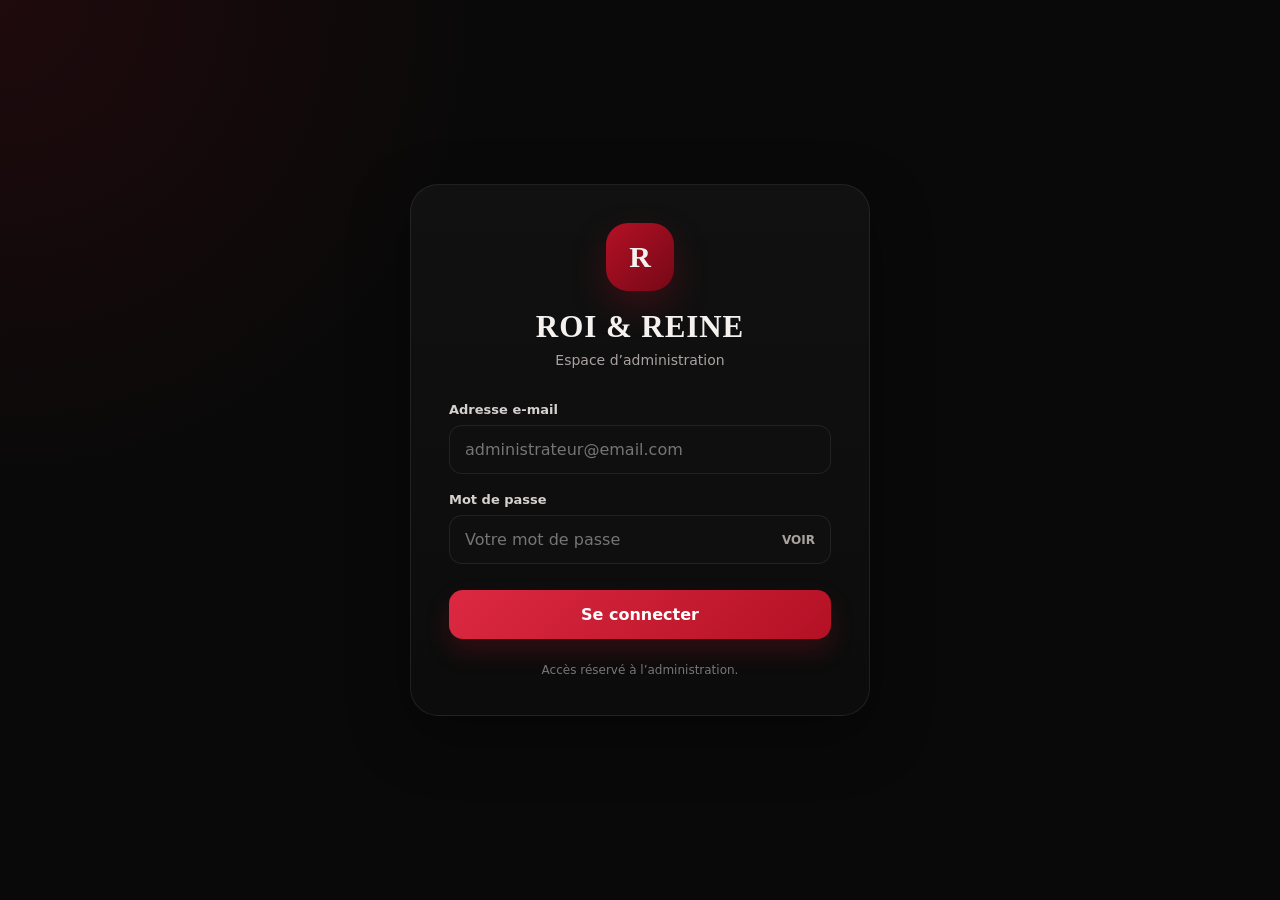
==== admin.html @ 2b7f434d "Mise a jour commande livraison ROI Reine" ====
<!DOCTYPE html>
<html lang="fr">
<head>
    <meta charset="UTF-8">

    <meta
        name="viewport"
        content="width=device-width, initial-scale=1.0"
    >

    <meta
        name="robots"
        content="noindex, nofollow"
    >

    <title>Administration — ROI & REINE</title>

    <style>
        :root {
            --bg: #090909;
            --bg-soft: #111111;
            --panel: #151515;
            --panel-2: #1b1b1b;

            --red: #b41125;
            --red-light: #dc2941;
            --red-dark: #750816;

            --white: #ffffff;
            --text: #f5f1ef;
            --muted: #a9a2a0;
            --border: rgba(255, 255, 255, 0.08);

            --success: #27ae60;
            --warning: #e0a32d;
            --danger: #d44040;
            --info: #4587d9;

            --shadow:
                0 20px 60px rgba(0, 0, 0, 0.35);

            --radius: 20px;
        }

        * {
            box-sizing: border-box;
            margin: 0;
            padding: 0;
        }

        html {
            scroll-behavior: smooth;
        }

        body {
            min-height: 100vh;

            background:
                radial-gradient(
                    circle at top left,
                    rgba(180, 17, 37, 0.13),
                    transparent 32%
                ),
                var(--bg);

            color: var(--text);

            font-family:
                Inter,
                system-ui,
                -apple-system,
                BlinkMacSystemFont,
                "Segoe UI",
                sans-serif;
        }

        button,
        input,
        select,
        textarea {
            font: inherit;
        }

        button {
            cursor: pointer;
        }

        button:disabled {
            opacity: 0.5;
            cursor: not-allowed;
        }

        a {
            color: inherit;
            text-decoration: none;
        }

        .hidden {
            display: none !important;
        }

        /* =========================================================
           LOGIN
        ========================================================= */

        .login-screen {
            min-height: 100vh;

            display: grid;
            place-items: center;

            padding: 30px 20px;
        }

        .login-card {
            width: 100%;
            max-width: 460px;

            background:
                linear-gradient(
                    180deg,
                    rgba(255,255,255,0.035),
                    rgba(255,255,255,0.015)
                );

            border: 1px solid var(--border);

            border-radius: 28px;

            padding: 38px;

            box-shadow: var(--shadow);
        }

        .login-brand {
            text-align: center;

            margin-bottom: 34px;
        }

        .login-brand-mark {
            width: 68px;
            height: 68px;

            display: grid;
            place-items: center;

            margin: 0 auto 18px;

            background:
                linear-gradient(
                    135deg,
                    var(--red),
                    var(--red-dark)
                );

            border-radius: 22px;

            font-family: Georgia, serif;
            font-size: 30px;
            font-weight: 700;

            box-shadow:
                0 14px 35px rgba(180, 17, 37, 0.25);
        }

        .login-brand h1 {
            font-family: Georgia, serif;
            font-size: 31px;
            letter-spacing: 0.03em;

            margin-bottom: 7px;
        }

        .login-brand p {
            color: var(--muted);
            font-size: 14px;
        }

        .field {
            margin-bottom: 18px;
        }

        .field label {
            display: block;

            margin-bottom: 8px;

            color: #d6d1cf;

            font-size: 13px;
            font-weight: 600;
        }

        .field input,
        .field select,
        .field textarea {
            width: 100%;

            border: 1px solid var(--border);

            background: #0f0f0f;

            color: var(--white);

            border-radius: 13px;

            outline: none;

            padding: 14px 15px;

            transition:
                border-color 0.2s ease,
                box-shadow 0.2s ease;
        }

        .field input:focus,
        .field select:focus,
        .field textarea:focus {
            border-color:
                rgba(220, 41, 65, 0.75);

            box-shadow:
                0 0 0 4px
                rgba(180, 17, 37, 0.10);
        }

        .password-wrap {
            position: relative;
        }

        .password-wrap input {
            padding-right: 72px;
        }

        .password-toggle {
            position: absolute;
            right: 9px;
            top: 50%;

            transform: translateY(-50%);

            border: 0;
            background: transparent;

            color: var(--muted);

            padding: 7px;

            font-size: 12px;
            font-weight: 700;
        }

        .login-button {
            width: 100%;

            border: 0;

            background:
                linear-gradient(
                    135deg,
                    var(--red-light),
                    var(--red)
                );

            color: var(--white);

            padding: 15px 18px;

            border-radius: 14px;

            font-weight: 800;

            margin-top: 8px;

            box-shadow:
                0 12px 25px
                rgba(180, 17, 37, 0.22);

            transition:
                transform 0.2s ease,
                opacity 0.2s ease;
        }

        .login-button:hover {
            transform: translateY(-1px);
        }

        .login-error {
            display: none;

            margin-top: 17px;

            background:
                rgba(212, 64, 64, 0.10);

            border:
                1px solid
                rgba(212, 64, 64, 0.30);

            color: #ff9696;

            padding: 12px 14px;

            border-radius: 12px;

            font-size: 13px;
            line-height: 1.5;
        }

        .login-footer {
            margin-top: 24px;

            text-align: center;

            color: #777;

            font-size: 12px;
        }

        /* =========================================================
           ADMIN STRUCTURE
        ========================================================= */

        .admin-shell {
            min-height: 100vh;

            display: grid;

            grid-template-columns:
                250px minmax(0, 1fr);
        }

        .sidebar {
            position: sticky;
            top: 0;

            height: 100vh;

            background:
                rgba(14, 14, 14, 0.96);

            border-right:
                1px solid var(--border);

            padding: 27px 18px;

            display: flex;
            flex-direction: column;

            z-index: 30;
        }

        .sidebar-brand {
            display: flex;
            align-items: center;
            gap: 12px;

            padding: 0 8px 27px;

            border-bottom:
                1px solid var(--border);
        }

        .sidebar-logo {
            width: 43px;
            height: 43px;

            flex: 0 0 auto;

            display: grid;
            place-items: center;

            border-radius: 13px;

            background:
                linear-gradient(
                    135deg,
                    var(--red-light),
                    var(--red-dark)
                );

            font-family: Georgia, serif;
            font-weight: 800;
        }

        .sidebar-brand strong {
            display: block;

            font-family: Georgia, serif;
            font-size: 18px;
        }

        .sidebar-brand small {
            display: block;

            color: var(--muted);

            font-size: 11px;

            margin-top: 3px;
        }

        .nav {
            display: grid;
            gap: 8px;

            margin-top: 26px;
        }

        .nav-button {
            width: 100%;

            border: 0;

            background: transparent;

            color: #aaa;

            padding: 13px 14px;

            border-radius: 13px;

            text-align: left;

            display: flex;
            align-items: center;
            gap: 11px;

            font-weight: 650;

            transition:
                background 0.2s ease,
                color 0.2s ease;
        }

        .nav-button:hover {
            background:
                rgba(255,255,255,0.04);

            color: var(--white);
        }

        .nav-button.active {
            background:
                rgba(180, 17, 37, 0.14);

            color: #ff7081;
        }

        .nav-icon {
            width: 24px;
            text-align: center;
            font-size: 17px;
        }

        .sidebar-bottom {
            margin-top: auto;

            padding-top: 20px;

            border-top:
                1px solid var(--border);
        }

        .admin-user {
            padding: 9px;

            margin-bottom: 13px;
        }

        .admin-user strong {
            display: block;

            font-size: 13px;

            margin-bottom: 4px;

            white-space: nowrap;
            overflow: hidden;
            text-overflow: ellipsis;
        }

        .admin-user span {
            display: block;

            color: var(--muted);

            font-size: 11px;

            white-space: nowrap;
            overflow: hidden;
            text-overflow: ellipsis;
        }

        .logout-button {
            width: 100%;

            background: transparent;

            border:
                1px solid var(--border);

            color: #ddd;

            border-radius: 12px;

            padding: 11px 13px;

            font-weight: 650;
        }

        .logout-button:hover {
            border-color:
                rgba(220, 41, 65, 0.45);

            color: #ff7b8a;
        }

        /* =========================================================
           MAIN
        ========================================================= */

        .main {
            min-width: 0;
        }

        .topbar {
            min-height: 78px;

            position: sticky;
            top: 0;

            z-index: 20;

            display: flex;
            align-items: center;
            justify-content: space-between;
            gap: 20px;

            padding: 15px 30px;

            background:
                rgba(9, 9, 9, 0.88);

            backdrop-filter:
                blur(18px);

            border-bottom:
                1px solid var(--border);
        }

        .topbar-left {
            display: flex;
            align-items: center;
            gap: 12px;
        }

        .mobile-menu-button {
            display: none;

            width: 42px;
            height: 42px;

            place-items: center;

            border-radius: 11px;

            border:
                1px solid var(--border);

            background: #141414;

            color: white;

            font-size: 20px;
        }

        .page-title h2 {
            font-size: 19px;

            margin-bottom: 3px;
        }

        .page-title p {
            color: var(--muted);

            font-size: 12px;
        }

        .refresh-button {
            border:
                1px solid var(--border);

            background: #151515;

            color: #e7e7e7;

            border-radius: 12px;

            padding: 10px 14px;

            font-weight: 700;
        }

        .refresh-button:hover {
            border-color:
                rgba(255,255,255,0.17);
        }

        .content {
            padding: 30px;

            max-width: 1600px;

            margin: 0 auto;
        }

        .section-view {
            display: none;
        }

        .section-view.active {
            display: block;
        }

        /* =========================================================
           DASHBOARD
        ========================================================= */

        .welcome {
            margin-bottom: 27px;
        }

        .welcome p {
            color: var(--muted);

            margin-top: 7px;

            font-size: 14px;
        }

        .welcome h1 {
            font-family: Georgia, serif;
            font-size: clamp(27px, 4vw, 39px);
        }

        .stat-grid {
            display: grid;

            grid-template-columns:
                repeat(4, minmax(0, 1fr));

            gap: 16px;

            margin-bottom: 28px;
        }

        .stat-card {
            min-width: 0;

            background:
                linear-gradient(
                    180deg,
                    rgba(255,255,255,0.027),
                    rgba(255,255,255,0.012)
                );

            border:
                1px solid var(--border);

            border-radius: var(--radius);

            padding: 21px;

            position: relative;

            overflow: hidden;
        }

        .stat-card::after {
            content: "";

            position: absolute;
            width: 110px;
            height: 110px;

            right: -48px;
            top: -55px;

            border-radius: 50%;

            background:
                rgba(180, 17, 37, 0.08);
        }

        .stat-label {
            color: var(--muted);

            font-size: 12px;

            margin-bottom: 12px;
        }

        .stat-value {
            font-size: 29px;
            font-weight: 800;

            line-height: 1;
        }

        .stat-sub {
            margin-top: 10px;

            color: #777;

            font-size: 11px;
        }

        .status-grid {
            display: grid;

            grid-template-columns:
                repeat(6, minmax(0, 1fr));

            gap: 12px;

            margin-bottom: 28px;
        }

        .status-card {
            background: var(--panel);

            border:
                1px solid var(--border);

            border-radius: 16px;

            padding: 16px;
        }

        .status-card span {
            display: block;

            color: var(--muted);

            font-size: 11px;

            margin-bottom: 8px;
        }

        .status-card strong {
            font-size: 21px;
        }

        /* =========================================================
           PANELS
        ========================================================= */

        .panel {
            background:
                linear-gradient(
                    180deg,
                    rgba(255,255,255,0.025),
                    rgba(255,255,255,0.01)
                );

            border:
                1px solid var(--border);

            border-radius: var(--radius);

            overflow: hidden;

            margin-bottom: 24px;
        }

        .panel-header {
            min-height: 67px;

            padding: 18px 20px;

            display: flex;
            align-items: center;
            justify-content: space-between;
            gap: 16px;

            border-bottom:
                1px solid var(--border);
        }

        .panel-header h3 {
            font-size: 15px;
        }

        .panel-header p {
            color: var(--muted);

            font-size: 11px;

            margin-top: 4px;
        }

        /* =========================================================
           FILTERS
        ========================================================= */

        .filters {
            display: grid;

            grid-template-columns:
                minmax(220px, 2fr)
                minmax(150px, 1fr)
                minmax(150px, 1fr)
                auto;

            gap: 12px;

            padding: 18px 20px;

            border-bottom:
                1px solid var(--border);
        }

        .filter-control {
            min-width: 0;
        }

        .filter-control input,
        .filter-control select {
            width: 100%;
            height: 42px;

            border:
                1px solid var(--border);

            background: #101010;

            color: white;

            border-radius: 11px;

            padding: 0 12px;

            outline: none;
        }

        .filter-button {
            border: 0;

            background:
                linear-gradient(
                    135deg,
                    var(--red-light),
                    var(--red)
                );

            color: white;

            border-radius: 11px;

            padding: 0 17px;

            height: 42px;

            font-weight: 800;
        }

        /* =========================================================
           TABLE
        ========================================================= */

        .table-wrap {
            width: 100%;
            overflow-x: auto;
        }

        table {
            width: 100%;

            border-collapse: collapse;

            min-width: 940px;
        }

        th,
        td {
            text-align: left;

            padding: 15px 17px;

            border-bottom:
                1px solid var(--border);

            font-size: 12px;
        }

        th {
            color: #777;

            font-size: 10px;

            text-transform: uppercase;
            letter-spacing: 0.07em;

            font-weight: 800;

            background:
                rgba(255,255,255,0.012);
        }

        tbody tr {
            transition:
                background 0.16s ease;
        }

        tbody tr:hover {
            background:
                rgba(255,255,255,0.025);
        }

        .customer-name {
            font-weight: 750;
        }

        .customer-phone {
            color: var(--muted);

            font-size: 11px;

            margin-top: 4px;
        }

        .reference {
            font-family:
                Consolas,
                monospace;

            font-size: 11px;

            color: #c7c7c7;
        }

        .amount {
            font-weight: 800;
        }

        .badge {
            display: inline-flex;
            align-items: center;

            min-height: 25px;

            padding: 4px 9px;

            border-radius: 999px;

            font-size: 10px;
            font-weight: 800;

            white-space: nowrap;
        }

        .badge-pending {
            color: #e6b253;

            background:
                rgba(224, 163, 45, 0.12);

            border:
                1px solid
                rgba(224, 163, 45, 0.18);
        }

        .badge-confirmed {
            color: #65a8ff;

            background:
                rgba(69, 135, 217, 0.12);

            border:
                1px solid
                rgba(69, 135, 217, 0.18);
        }

        .badge-preparing {
            color: #c68cff;

            background:
                rgba(156, 87, 220, 0.12);

            border:
                1px solid
                rgba(156, 87, 220, 0.18);
        }

        .badge-delivery {
            color: #59cbd1;

            background:
                rgba(62, 177, 183, 0.12);

            border:
                1px solid
                rgba(62, 177, 183, 0.18);
        }

        .badge-delivered,
        .badge-paid {
            color: #5ddb8d;

            background:
                rgba(39, 174, 96, 0.12);

            border:
                1px solid
                rgba(39, 174, 96, 0.18);
        }

        .badge-cancelled,
        .badge-failed {
            color: #ff7777;

            background:
                rgba(212, 64, 64, 0.12);

            border:
                1px solid
                rgba(212, 64, 64, 0.18);
        }

        .table-action {
            border:
                1px solid var(--border);

            background: #151515;

            color: white;

            border-radius: 9px;

            padding: 7px 10px;

            font-size: 11px;
            font-weight: 750;
        }

        .table-action:hover {
            border-color:
                rgba(220, 41, 65, 0.45);

            color: #ff8794;
        }

        .empty-state {
            padding: 46px 20px;

            text-align: center;

            color: var(--muted);
        }

        .loading {
            padding: 40px;

            text-align: center;

            color: var(--muted);
        }

        /* =========================================================
           PAGINATION
        ========================================================= */

        .pagination {
            padding: 16px 20px;

            display: flex;
            align-items: center;
            justify-content: space-between;
            gap: 14px;
        }

        .pagination-info {
            color: var(--muted);
            font-size: 11px;
        }

        .pagination-buttons {
            display: flex;
            gap: 8px;
        }

        .pagination-buttons button {
            border:
                1px solid var(--border);

            background: #111;

            color: white;

            border-radius: 9px;

            padding: 8px 11px;

            font-size: 11px;
        }

        /* =========================================================
           MODAL COMMANDE
        ========================================================= */

        .modal-overlay {
            position: fixed;
            inset: 0;

            z-index: 100;

            background:
                rgba(0, 0, 0, 0.78);

            backdrop-filter:
                blur(8px);

            display: none;

            align-items: center;
            justify-content: center;

            padding: 20px;
        }

        .modal-overlay.open {
            display: flex;
        }

        .order-modal {
            width: 100%;
            max-width: 940px;

            max-height: 92vh;

            overflow-y: auto;

            background: #101010;

            border:
                1px solid var(--border);

            border-radius: 24px;

            box-shadow: var(--shadow);
        }

        .modal-head {
            position: sticky;
            top: 0;

            z-index: 3;

            min-height: 75px;

            display: flex;
            align-items: center;
            justify-content: space-between;
            gap: 15px;

            padding: 18px 22px;

            background:
                rgba(16, 16, 16, 0.96);

            backdrop-filter:
                blur(14px);

            border-bottom:
                1px solid var(--border);
        }

        .modal-head h3 {
            font-family: Georgia, serif;

            font-size: 20px;
        }

        .modal-reference {
            color: var(--muted);

            font-family:
                Consolas,
                monospace;

            font-size: 11px;

            margin-top: 4px;
        }

        .close-modal {
            width: 39px;
            height: 39px;

            flex: 0 0 auto;

            display: grid;
            place-items: center;

            border-radius: 11px;

            border:
                1px solid var(--border);

            background: #171717;

            color: white;

            font-size: 18px;
        }

        .modal-body {
            padding: 22px;
        }

        .detail-grid {
            display: grid;

            grid-template-columns:
                repeat(2, minmax(0, 1fr));

            gap: 17px;
        }

        .detail-card {
            background: #151515;

            border:
                1px solid var(--border);

            border-radius: 17px;

            padding: 18px;
        }

        .detail-card.full {
            grid-column: 1 / -1;
        }

        .detail-card h4 {
            margin-bottom: 15px;

            color: #f1eeee;

            font-size: 13px;
        }

        .detail-list {
            display: grid;
            gap: 11px;
        }

        .detail-row {
            display: grid;

            grid-template-columns:
                130px minmax(0, 1fr);

            gap: 13px;

            font-size: 12px;
            line-height: 1.5;
        }

        .detail-label {
            color: #777;
        }

        .detail-value {
            color: #ddd;

            overflow-wrap: anywhere;
        }

        .modal-actions-grid {
            display: grid;

            grid-template-columns:
                repeat(2, minmax(0, 1fr));

            gap: 15px;

            margin-top: 20px;
        }

        .action-card {
            background: #151515;

            border:
                1px solid var(--border);

            border-radius: 17px;

            padding: 18px;
        }

        .action-card h4 {
            font-size: 13px;

            margin-bottom: 13px;
        }

        .action-line {
            display: flex;
            gap: 10px;
        }

        .action-line select {
            min-width: 0;
            flex: 1;

            height: 43px;

            border:
                1px solid var(--border);

            background: #0d0d0d;

            color: white;

            border-radius: 11px;

            padding: 0 11px;
        }

        .save-status {
            border: 0;

            border-radius: 11px;

            background:
                linear-gradient(
                    135deg,
                    var(--red-light),
                    var(--red)
                );

            color: white;

            font-weight: 800;

            padding: 0 15px;
        }

        .client-actions {
            display: flex;
            flex-wrap: wrap;
            gap: 10px;

            margin-top: 20px;
        }

        .whatsapp-button,
        .call-button {
            min-height: 43px;

            display: inline-flex;
            align-items: center;
            justify-content: center;

            border-radius: 12px;

            padding: 0 16px;

            font-size: 12px;
            font-weight: 800;
        }

        .whatsapp-button {
            background: #1d9e56;

            color: white;
        }

        .call-button {
            background: #1b1b1b;

            border:
                1px solid var(--border);

            color: white;
        }

        /* =========================================================
           NOTIFICATION
        ========================================================= */

        .toast {
            position: fixed;

            right: 22px;
            bottom: 22px;

            z-index: 999;

            width:
                min(360px, calc(100vw - 44px));

            background: #171717;

            border:
                1px solid var(--border);

            border-radius: 14px;

            padding: 14px 16px;

            box-shadow: var(--shadow);

            transform:
                translateY(30px);

            opacity: 0;

            pointer-events: none;

            transition:
                opacity 0.25s ease,
                transform 0.25s ease;
        }

        .toast.show {
            transform:
                translateY(0);

            opacity: 1;
        }

        .toast.success {
            border-color:
                rgba(39, 174, 96, 0.35);
        }

        .toast.error {
            border-color:
                rgba(212, 64, 64, 0.40);
        }

        .toast strong {
            display: block;

            margin-bottom: 4px;

            font-size: 13px;
        }

        .toast span {
            color: var(--muted);

            font-size: 12px;
        }

        /* =========================================================
           SIDEBAR MOBILE OVERLAY
        ========================================================= */

        .sidebar-overlay {
            display: none;
        }

        /* =========================================================
           RESPONSIVE
        ========================================================= */

        @media (max-width: 1200px) {
            .stat-grid {
                grid-template-columns:
                    repeat(2, minmax(0, 1fr));
            }

            .status-grid {
                grid-template-columns:
                    repeat(3, minmax(0, 1fr));
            }
        }

        @media (max-width: 900px) {
            .admin-shell {
                display: block;
            }

            .sidebar {
                position: fixed;

                left: 0;
                top: 0;

                width: 250px;

                transform:
                    translateX(-105%);

                transition:
                    transform 0.25s ease;

                box-shadow:
                    20px 0 50px
                    rgba(0,0,0,0.45);
            }

            .sidebar.mobile-open {
                transform:
                    translateX(0);
            }

            .sidebar-overlay {
                position: fixed;
                inset: 0;

                z-index: 25;

                background:
                    rgba(0,0,0,0.65);
            }

            .sidebar-overlay.open {
                display: block;
            }

            .mobile-menu-button {
                display: grid;
            }

            .filters {
                grid-template-columns:
                    repeat(2, minmax(0, 1fr));
            }
        }

        @media (max-width: 680px) {
            .topbar {
                padding:
                    12px 15px;
            }

            .content {
                padding:
                    22px 14px;
            }

            .page-title p {
                display: none;
            }

            .refresh-button {
                padding:
                    9px 11px;

                font-size: 11px;
            }

            .stat-grid {
                grid-template-columns:
                    repeat(2, minmax(0, 1fr));

                gap: 10px;
            }

            .stat-card {
                padding: 16px;
            }

            .stat-value {
                font-size: 24px;
            }

            .status-grid {
                grid-template-columns:
                    repeat(2, minmax(0, 1fr));

                gap: 10px;
            }

            .filters {
                grid-template-columns:
                    1fr;
            }

            .filter-button {
                width: 100%;
            }

            .detail-grid,
            .modal-actions-grid {
                grid-template-columns:
                    1fr;
            }

            .detail-card.full {
                grid-column: auto;
            }

            .detail-row {
                grid-template-columns:
                    1fr;

                gap: 4px;
            }

            .order-modal {
                max-height: 95vh;

                border-radius: 18px;
            }

            .modal-body {
                padding: 15px;
            }

            .login-card {
                padding: 29px 22px;
            }
        }

        @media (max-width: 430px) {
            .stat-grid {
                grid-template-columns:
                    1fr 1fr;
            }

            .status-grid {
                grid-template-columns:
                    1fr 1fr;
            }

            .action-line {
                flex-direction: column;
            }

            .save-status {
                min-height: 42px;
            }
        }
    </style>
</head>

<body>

    <!-- =========================================================
         CONNEXION
    ========================================================== -->

    <section
        id="loginScreen"
        class="login-screen"
    >
        <div class="login-card">

            <div class="login-brand">

                <div class="login-brand-mark">
                    R
                </div>

                <h1>
                    ROI & REINE
                </h1>

                <p>
                    Espace d’administration
                </p>

            </div>

            <form id="loginForm">

                <div class="field">

                    <label for="loginEmail">
                        Adresse e-mail
                    </label>

                    <input
                        id="loginEmail"
                        type="email"
                        autocomplete="username"
                        required
                        placeholder="administrateur@email.com"
                    >

                </div>

                <div class="field">

                    <label for="loginPassword">
                        Mot de passe
                    </label>

                    <div class="password-wrap">

                        <input
                            id="loginPassword"
                            type="password"
                            autocomplete="current-password"
                            required
                            placeholder="Votre mot de passe"
                        >

                        <button
                            type="button"
                            id="passwordToggle"
                            class="password-toggle"
                        >
                            VOIR
                        </button>

                    </div>

                </div>

                <button
                    id="loginButton"
                    class="login-button"
                    type="submit"
                >
                    Se connecter
                </button>

                <div
                    id="loginError"
                    class="login-error"
                ></div>

            </form>

            <div class="login-footer">
                Accès réservé à l’administration.
            </div>

        </div>
    </section>

    <!-- =========================================================
         ADMINISTRATION
    ========================================================== -->

    <div
        id="adminApp"
        class="admin-shell hidden"
    >

        <div
            id="sidebarOverlay"
            class="sidebar-overlay"
        ></div>

        <aside
            id="sidebar"
            class="sidebar"
        >

            <div class="sidebar-brand">

                <div class="sidebar-logo">
                    R
                </div>

                <div>
                    <strong>
                        ROI & REINE
                    </strong>

                    <small>
                        Administration
                    </small>
                </div>

            </div>

            <nav class="nav">

                <button
                    class="nav-button active"
                    data-view="dashboard"
                >
                    <span class="nav-icon">⌂</span>

                    Tableau de bord
                </button>

                <button
                    class="nav-button"
                    data-view="orders"
                >
                    <span class="nav-icon">▤</span>

                    Commandes
                </button>

            </nav>

            <div class="sidebar-bottom">

                <div class="admin-user">

                    <strong id="adminName">
                        Administrateur
                    </strong>

                    <span id="adminEmail">
                        —
                    </span>

                </div>

                <button
                    id="logoutButton"
                    class="logout-button"
                >
                    Se déconnecter
                </button>

            </div>

        </aside>

        <main class="main">

            <header class="topbar">

                <div class="topbar-left">

                    <button
                        id="mobileMenuButton"
                        class="mobile-menu-button"
                        type="button"
                    >
                        ☰
                    </button>

                    <div class="page-title">

                        <h2 id="currentPageTitle">
                            Tableau de bord
                        </h2>

                        <p id="currentPageSubtitle">
                            Suivi général de ROI & REINE
                        </p>

                    </div>

                </div>

                <button
                    id="refreshButton"
                    class="refresh-button"
                    type="button"
                >
                    Actualiser
                </button>

            </header>

            <div class="content">

                <!-- =================================================
                     DASHBOARD
                ================================================== -->

                <section
                    id="dashboardView"
                    class="section-view active"
                >

                    <div class="welcome">

                        <h1>
                            Activité ROI & REINE
                        </h1>

                        <p>
                            Commandes et suivi de livraison.
                        </p>

                    </div>

                    <div class="stat-grid">

                        <div class="stat-card">

                            <div class="stat-label">
                                Total commandes
                            </div>

                            <div
                                id="statTotalOrders"
                                class="stat-value"
                            >
                                —
                            </div>

                            <div class="stat-sub">
                                Toutes périodes
                            </div>

                        </div>

                        <div class="stat-card">

                            <div class="stat-label">
                                Commandes aujourd'hui
                            </div>

                            <div
                                id="statTodayOrders"
                                class="stat-value"
                            >
                                —
                            </div>

                            <div class="stat-sub">
                                Journée en cours
                            </div>

                        </div>

                        <div class="stat-card">

                            <div class="stat-label">
                                Jeux commandés
                            </div>

                            <div
                                id="statProducts"
                                class="stat-value"
                            >
                                —
                            </div>

                            <div class="stat-sub">
                                Quantité totale
                            </div>

                        </div>

                        <div class="stat-card">

                            <div class="stat-label">
                                Livrées
                            </div>

                            <div
                                id="statDelivered"
                                class="stat-value"
                            >
                                —
                            </div>

                            <div class="stat-sub">
                                Commandes terminées
                            </div>

                        </div>

                    </div>

                    <div class="status-grid">

                        <div class="status-card">
                            <span>
                                À confirmer
                            </span>

                            <strong id="statusPending">
                                —
                            </strong>
                        </div>

                        <div class="status-card">
                            <span>
                                Confirmées
                            </span>

                            <strong id="statusConfirmed">
                                —
                            </strong>
                        </div>

                        <div class="status-card">
                            <span>
                                Préparation
                            </span>

                            <strong id="statusPreparing">
                                —
                            </strong>
                        </div>

                        <div class="status-card">
                            <span>
                                En livraison
                            </span>

                            <strong id="statusDelivery">
                                —
                            </strong>
                        </div>

                        <div class="status-card">
                            <span>
                                Livrées
                            </span>

                            <strong id="statusDelivered">
                                —
                            </strong>
                        </div>

                        <div class="status-card">
                            <span>
                                Annulées
                            </span>

                            <strong id="statusCancelled">
                                —
                            </strong>
                        </div>

                    </div>

                    <div class="panel">

                        <div class="panel-header">

                            <div>
                                <h3>
                                    Commandes récentes
                                </h3>

                                <p>
                                    Les cinq dernières commandes enregistrées
                                </p>
                            </div>

                        </div>

                        <div
                            id="recentOrdersContainer"
                            class="table-wrap"
                        >

                            <div class="loading">
                                Chargement...
                            </div>

                        </div>

                    </div>

                </section>

                <!-- =================================================
                     COMMANDES
                ================================================== -->

                <section
                    id="ordersView"
                    class="section-view"
                >

                    <div class="panel">

                        <div class="panel-header">

                            <div>
                                <h3>
                                    Gestion des commandes
                                </h3>

                                <p>
                                    Rechercher, consulter et modifier les commandes
                                </p>
                            </div>

                        </div>

                        <div class="filters">

                            <div class="filter-control">

                                <input
                                    id="searchInput"
                                    type="search"
                                    placeholder="Nom, téléphone, référence..."
                                >

                            </div>

                            <div class="filter-control">

                                <select id="statusFilter">

                                    <option value="">
                                        Tous les statuts
                                    </option>

                                    <option value="pending_confirmation">
                                        À confirmer
                                    </option>

                                    <option value="confirmed">
                                        Confirmée
                                    </option>

                                    <option value="preparing">
                                        En préparation
                                    </option>

                                    <option value="out_for_delivery">
                                        En livraison
                                    </option>

                                    <option value="delivered">
                                        Livrée
                                    </option>

                                    <option value="cancelled">
                                        Annulée
                                    </option>

                                </select>

                            </div>

                            <div class="filter-control">

                                <select id="cityFilter">

                                    <option value="">
                                        Toutes les villes
                                    </option>

                                    <option value="Kinshasa">
                                        Kinshasa
                                    </option>

                                    <option value="Brazzaville">
                                        Brazzaville
                                    </option>

                                    <option value="Libreville">
                                        Libreville
                                    </option>

                                </select>

                            </div>

                            <button
                                id="filterButton"
                                class="filter-button"
                                type="button"
                            >
                                Rechercher
                            </button>

                        </div>

                        <div
                            id="ordersContainer"
                            class="table-wrap"
                        >

                            <div class="loading">
                                Chargement...
                            </div>

                        </div>

                        <div class="pagination">

                            <div
                                id="paginationInfo"
                                class="pagination-info"
                            >
                                —
                            </div>

                            <div class="pagination-buttons">

                                <button
                                    id="previousPage"
                                    type="button"
                                >
                                    Précédent
                                </button>

                                <button
                                    id="nextPage"
                                    type="button"
                                >
                                    Suivant
                                </button>

                            </div>

                        </div>

                    </div>

                </section>

            </div>

        </main>

    </div>

    <!-- =========================================================
         MODAL COMMANDE
    ========================================================== -->

    <div
        id="orderModalOverlay"
        class="modal-overlay"
    >

        <div class="order-modal">

            <div class="modal-head">

                <div>

                    <h3>
                        Détail de la commande
                    </h3>

                    <div
                        id="modalReference"
                        class="modal-reference"
                    >
                        —
                    </div>

                </div>

                <button
                    id="closeOrderModal"
                    class="close-modal"
                    type="button"
                >
                    ×
                </button>

            </div>

            <div
                id="orderModalBody"
                class="modal-body"
            >

                <div class="loading">
                    Chargement...
                </div>

            </div>

        </div>

    </div>

    <!-- =========================================================
         TOAST
    ========================================================== -->

    <div
        id="toast"
        class="toast"
    >
        <strong id="toastTitle">
            Information
        </strong>

        <span id="toastMessage">
            —
        </span>
    </div>

    <script>
        "use strict";

        // =========================================================
        // CONFIGURATION
        // =========================================================

        const API_BASE_URL =
            "https://api.ky5globaltrade.com";

        const LOGIN_URL =
            `${API_BASE_URL}/api/auth/login`;

        const ME_URL =
            `${API_BASE_URL}/api/auth/me`;

        const ADMIN_API =
            `${API_BASE_URL}/api/roi-reine/admin`;

        const TOKEN_KEY =
            "roi_reine_admin_token";


        // =========================================================
        // ETAT
        // =========================================================

        let currentAdmin = null;

        let currentOrderReference = null;

        let currentPage = 1;

        let totalPages = 0;

        const pageSize = 20;


        // =========================================================
        // ELEMENTS
        // =========================================================

        const loginScreen =
            document.getElementById(
                "loginScreen"
            );

        const adminApp =
            document.getElementById(
                "adminApp"
            );

        const loginForm =
            document.getElementById(
                "loginForm"
            );

        const loginEmail =
            document.getElementById(
                "loginEmail"
            );

        const loginPassword =
            document.getElementById(
                "loginPassword"
            );

        const loginButton =
            document.getElementById(
                "loginButton"
            );

        const loginError =
            document.getElementById(
                "loginError"
            );

        const passwordToggle =
            document.getElementById(
                "passwordToggle"
            );

        const logoutButton =
            document.getElementById(
                "logoutButton"
            );

        const refreshButton =
            document.getElementById(
                "refreshButton"
            );

        const sidebar =
            document.getElementById(
                "sidebar"
            );

        const sidebarOverlay =
            document.getElementById(
                "sidebarOverlay"
            );

        const mobileMenuButton =
            document.getElementById(
                "mobileMenuButton"
            );

        const dashboardView =
            document.getElementById(
                "dashboardView"
            );

        const ordersView =
            document.getElementById(
                "ordersView"
            );

        const pageTitle =
            document.getElementById(
                "currentPageTitle"
            );

        const pageSubtitle =
            document.getElementById(
                "currentPageSubtitle"
            );

        const orderModalOverlay =
            document.getElementById(
                "orderModalOverlay"
            );

        const orderModalBody =
            document.getElementById(
                "orderModalBody"
            );

        const modalReference =
            document.getElementById(
                "modalReference"
            );

        const closeOrderModal =
            document.getElementById(
                "closeOrderModal"
            );

        const searchInput =
            document.getElementById(
                "searchInput"
            );

        const statusFilter =
            document.getElementById(
                "statusFilter"
            );

        const cityFilter =
            document.getElementById(
                "cityFilter"
            );

        const filterButton =
            document.getElementById(
                "filterButton"
            );

        const previousPage =
            document.getElementById(
                "previousPage"
            );

        const nextPage =
            document.getElementById(
                "nextPage"
            );


        // =========================================================
        // TOKEN
        // =========================================================

        function getToken() {
            return sessionStorage.getItem(
                TOKEN_KEY
            );
        }


        function saveToken(token) {
            sessionStorage.setItem(
                TOKEN_KEY,
                token
            );
        }


        function clearToken() {
            sessionStorage.removeItem(
                TOKEN_KEY
            );
        }


        // =========================================================
        // API
        // =========================================================

        async function apiFetch(
            url,
            options = {}
        ) {
            const token =
                getToken();

            const headers = {
                "Content-Type":
                    "application/json",

                ...(options.headers || {})
            };

            if (token) {
                headers.Authorization =
                    `Bearer ${token}`;
            }

            const response =
                await fetch(
                    url,
                    {
                        ...options,
                        headers
                    }
                );

            if (
                response.status === 401 ||
                response.status === 403
            ) {
                clearToken();

                showLogin();

                throw new Error(
                    "Votre session a expiré ou vous n'avez pas l'autorisation nécessaire."
                );
            }

            let data = null;

            try {
                data =
                    await response.json();
            }
            catch {
                data = null;
            }

            if (!response.ok) {
                throw new Error(
                    data?.message ||
                    "Une erreur est survenue."
                );
            }

            return data;
        }


        // =========================================================
        // LOGIN
        // =========================================================

        loginForm.addEventListener(
            "submit",
            async event => {
                event.preventDefault();

                hideLoginError();

                const email =
                    loginEmail.value
                        .trim();

                const password =
                    loginPassword.value;

                if (!email || !password) {
                    showLoginError(
                        "Veuillez renseigner votre e-mail et votre mot de passe."
                    );

                    return;
                }

                loginButton.disabled =
                    true;

                loginButton.textContent =
                    "Connexion...";

                try {
                    const response =
                        await fetch(
                            LOGIN_URL,
                            {
                                method:
                                    "POST",

                                headers: {
                                    "Content-Type":
                                        "application/json"
                                },

                                body:
                                    JSON.stringify(
                                        {
                                            email,
                                            password
                                        }
                                    )
                            }
                        );

                    const data =
                        await response
                            .json()
                            .catch(
                                () => null
                            );

                    if (!response.ok) {
                        throw new Error(
                            data?.message ||
                            "Connexion impossible."
                        );
                    }

                    const token =
                        data?.token ??
                        data?.Token;

                    const user =
                        data?.user ??
                        data?.User;

                    if (!token) {
                        throw new Error(
                            "Jeton d'authentification absent."
                        );
                    }

                    if (
                        user &&
                        String(
                            user.role ??
                            user.Role
                        ).toLowerCase() !==
                        "admin"
                    ) {
                        throw new Error(
                            "Ce compte n'est pas autorisé à accéder à l'administration."
                        );
                    }

                    saveToken(
                        token
                    );

                    await initializeAdmin();
                }
                catch (error) {
                    clearToken();

                    showLoginError(
                        error.message
                    );
                }
                finally {
                    loginButton.disabled =
                        false;

                    loginButton.textContent =
                        "Se connecter";
                }
            }
        );


        // =========================================================
        // SESSION
        // =========================================================

        async function initializeAdmin() {
            try {
                const me =
                    await apiFetch(
                        ME_URL
                    );

                const role =
                    String(
                        me?.role ??
                        me?.Role ??
                        ""
                    ).toLowerCase();

                if (role !== "admin") {
                    clearToken();

                    showLogin();

                    showLoginError(
                        "Ce compte n'est pas un compte administrateur."
                    );

                    return;
                }

                currentAdmin =
                    me;

                document.getElementById(
                    "adminName"
                ).textContent =
                    me.fullName ??
                    me.FullName ??
                    "Administrateur";

                document.getElementById(
                    "adminEmail"
                ).textContent =
                    me.email ??
                    me.Email ??
                    "";

                showAdmin();

                await loadDashboard();
            }
            catch (error) {
                console.error(
                    error
                );
            }
        }


        function showLogin() {
            adminApp.classList.add(
                "hidden"
            );

            loginScreen.classList.remove(
                "hidden"
            );
        }


        function showAdmin() {
            loginScreen.classList.add(
                "hidden"
            );

            adminApp.classList.remove(
                "hidden"
            );
        }


        logoutButton.addEventListener(
            "click",
            () => {
                clearToken();

                currentAdmin = null;

                currentOrderReference =
                    null;

                showLogin();

                loginPassword.value =
                    "";

                showToast(
                    "Déconnexion",
                    "Vous avez été déconnecté.",
                    "success"
                );
            }
        );


        // =========================================================
        // PASSWORD
        // =========================================================

        passwordToggle.addEventListener(
            "click",
            () => {
                const isPassword =
                    loginPassword.type ===
                    "password";

                loginPassword.type =
                    isPassword
                        ? "text"
                        : "password";

                passwordToggle.textContent =
                    isPassword
                        ? "CACHER"
                        : "VOIR";
            }
        );


        // =========================================================
        // NAVIGATION
        // =========================================================

        document
            .querySelectorAll(
                ".nav-button"
            )
            .forEach(button => {
                button.addEventListener(
                    "click",
                    async () => {
                        const view =
                            button.dataset.view;

                        setActiveView(
                            view
                        );

                        closeSidebar();

                        if (
                            view ===
                            "dashboard"
                        ) {
                            await loadDashboard();
                        }

                        if (
                            view ===
                            "orders"
                        ) {
                            currentPage = 1;

                            await loadOrders();
                        }
                    }
                );
            });


        function setActiveView(view) {
            document
                .querySelectorAll(
                    ".nav-button"
                )
                .forEach(item => {
                    item.classList.toggle(
                        "active",
                        item.dataset.view ===
                        view
                    );
                });

            dashboardView.classList.toggle(
                "active",
                view === "dashboard"
            );

            ordersView.classList.toggle(
                "active",
                view === "orders"
            );

            if (view === "dashboard") {
                pageTitle.textContent =
                    "Tableau de bord";

                pageSubtitle.textContent =
                    "Suivi général de ROI & REINE";
            }
            else {
                pageTitle.textContent =
                    "Commandes";

                pageSubtitle.textContent =
                    "Gestion des clients et des livraisons";
            }
        }


        // =========================================================
        // MOBILE
        // =========================================================

        mobileMenuButton.addEventListener(
            "click",
            () => {
                sidebar.classList.add(
                    "mobile-open"
                );

                sidebarOverlay.classList.add(
                    "open"
                );
            }
        );


        sidebarOverlay.addEventListener(
            "click",
            closeSidebar
        );


        function closeSidebar() {
            sidebar.classList.remove(
                "mobile-open"
            );

            sidebarOverlay.classList.remove(
                "open"
            );
        }


        // =========================================================
        // DASHBOARD
        // =========================================================

        async function loadDashboard() {
            const recentContainer =
                document.getElementById(
                    "recentOrdersContainer"
                );

            recentContainer.innerHTML =
                `<div class="loading">Chargement...</div>`;

            try {
                const data =
                    await apiFetch(
                        `${ADMIN_API}/dashboard`
                    );

                const dashboard =
                    data.dashboard;

                const statuses =
                    dashboard.ordersByStatus;

                document.getElementById(
                    "statTotalOrders"
                ).textContent =
                    dashboard.totalOrders ?? 0;

                document.getElementById(
                    "statTodayOrders"
                ).textContent =
                    dashboard.todayOrders ?? 0;

                document.getElementById(
                    "statProducts"
                ).textContent =
                    dashboard.totalProductsOrdered
                    ?? 0;

                document.getElementById(
                    "statDelivered"
                ).textContent =
                    statuses?.delivered
                    ?? 0;

                document.getElementById(
                    "statusPending"
                ).textContent =
                    statuses
                        ?.pendingConfirmation
                    ?? 0;

                document.getElementById(
                    "statusConfirmed"
                ).textContent =
                    statuses?.confirmed
                    ?? 0;

                document.getElementById(
                    "statusPreparing"
                ).textContent =
                    statuses?.preparing
                    ?? 0;

                document.getElementById(
                    "statusDelivery"
                ).textContent =
                    statuses?.outForDelivery
                    ?? 0;

                document.getElementById(
                    "statusDelivered"
                ).textContent =
                    statuses?.delivered
                    ?? 0;

                document.getElementById(
                    "statusCancelled"
                ).textContent =
                    statuses?.cancelled
                    ?? 0;

                renderRecentOrders(
                    dashboard.recentOrders ||
                    []
                );
            }
            catch (error) {
                recentContainer.innerHTML =
                    `
                    <div class="empty-state">
                        ${escapeHtml(
                            error.message
                        )}
                    </div>
                    `;
            }
        }


        function renderRecentOrders(
            orders
        ) {
            const container =
                document.getElementById(
                    "recentOrdersContainer"
                );

            if (!orders.length) {
                container.innerHTML =
                    `
                    <div class="empty-state">
                        Aucune commande enregistrée.
                    </div>
                    `;

                return;
            }

            container.innerHTML =
                `
                <table>
                    <thead>
                        <tr>
                            <th>Client</th>
                            <th>Ville</th>
                            <th>Quantité</th>
                            <th>Montant</th>
                            <th>Statut</th>
                            <th>Date</th>
                            <th></th>
                        </tr>
                    </thead>

                    <tbody>
                        ${
                            orders
                                .map(
                                    order =>
                                        createOrderRow(
                                            order
                                        )
                                )
                                .join("")
                        }
                    </tbody>
                </table>
                `;

            bindOrderButtons(
                container
            );
        }


        // =========================================================
        // LISTE COMMANDES
        // =========================================================

        async function loadOrders() {
            const container =
                document.getElementById(
                    "ordersContainer"
                );

            container.innerHTML =
                `<div class="loading">Chargement...</div>`;

            const params =
                new URLSearchParams();

            params.set(
                "page",
                String(currentPage)
            );

            params.set(
                "pageSize",
                String(pageSize)
            );

            const search =
                searchInput.value.trim();

            const status =
                statusFilter.value;

            const city =
                cityFilter.value;

            if (search) {
                params.set(
                    "search",
                    search
                );
            }

            if (status) {
                params.set(
                    "status",
                    status
                );
            }

            if (city) {
                params.set(
                    "city",
                    city
                );
            }

            try {
                const data =
                    await apiFetch(
                        `${ADMIN_API}/orders?${params.toString()}`
                    );

                const pagination =
                    data.pagination;

                totalPages =
                    pagination?.totalPages
                    ?? 0;

                renderOrders(
                    data.orders ||
                    []
                );

                updatePagination(
                    pagination
                );
            }
            catch (error) {
                container.innerHTML =
                    `
                    <div class="empty-state">
                        ${escapeHtml(
                            error.message
                        )}
                    </div>
                    `;

                updatePagination(
                    null
                );
            }
        }


        function renderOrders(
            orders
        ) {
            const container =
                document.getElementById(
                    "ordersContainer"
                );

            if (!orders.length) {
                container.innerHTML =
                    `
                    <div class="empty-state">
                        Aucune commande trouvée.
                    </div>
                    `;

                return;
            }

            container.innerHTML =
                `
                <table>
                    <thead>
                        <tr>
                            <th>Référence</th>
                            <th>Client</th>
                            <th>Ville</th>
                            <th>Qté</th>
                            <th>Montant</th>
                            <th>Commande</th>
                            <th>Paiement</th>
                            <th>Date</th>
                            <th></th>
                        </tr>
                    </thead>

                    <tbody>
                        ${
                            orders
                                .map(
                                    order =>
                                        createOrderRow(
                                            order,
                                            true
                                        )
                                )
                                .join("")
                        }
                    </tbody>
                </table>
                `;

            bindOrderButtons(
                container
            );
        }


        function createOrderRow(
            order,
            showReference = false
        ) {
            const status =
                order.status ??
                "";

            const paymentStatus =
                order.paymentStatus ??
                "";

            const clientCell =
                `
                <div class="customer-name">
                    ${escapeHtml(
                        order.customerName ||
                        "—"
                    )}
                </div>

                <div class="customer-phone">
                    ${escapeHtml(
                        order.phone ||
                        ""
                    )}
                </div>
                `;

            const referenceCell =
                showReference
                    ?
                    `
                    <td>
                        <span class="reference">
                            ${escapeHtml(
                                order.reference
                            )}
                        </span>
                    </td>
                    `
                    :
                    "";

            return `
                <tr>

                    ${referenceCell}

                    <td>
                        ${clientCell}
                    </td>

                    <td>
                        ${escapeHtml(
                            order.city ||
                            "—"
                        )}
                    </td>

                    <td>
                        ${escapeHtml(
                            String(
                                order.quantity ??
                                0
                            )
                        )}
                    </td>

                    <td class="amount">
                        ${formatAmount(
                            order.totalAmount,
                            order.currency
                        )}
                    </td>

                    <td>
                        ${orderStatusBadge(
                            status
                        )}
                    </td>

                    ${
                        showReference
                            ?
                            `
                            <td>
                                ${paymentStatusBadge(
                                    paymentStatus
                                )}
                            </td>
                            `
                            :
                            ""
                    }

                    <td>
                        ${formatDate(
                            order.createdAt
                        )}
                    </td>

                    <td>
                        <button
                            type="button"
                            class="table-action order-open-button"
                            data-reference="${escapeAttribute(
                                order.reference
                            )}"
                        >
                            Voir
                        </button>
                    </td>

                </tr>
            `;
        }


        function bindOrderButtons(
            container
        ) {
            container
                .querySelectorAll(
                    ".order-open-button"
                )
                .forEach(button => {
                    button.addEventListener(
                        "click",
                        () => {
                            openOrder(
                                button.dataset
                                    .reference
                            );
                        }
                    );
                });
        }


        // =========================================================
        // FILTRES
        // =========================================================

        filterButton.addEventListener(
            "click",
            async () => {
                currentPage = 1;

                await loadOrders();
            }
        );


        searchInput.addEventListener(
            "keydown",
            async event => {
                if (
                    event.key ===
                    "Enter"
                ) {
                    currentPage = 1;

                    await loadOrders();
                }
            }
        );


        statusFilter.addEventListener(
            "change",
            async () => {
                currentPage = 1;

                await loadOrders();
            }
        );


        cityFilter.addEventListener(
            "change",
            async () => {
                currentPage = 1;

                await loadOrders();
            }
        );


        // =========================================================
        // PAGINATION
        // =========================================================

        function updatePagination(
            pagination
        ) {
            const info =
                document.getElementById(
                    "paginationInfo"
                );

            if (!pagination) {
                info.textContent =
                    "—";

                previousPage.disabled =
                    true;

                nextPage.disabled =
                    true;

                return;
            }

            info.textContent =
                `${pagination.total} commande(s) — page ${pagination.page} sur ${Math.max(
                    pagination.totalPages,
                    1
                )}`;

            previousPage.disabled =
                currentPage <= 1;

            nextPage.disabled =
                totalPages === 0 ||
                currentPage >=
                totalPages;
        }


        previousPage.addEventListener(
            "click",
            async () => {
                if (currentPage <= 1) {
                    return;
                }

                currentPage--;

                await loadOrders();
            }
        );


        nextPage.addEventListener(
            "click",
            async () => {
                if (
                    totalPages === 0 ||
                    currentPage >=
                    totalPages
                ) {
                    return;
                }

                currentPage++;

                await loadOrders();
            }
        );


        // =========================================================
        // DETAIL COMMANDE
        // =========================================================

        async function openOrder(
            reference
        ) {
            currentOrderReference =
                reference;

            modalReference.textContent =
                reference;

            orderModalBody.innerHTML =
                `
                <div class="loading">
                    Chargement...
                </div>
                `;

            orderModalOverlay.classList.add(
                "open"
            );

            document.body.style.overflow =
                "hidden";

            try {
                const data =
                    await apiFetch(
                        `${ADMIN_API}/orders/${encodeURIComponent(
                            reference
                        )}`
                    );

                renderOrderModal(
                    data.order
                );
            }
            catch (error) {
                orderModalBody.innerHTML =
                    `
                    <div class="empty-state">
                        ${escapeHtml(
                            error.message
                        )}
                    </div>
                    `;
            }
        }


        function renderOrderModal(
            order
        ) {
            if (!order) {
                orderModalBody.innerHTML =
                    `
                    <div class="empty-state">
                        Commande introuvable.
                    </div>
                    `;

                return;
            }

            const whatsappUrl =
                createWhatsAppUrl(
                    order.whatsAppPhone ||
                    order.phone,
                    order.city,
                    order.reference,
                    order.customerName
                );

            const phoneUrl =
                order.phone
                    ?
                    `tel:${encodeURIComponent(
                        order.phone
                    )}`
                    :
                    "#";

            orderModalBody.innerHTML =
                `
                <div class="detail-grid">

                    <div class="detail-card">

                        <h4>
                            Client
                        </h4>

                        <div class="detail-list">

                            ${detailRow(
                                "Nom",
                                order.customerName
                            )}

                            ${detailRow(
                                "Téléphone",
                                order.phone
                            )}

                            ${detailRow(
                                "WhatsApp",
                                order.whatsAppPhone
                            )}

                            ${detailRow(
                                "E-mail",
                                order.email
                            )}

                        </div>

                    </div>

                    <div class="detail-card">

                        <h4>
                            Commande
                        </h4>

                        <div class="detail-list">

                            ${detailRow(
                                "Produit",
                                order.productName
                            )}

                            ${detailRow(
                                "Quantité",
                                order.quantity
                            )}

                            ${detailRow(
                                "Prix unitaire",
                                formatAmount(
                                    order.unitPrice,
                                    order.currency
                                )
                            )}

                            ${detailRow(
                                "Total",
                                formatAmount(
                                    order.totalAmount,
                                    order.currency
                                )
                            )}

                            ${detailRowHtml(
                                "Statut",
                                orderStatusBadge(
                                    order.status
                                )
                            )}

                            ${detailRowHtml(
                                "Paiement",
                                paymentStatusBadge(
                                    order.paymentStatus
                                )
                            )}

                        </div>

                    </div>

                    <div class="detail-card full">

                        <h4>
                            Livraison
                        </h4>

                        <div class="detail-list">

                            ${detailRow(
                                "Ville",
                                order.city
                            )}

                            ${detailRow(
                                "Commune / zone",
                                order.locality
                            )}

                            ${detailRow(
                                "Quartier",
                                order.neighborhood
                            )}

                            ${detailRow(
                                "Avenue / rue",
                                order.street
                            )}

                            ${detailRow(
                                "Numéro",
                                order.houseNumber
                            )}

                            ${detailRow(
                                "Repère",
                                order.landmark
                            )}

                            ${detailRow(
                                "Adresse",
                                order.deliveryAddress
                            )}

                            ${detailRow(
                                "Date souhaitée",
                                formatSimpleDate(
                                    order.preferredDeliveryDate
                                )
                            )}

                            ${detailRow(
                                "Créneau",
                                deliverySlotLabel(
                                    order.deliveryTimeSlot
                                )
                            )}

                        </div>

                    </div>

                    ${
                        order.notes
                            ?
                            `
                            <div class="detail-card full">

                                <h4>
                                    Note du client
                                </h4>

                                <div class="detail-value">
                                    ${escapeHtml(
                                        order.notes
                                    )}
                                </div>

                            </div>
                            `
                            :
                            ""
                    }

                </div>

                <div class="client-actions">

                    ${
                        whatsappUrl
                            ?
                            `
                            <a
                                class="whatsapp-button"
                                href="${whatsappUrl}"
                                target="_blank"
                                rel="noopener noreferrer"
                            >
                                Contacter sur WhatsApp
                            </a>
                            `
                            :
                            ""
                    }

                    ${
                        order.phone
                            ?
                            `
                            <a
                                class="call-button"
                                href="${phoneUrl}"
                            >
                                Appeler le client
                            </a>
                            `
                            :
                            ""
                    }

                </div>

                <div class="modal-actions-grid">

                    <div class="action-card">

                        <h4>
                            Statut de la commande
                        </h4>

                        <div class="action-line">

                            <select id="orderStatusSelect">

                                ${statusOption(
                                    "pending_confirmation",
                                    "À confirmer",
                                    order.status
                                )}

                                ${statusOption(
                                    "confirmed",
                                    "Confirmée",
                                    order.status
                                )}

                                ${statusOption(
                                    "preparing",
                                    "En préparation",
                                    order.status
                                )}

                                ${statusOption(
                                    "out_for_delivery",
                                    "En livraison",
                                    order.status
                                )}

                                ${statusOption(
                                    "delivered",
                                    "Livrée",
                                    order.status
                                )}

                                ${statusOption(
                                    "cancelled",
                                    "Annulée",
                                    order.status
                                )}

                            </select>

                            <button
                                id="saveOrderStatus"
                                type="button"
                                class="save-status"
                            >
                                Enregistrer
                            </button>

                        </div>

                    </div>

                    <div class="action-card">

                        <h4>
                            Statut du paiement
                        </h4>

                        <div class="action-line">

                            <select id="paymentStatusSelect">

                                ${statusOption(
                                    "pending",
                                    "En attente",
                                    order.paymentStatus
                                )}

                                ${statusOption(
                                    "processing",
                                    "En traitement",
                                    order.paymentStatus
                                )}

                                ${statusOption(
                                    "paid",
                                    "Payé",
                                    order.paymentStatus
                                )}

                                ${statusOption(
                                    "failed",
                                    "Échec",
                                    order.paymentStatus
                                )}

                                ${statusOption(
                                    "cancelled",
                                    "Annulé",
                                    order.paymentStatus
                                )}

                            </select>

                            <button
                                id="savePaymentStatus"
                                type="button"
                                class="save-status"
                            >
                                Enregistrer
                            </button>

                        </div>

                    </div>

                </div>
                `;

            document
                .getElementById(
                    "saveOrderStatus"
                )
                .addEventListener(
                    "click",
                    saveOrderStatus
                );

            document
                .getElementById(
                    "savePaymentStatus"
                )
                .addEventListener(
                    "click",
                    savePaymentStatus
                );
        }


        // =========================================================
        // UPDATE STATUT COMMANDE
        // =========================================================

        async function saveOrderStatus() {
            if (!currentOrderReference) {
                return;
            }

            const select =
                document.getElementById(
                    "orderStatusSelect"
                );

            const button =
                document.getElementById(
                    "saveOrderStatus"
                );

            button.disabled =
                true;

            try {
                await apiFetch(
                    `${ADMIN_API}/orders/${encodeURIComponent(
                        currentOrderReference
                    )}/status`,
                    {
                        method:
                            "PATCH",

                        body:
                            JSON.stringify(
                                {
                                    status:
                                        select.value
                                }
                            )
                    }
                );

                showToast(
                    "Commande mise à jour",
                    "Le nouveau statut a été enregistré.",
                    "success"
                );

                await openOrder(
                    currentOrderReference
                );

                await refreshVisibleData();
            }
            catch (error) {
                showToast(
                    "Erreur",
                    error.message,
                    "error"
                );
            }
            finally {
                button.disabled =
                    false;
            }
        }


        // =========================================================
        // UPDATE STATUT PAIEMENT
        // =========================================================

        async function savePaymentStatus() {
            if (!currentOrderReference) {
                return;
            }

            const select =
                document.getElementById(
                    "paymentStatusSelect"
                );

            const button =
                document.getElementById(
                    "savePaymentStatus"
                );

            button.disabled =
                true;

            try {
                await apiFetch(
                    `${ADMIN_API}/orders/${encodeURIComponent(
                        currentOrderReference
                    )}/payment-status`,
                    {
                        method:
                            "PATCH",

                        body:
                            JSON.stringify(
                                {
                                    status:
                                        select.value
                                }
                            )
                    }
                );

                showToast(
                    "Paiement mis à jour",
                    "Le statut du paiement a été enregistré.",
                    "success"
                );

                await openOrder(
                    currentOrderReference
                );

                await refreshVisibleData();
            }
            catch (error) {
                showToast(
                    "Erreur",
                    error.message,
                    "error"
                );
            }
            finally {
                button.disabled =
                    false;
            }
        }


        // =========================================================
        // MODAL
        // =========================================================

        closeOrderModal.addEventListener(
            "click",
            closeModal
        );


        orderModalOverlay.addEventListener(
            "click",
            event => {
                if (
                    event.target ===
                    orderModalOverlay
                ) {
                    closeModal();
                }
            }
        );


        document.addEventListener(
            "keydown",
            event => {
                if (
                    event.key ===
                    "Escape"
                ) {
                    closeModal();
                }
            }
        );


        function closeModal() {
            orderModalOverlay.classList.remove(
                "open"
            );

            document.body.style.overflow =
                "";

            currentOrderReference =
                null;
        }


        // =========================================================
        // ACTUALISATION
        // =========================================================

        refreshButton.addEventListener(
            "click",
            refreshVisibleData
        );


        async function refreshVisibleData() {
            const dashboardActive =
                dashboardView.classList.contains(
                    "active"
                );

            if (dashboardActive) {
                await loadDashboard();
            }
            else {
                await loadOrders();
            }
        }


        // =========================================================
        // FORMAT STATUTS
        // =========================================================

        function orderStatusBadge(
            status
        ) {
            const map = {
                pending_confirmation: {
                    label:
                        "À confirmer",

                    className:
                        "badge-pending"
                },

                confirmed: {
                    label:
                        "Confirmée",

                    className:
                        "badge-confirmed"
                },

                preparing: {
                    label:
                        "Préparation",

                    className:
                        "badge-preparing"
                },

                out_for_delivery: {
                    label:
                        "En livraison",

                    className:
                        "badge-delivery"
                },

                delivered: {
                    label:
                        "Livrée",

                    className:
                        "badge-delivered"
                },

                cancelled: {
                    label:
                        "Annulée",

                    className:
                        "badge-cancelled"
                }
            };

            const item =
                map[status] || {
                    label:
                        status || "—",

                    className:
                        "badge-pending"
                };

            return `
                <span class="badge ${item.className}">
                    ${escapeHtml(
                        item.label
                    )}
                </span>
            `;
        }


        function paymentStatusBadge(
            status
        ) {
            const map = {
                pending: {
                    label:
                        "En attente",

                    className:
                        "badge-pending"
                },

                processing: {
                    label:
                        "Traitement",

                    className:
                        "badge-confirmed"
                },

                paid: {
                    label:
                        "Payé",

                    className:
                        "badge-paid"
                },

                failed: {
                    label:
                        "Échec",

                    className:
                        "badge-failed"
                },

                cancelled: {
                    label:
                        "Annulé",

                    className:
                        "badge-cancelled"
                }
            };

            const item =
                map[status] || {
                    label:
                        status || "—",

                    className:
                        "badge-pending"
                };

            return `
                <span class="badge ${item.className}">
                    ${escapeHtml(
                        item.label
                    )}
                </span>
            `;
        }


        // =========================================================
        // WHATSAPP
        // =========================================================

        function createWhatsAppUrl(
            rawPhone,
            city,
            reference,
            customerName
        ) {
            if (!rawPhone) {
                return null;
            }

            let phone =
                String(rawPhone)
                    .replace(/\D/g, "");

            if (!phone) {
                return null;
            }

            if (phone.startsWith("0")) {
                phone =
                    phone.substring(1);

                const normalizedCity =
                    String(
                        city || ""
                    ).toLowerCase();

                if (
                    normalizedCity ===
                    "kinshasa"
                ) {
                    phone =
                        `243${phone}`;
                }
                else if (
                    normalizedCity ===
                    "brazzaville"
                ) {
                    phone =
                        `242${phone}`;
                }
                else if (
                    normalizedCity ===
                    "libreville"
                ) {
                    phone =
                        `241${phone}`;
                }
            }

            const message =
                [
                    `Bonjour ${customerName || ""},`,
                    "",
                    "Nous vous contactons concernant votre commande ROI & REINE.",
                    `Référence : ${reference}.`
                ].join("\n");

            return (
                `https://wa.me/${phone}` +
                `?text=${encodeURIComponent(
                    message
                )}`
            );
        }


        // =========================================================
        // HELPERS UI
        // =========================================================

        function detailRow(
            label,
            value
        ) {
            const displayed =
                value === null ||
                value === undefined ||
                value === ""
                    ? "—"
                    : String(value);

            return `
                <div class="detail-row">

                    <div class="detail-label">
                        ${escapeHtml(
                            label
                        )}
                    </div>

                    <div class="detail-value">
                        ${escapeHtml(
                            displayed
                        )}
                    </div>

                </div>
            `;
        }


        function detailRowHtml(
            label,
            html
        ) {
            return `
                <div class="detail-row">

                    <div class="detail-label">
                        ${escapeHtml(
                            label
                        )}
                    </div>

                    <div class="detail-value">
                        ${html}
                    </div>

                </div>
            `;
        }


        function statusOption(
            value,
            label,
            current
        ) {
            const selected =
                value === current
                    ? "selected"
                    : "";

            return `
                <option
                    value="${escapeAttribute(
                        value
                    )}"
                    ${selected}
                >
                    ${escapeHtml(
                        label
                    )}
                </option>
            `;
        }


        function deliverySlotLabel(
            value
        ) {
            const map = {
                matin:
                    "Matin",

                apres_midi:
                    "Après-midi",

                soir:
                    "Soir",

                a_confirmer:
                    "À confirmer"
            };

            return (
                map[value] ||
                value ||
                "—"
            );
        }


        function formatAmount(
            value,
            currency
        ) {
            const amount =
                Number(value || 0);

            const code =
                currency || "";

            try {
                if (code === "XAF") {
                    return (
                        new Intl.NumberFormat(
                            "fr-FR",
                            {
                                maximumFractionDigits:
                                    0
                            }
                        ).format(amount)
                        +
                        " XAF"
                    );
                }

                if (code === "USD") {
                    return (
                        new Intl.NumberFormat(
                            "fr-FR",
                            {
                                minimumFractionDigits:
                                    2,

                                maximumFractionDigits:
                                    2
                            }
                        ).format(amount)
                        +
                        " $"
                    );
                }
            }
            catch {
                // fallback plus bas
            }

            return `${amount} ${code}`;
        }


        function formatDate(
            value
        ) {
            if (!value) {
                return "—";
            }

            const date =
                new Date(value);

            if (
                Number.isNaN(
                    date.getTime()
                )
            ) {
                return value;
            }

            return new Intl.DateTimeFormat(
                "fr-FR",
                {
                    day:
                        "2-digit",

                    month:
                        "2-digit",

                    year:
                        "numeric",

                    hour:
                        "2-digit",

                    minute:
                        "2-digit"
                }
            ).format(date);
        }


        function formatSimpleDate(
            value
        ) {
            if (!value) {
                return "À confirmer";
            }

            const date =
                new Date(
                    `${value}T12:00:00`
                );

            if (
                Number.isNaN(
                    date.getTime()
                )
            ) {
                return value;
            }

            return new Intl.DateTimeFormat(
                "fr-FR",
                {
                    day:
                        "2-digit",

                    month:
                        "long",

                    year:
                        "numeric"
                }
            ).format(date);
        }


        // =========================================================
        // LOGIN ERROR
        // =========================================================

        function showLoginError(
            message
        ) {
            loginError.textContent =
                message;

            loginError.style.display =
                "block";
        }


        function hideLoginError() {
            loginError.textContent =
                "";

            loginError.style.display =
                "none";
        }


        // =========================================================
        // TOAST
        // =========================================================

        let toastTimer = null;


        function showToast(
            title,
            message,
            type = "success"
        ) {
            const toast =
                document.getElementById(
                    "toast"
                );

            document.getElementById(
                "toastTitle"
            ).textContent =
                title;

            document.getElementById(
                "toastMessage"
            ).textContent =
                message;

            toast.className =
                `toast ${type}`;

            requestAnimationFrame(
                () => {
                    toast.classList.add(
                        "show"
                    );
                }
            );

            if (toastTimer) {
                clearTimeout(
                    toastTimer
                );
            }

            toastTimer =
                setTimeout(
                    () => {
                        toast.classList.remove(
                            "show"
                        );
                    },
                    3500
                );
        }


        // =========================================================
        // SECURITE AFFICHAGE
        // =========================================================

        function escapeHtml(
            value
        ) {
            return String(
                value ?? ""
            )
                .replaceAll(
                    "&",
                    "&amp;"
                )
                .replaceAll(
                    "<",
                    "&lt;"
                )
                .replaceAll(
                    ">",
                    "&gt;"
                )
                .replaceAll(
                    '"',
                    "&quot;"
                )
                .replaceAll(
                    "'",
                    "&#039;"
                );
        }


        function escapeAttribute(
            value
        ) {
            return escapeHtml(
                value
            );
        }


        // =========================================================
        // DEMARRAGE
        // =========================================================

        async function start() {
            const token =
                getToken();

            if (!token) {
                showLogin();

                return;
            }

            await initializeAdmin();
        }


        start();
    </script>

</body>
</html>
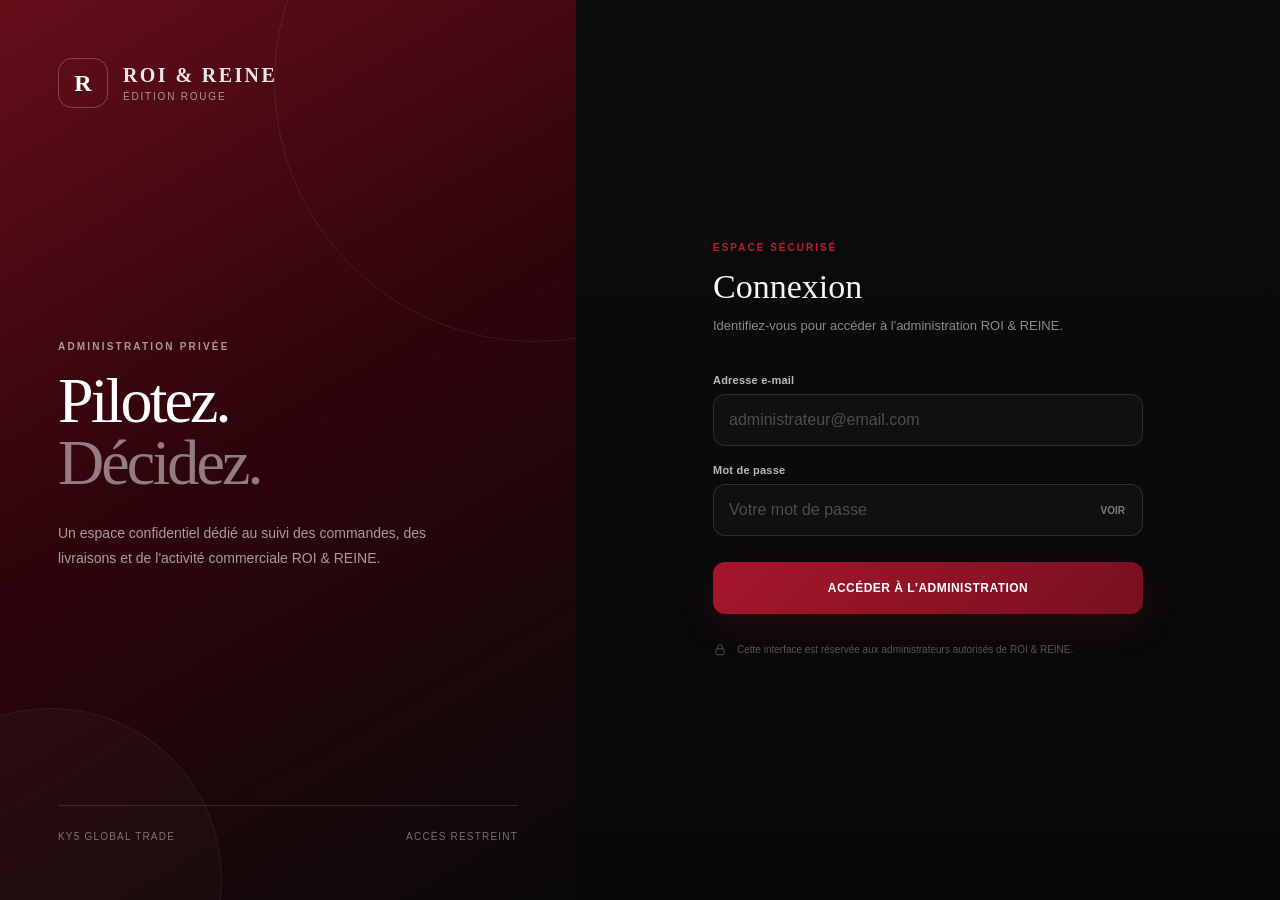
==== commit 9f3b9657: "e a jour commande livraison ROI Reine" ====
--- a/admin.html
+++ b/admin.html
@@ -13,33 +13,54 @@
         content="noindex, nofollow"
     >
 
-    <title>Administration — ROI & REINE</title>
+    <meta
+        name="theme-color"
+        content="#080808"
+    >
+
+    <title>Administration privée — ROI & REINE</title>
 
     <style>
+        /* =========================================================
+           ROI & REINE
+           ADMINISTRATION PRIVÉE
+           EXECUTIVE EDITION
+        ========================================================= */
+
         :root {
-            --bg: #090909;
-            --bg-soft: #111111;
-            --panel: #151515;
-            --panel-2: #1b1b1b;
-
-            --red: #b41125;
-            --red-light: #dc2941;
-            --red-dark: #750816;
-
-            --white: #ffffff;
-            --text: #f5f1ef;
-            --muted: #a9a2a0;
-            --border: rgba(255, 255, 255, 0.08);
-
-            --success: #27ae60;
-            --warning: #e0a32d;
-            --danger: #d44040;
-            --info: #4587d9;
+            --black: #070707;
+            --black-2: #0b0b0c;
+            --black-3: #101011;
+            --panel: #121213;
+            --panel-light: #171718;
+
+            --wine: #7d101f;
+            --wine-2: #9d1427;
+            --wine-3: #bc1d34;
+            --wine-soft: rgba(157, 20, 39, 0.12);
+
+            --white: #f7f4f2;
+            --text: #eae6e3;
+            --muted: #8f8987;
+            --muted-2: #666160;
+
+            --line: rgba(255, 255, 255, 0.07);
+            --line-strong: rgba(255, 255, 255, 0.12);
+
+            --success: #42b778;
+            --warning: #d5a64c;
+            --info: #6b9ed7;
+            --danger: #d4545f;
+            --purple: #a879c8;
+
+            --sidebar-width: 248px;
+
+            --radius-sm: 10px;
+            --radius: 16px;
+            --radius-lg: 24px;
 
             --shadow:
-                0 20px 60px rgba(0, 0, 0, 0.35);
-
-            --radius: 20px;
+                0 30px 90px rgba(0, 0, 0, 0.42);
         }
 
         * {
@@ -55,23 +76,24 @@
         body {
             min-height: 100vh;
 
+            font-family:
+                Inter,
+                "Segoe UI",
+                Roboto,
+                Arial,
+                sans-serif;
+
             background:
                 radial-gradient(
-                    circle at top left,
-                    rgba(180, 17, 37, 0.13),
-                    transparent 32%
+                    circle at 80% -10%,
+                    rgba(125, 16, 31, 0.15),
+                    transparent 28%
                 ),
-                var(--bg);
+                var(--black);
 
             color: var(--text);
 
-            font-family:
-                Inter,
-                system-ui,
-                -apple-system,
-                BlinkMacSystemFont,
-                "Segoe UI",
-                sans-serif;
+            -webkit-font-smoothing: antialiased;
         }
 
         button,
@@ -86,7 +108,7 @@
         }
 
         button:disabled {
-            opacity: 0.5;
+            opacity: 0.45;
             cursor: not-allowed;
         }
 
@@ -99,6 +121,10 @@
             display: none !important;
         }
 
+        svg {
+            display: block;
+        }
+
         /* =========================================================
            LOGIN
         ========================================================= */
@@ -107,248 +133,487 @@
             min-height: 100vh;
 
             display: grid;
+
+            grid-template-columns:
+                minmax(360px, 0.9fr)
+                minmax(500px, 1.1fr);
+
+            background: var(--black);
+        }
+
+        .login-visual {
+            position: relative;
+
+            min-height: 100vh;
+
+            padding: 58px;
+
+            display: flex;
+            flex-direction: column;
+            justify-content: space-between;
+
+            overflow: hidden;
+
+            background:
+                linear-gradient(
+                    150deg,
+                    rgba(125, 16, 31, 0.8),
+                    rgba(55, 4, 12, 0.85) 45%,
+                    #0a0909 100%
+                );
+        }
+
+        .login-visual::before {
+            content: "";
+
+            position: absolute;
+
+            width: 520px;
+            height: 520px;
+
+            border-radius: 50%;
+
+            top: -180px;
+            right: -220px;
+
+            border:
+                1px solid
+                rgba(255, 255, 255, 0.08);
+        }
+
+        .login-visual::after {
+            content: "";
+
+            position: absolute;
+
+            width: 340px;
+            height: 340px;
+
+            border-radius: 50%;
+
+            bottom: -150px;
+            left: -120px;
+
+            background:
+                rgba(255, 255, 255, 0.025);
+
+            border:
+                1px solid
+                rgba(255, 255, 255, 0.05);
+        }
+
+        .login-brand {
+            position: relative;
+            z-index: 2;
+
+            display: flex;
+            align-items: center;
+            gap: 15px;
+        }
+
+        .brand-monogram {
+            width: 50px;
+            height: 50px;
+
+            display: grid;
             place-items: center;
 
-            padding: 30px 20px;
-        }
-
-        .login-card {
-            width: 100%;
-            max-width: 460px;
+            border:
+                1px solid
+                rgba(255, 255, 255, 0.24);
+
+            border-radius: 14px;
+
+            font-family:
+                Georgia,
+                "Times New Roman",
+                serif;
+
+            font-size: 24px;
+            font-weight: 700;
+
+            color: white;
+        }
+
+        .login-brand-text strong {
+            display: block;
+
+            font-family:
+                Georgia,
+                "Times New Roman",
+                serif;
+
+            font-size: 20px;
+            letter-spacing: 0.12em;
+        }
+
+        .login-brand-text span {
+            display: block;
+
+            margin-top: 4px;
+
+            color:
+                rgba(255, 255, 255, 0.55);
+
+            font-size: 10px;
+
+            text-transform: uppercase;
+            letter-spacing: 0.18em;
+        }
+
+        .login-visual-copy {
+            position: relative;
+            z-index: 2;
+
+            max-width: 560px;
+        }
+
+        .eyebrow {
+            color:
+                rgba(255, 255, 255, 0.58);
+
+            font-size: 10px;
+            font-weight: 700;
+
+            text-transform: uppercase;
+            letter-spacing: 0.22em;
+
+            margin-bottom: 18px;
+        }
+
+        .login-visual-copy h1 {
+            font-family:
+                Georgia,
+                "Times New Roman",
+                serif;
+
+            font-size:
+                clamp(46px, 5vw, 76px);
+
+            font-weight: 400;
+
+            line-height: 0.96;
+
+            letter-spacing: -0.045em;
+
+            color: white;
+        }
+
+        .login-visual-copy h1 span {
+            display: block;
+
+            color:
+                rgba(255, 255, 255, 0.48);
+        }
+
+        .login-visual-copy p {
+            margin-top: 28px;
+
+            max-width: 430px;
+
+            color:
+                rgba(255, 255, 255, 0.6);
+
+            font-size: 14px;
+            line-height: 1.8;
+        }
+
+        .login-visual-footer {
+            position: relative;
+            z-index: 2;
+
+            display: flex;
+            justify-content: space-between;
+            gap: 20px;
+
+            padding-top: 25px;
+
+            border-top:
+                1px solid
+                rgba(255, 255, 255, 0.12);
+
+            color:
+                rgba(255, 255, 255, 0.42);
+
+            font-size: 10px;
+
+            text-transform: uppercase;
+            letter-spacing: 0.12em;
+        }
+
+        .login-form-zone {
+            min-height: 100vh;
+
+            display: grid;
+            place-items: center;
+
+            padding: 50px 28px;
 
             background:
                 linear-gradient(
                     180deg,
-                    rgba(255,255,255,0.035),
-                    rgba(255,255,255,0.015)
+                    #0c0c0d,
+                    #080808
                 );
-
-            border: 1px solid var(--border);
-
-            border-radius: 28px;
-
-            padding: 38px;
-
-            box-shadow: var(--shadow);
-        }
-
-        .login-brand {
-            text-align: center;
-
-            margin-bottom: 34px;
-        }
-
-        .login-brand-mark {
-            width: 68px;
-            height: 68px;
-
-            display: grid;
-            place-items: center;
-
-            margin: 0 auto 18px;
+        }
+
+        .login-form-card {
+            width: 100%;
+            max-width: 430px;
+        }
+
+        .login-form-card-header {
+            margin-bottom: 38px;
+        }
+
+        .login-form-card-header span {
+            display: block;
+
+            color: var(--wine-3);
+
+            font-size: 10px;
+            font-weight: 800;
+
+            text-transform: uppercase;
+            letter-spacing: 0.2em;
+
+            margin-bottom: 15px;
+        }
+
+        .login-form-card-header h2 {
+            font-family:
+                Georgia,
+                "Times New Roman",
+                serif;
+
+            font-size: 34px;
+            font-weight: 400;
+
+            color: var(--white);
+
+            margin-bottom: 10px;
+        }
+
+        .login-form-card-header p {
+            color: var(--muted);
+
+            font-size: 13px;
+            line-height: 1.6;
+        }
+
+        .form-field {
+            margin-bottom: 18px;
+        }
+
+        .form-field label {
+            display: block;
+
+            margin-bottom: 8px;
+
+            color: #bdb7b4;
+
+            font-size: 11px;
+            font-weight: 650;
+
+            letter-spacing: 0.02em;
+        }
+
+        .input-control {
+            position: relative;
+        }
+
+        .input-control input {
+            width: 100%;
+
+            height: 52px;
+
+            padding: 0 15px;
+
+            border:
+                1px solid var(--line-strong);
+
+            border-radius: 12px;
+
+            background: #101011;
+
+            color: var(--white);
+
+            outline: none;
+
+            transition:
+                border-color 0.2s ease,
+                box-shadow 0.2s ease,
+                background 0.2s ease;
+        }
+
+        .input-control input::placeholder {
+            color: #4f4b4a;
+        }
+
+        .input-control input:focus {
+            background: #121213;
+
+            border-color:
+                rgba(188, 29, 52, 0.62);
+
+            box-shadow:
+                0 0 0 4px
+                rgba(125, 16, 31, 0.1);
+        }
+
+        .input-control.password input {
+            padding-right: 80px;
+        }
+
+        .password-toggle {
+            position: absolute;
+
+            right: 10px;
+            top: 50%;
+
+            transform:
+                translateY(-50%);
+
+            border: 0;
+            background: transparent;
+
+            color: #817b79;
+
+            font-size: 10px;
+            font-weight: 800;
+
+            padding: 8px;
+        }
+
+        .login-submit {
+            width: 100%;
+
+            height: 52px;
+
+            border: 0;
+
+            border-radius: 12px;
+
+            margin-top: 8px;
 
             background:
                 linear-gradient(
                     135deg,
-                    var(--red),
-                    var(--red-dark)
+                    #a6162b,
+                    #77101f
                 );
 
-            border-radius: 22px;
-
-            font-family: Georgia, serif;
-            font-size: 30px;
-            font-weight: 700;
+            color: white;
+
+            font-size: 12px;
+            font-weight: 800;
+
+            letter-spacing: 0.04em;
 
             box-shadow:
-                0 14px 35px rgba(180, 17, 37, 0.25);
-        }
-
-        .login-brand h1 {
-            font-family: Georgia, serif;
-            font-size: 31px;
-            letter-spacing: 0.03em;
-
-            margin-bottom: 7px;
-        }
-
-        .login-brand p {
-            color: var(--muted);
-            font-size: 14px;
-        }
-
-        .field {
-            margin-bottom: 18px;
-        }
-
-        .field label {
-            display: block;
-
-            margin-bottom: 8px;
-
-            color: #d6d1cf;
-
-            font-size: 13px;
-            font-weight: 600;
-        }
-
-        .field input,
-        .field select,
-        .field textarea {
-            width: 100%;
-
-            border: 1px solid var(--border);
-
-            background: #0f0f0f;
-
-            color: var(--white);
-
-            border-radius: 13px;
-
-            outline: none;
-
-            padding: 14px 15px;
+                0 12px 35px
+                rgba(125, 16, 31, 0.22);
 
             transition:
-                border-color 0.2s ease,
-                box-shadow 0.2s ease;
-        }
-
-        .field input:focus,
-        .field select:focus,
-        .field textarea:focus {
-            border-color:
-                rgba(220, 41, 65, 0.75);
-
-            box-shadow:
-                0 0 0 4px
-                rgba(180, 17, 37, 0.10);
-        }
-
-        .password-wrap {
-            position: relative;
-        }
-
-        .password-wrap input {
-            padding-right: 72px;
-        }
-
-        .password-toggle {
-            position: absolute;
-            right: 9px;
-            top: 50%;
-
-            transform: translateY(-50%);
-
-            border: 0;
-            background: transparent;
-
-            color: var(--muted);
-
-            padding: 7px;
-
-            font-size: 12px;
-            font-weight: 700;
-        }
-
-        .login-button {
-            width: 100%;
-
-            border: 0;
+                transform 0.2s ease,
+                filter 0.2s ease;
+        }
+
+        .login-submit:hover {
+            transform:
+                translateY(-1px);
+
+            filter:
+                brightness(1.08);
+        }
+
+        .login-error {
+            display: none;
+
+            margin-top: 18px;
+
+            padding: 13px 14px;
+
+            border-radius: 10px;
+
+            border:
+                1px solid
+                rgba(212, 84, 95, 0.22);
+
+            background:
+                rgba(212, 84, 95, 0.07);
+
+            color: #df7f87;
+
+            font-size: 11px;
+            line-height: 1.6;
+        }
+
+        .login-security {
+            margin-top: 28px;
+
+            display: flex;
+            align-items: flex-start;
+            gap: 10px;
+
+            color: #595554;
+
+            font-size: 10px;
+            line-height: 1.6;
+        }
+
+        .login-security svg {
+            flex: 0 0 auto;
+
+            width: 14px;
+            height: 14px;
+
+            margin-top: 1px;
+        }
+
+        /* =========================================================
+           ADMIN SHELL
+        ========================================================= */
+
+        .admin-shell {
+            min-height: 100vh;
+
+            display: grid;
+
+            grid-template-columns:
+                var(--sidebar-width)
+                minmax(0, 1fr);
+        }
+
+        /* =========================================================
+           SIDEBAR
+        ========================================================= */
+
+        .sidebar {
+            position: fixed;
+
+            left: 0;
+            top: 0;
+            bottom: 0;
+
+            width: var(--sidebar-width);
+
+            z-index: 40;
+
+            display: flex;
+            flex-direction: column;
+
+            padding: 28px 18px 20px;
 
             background:
                 linear-gradient(
-                    135deg,
-                    var(--red-light),
-                    var(--red)
+                    180deg,
+                    #0e0e0f,
+                    #090909
                 );
 
-            color: var(--white);
-
-            padding: 15px 18px;
-
-            border-radius: 14px;
-
-            font-weight: 800;
-
-            margin-top: 8px;
-
-            box-shadow:
-                0 12px 25px
-                rgba(180, 17, 37, 0.22);
-
-            transition:
-                transform 0.2s ease,
-                opacity 0.2s ease;
-        }
-
-        .login-button:hover {
-            transform: translateY(-1px);
-        }
-
-        .login-error {
-            display: none;
-
-            margin-top: 17px;
-
-            background:
-                rgba(212, 64, 64, 0.10);
-
-            border:
-                1px solid
-                rgba(212, 64, 64, 0.30);
-
-            color: #ff9696;
-
-            padding: 12px 14px;
-
-            border-radius: 12px;
-
-            font-size: 13px;
-            line-height: 1.5;
-        }
-
-        .login-footer {
-            margin-top: 24px;
-
-            text-align: center;
-
-            color: #777;
-
-            font-size: 12px;
-        }
-
-        /* =========================================================
-           ADMIN STRUCTURE
-        ========================================================= */
-
-        .admin-shell {
-            min-height: 100vh;
-
-            display: grid;
-
-            grid-template-columns:
-                250px minmax(0, 1fr);
-        }
-
-        .sidebar {
-            position: sticky;
-            top: 0;
-
-            height: 100vh;
-
-            background:
-                rgba(14, 14, 14, 0.96);
-
             border-right:
-                1px solid var(--border);
-
-            padding: 27px 18px;
-
-            display: flex;
-            flex-direction: column;
-
-            z-index: 30;
+                1px solid var(--line);
         }
 
         .sidebar-brand {
@@ -356,77 +621,111 @@
             align-items: center;
             gap: 12px;
 
-            padding: 0 8px 27px;
+            padding: 0 8px 26px;
+
+            margin-bottom: 23px;
 
             border-bottom:
-                1px solid var(--border);
+                1px solid var(--line);
         }
 
         .sidebar-logo {
-            width: 43px;
-            height: 43px;
-
-            flex: 0 0 auto;
+            width: 40px;
+            height: 40px;
 
             display: grid;
             place-items: center;
 
-            border-radius: 13px;
+            flex: 0 0 auto;
+
+            border-radius: 11px;
 
             background:
                 linear-gradient(
-                    135deg,
-                    var(--red-light),
-                    var(--red-dark)
+                    145deg,
+                    #a4172c,
+                    #5f0a17
                 );
 
-            font-family: Georgia, serif;
+            box-shadow:
+                0 10px 25px
+                rgba(125, 16, 31, 0.18);
+
+            font-family:
+                Georgia,
+                serif;
+
+            font-size: 19px;
+            font-weight: 700;
+
+            color: white;
+        }
+
+        .sidebar-brand-copy strong {
+            display: block;
+
+            font-family:
+                Georgia,
+                serif;
+
+            font-size: 15px;
+
+            letter-spacing: 0.08em;
+        }
+
+        .sidebar-brand-copy small {
+            display: block;
+
+            margin-top: 4px;
+
+            color: #5e5958;
+
+            font-size: 8px;
+
+            text-transform: uppercase;
+            letter-spacing: 0.18em;
+        }
+
+        .sidebar-section-title {
+            padding: 0 12px;
+
+            margin: 0 0 9px;
+
+            color: #4f4b4a;
+
+            font-size: 8px;
             font-weight: 800;
-        }
-
-        .sidebar-brand strong {
-            display: block;
-
-            font-family: Georgia, serif;
-            font-size: 18px;
-        }
-
-        .sidebar-brand small {
-            display: block;
-
-            color: var(--muted);
-
-            font-size: 11px;
-
-            margin-top: 3px;
-        }
-
-        .nav {
+
+            text-transform: uppercase;
+            letter-spacing: 0.19em;
+        }
+
+        .sidebar-nav {
             display: grid;
-            gap: 8px;
-
-            margin-top: 26px;
+            gap: 5px;
         }
 
         .nav-button {
             width: 100%;
 
-            border: 0;
-
-            background: transparent;
-
-            color: #aaa;
-
-            padding: 13px 14px;
-
-            border-radius: 13px;
-
-            text-align: left;
+            height: 44px;
 
             display: flex;
             align-items: center;
-            gap: 11px;
-
+            gap: 12px;
+
+            padding: 0 12px;
+
+            border: 0;
+            border-radius: 10px;
+
+            background: transparent;
+
+            color: #777170;
+
+            text-align: left;
+
+            font-size: 11px;
             font-weight: 650;
 
             transition:
@@ -436,57 +735,115 @@
 
         .nav-button:hover {
             background:
-                rgba(255,255,255,0.04);
-
-            color: var(--white);
+                rgba(255,255,255,0.025);
+
+            color: #c7c1be;
         }
 
         .nav-button.active {
             background:
-                rgba(180, 17, 37, 0.14);
-
-            color: #ff7081;
+                linear-gradient(
+                    90deg,
+                    rgba(125, 16, 31, 0.19),
+                    rgba(125, 16, 31, 0.05)
+                );
+
+            color: #d66574;
+
+            box-shadow:
+                inset 2px 0 0
+                var(--wine-3);
         }
 
         .nav-icon {
-            width: 24px;
-            text-align: center;
-            font-size: 17px;
-        }
-
-        .sidebar-bottom {
-            margin-top: auto;
-
-            padding-top: 20px;
+            width: 18px;
+            height: 18px;
+
+            display: grid;
+            place-items: center;
+
+            flex: 0 0 auto;
+        }
+
+        .nav-icon svg {
+            width: 16px;
+            height: 16px;
+
+            stroke: currentColor;
+        }
+
+        .sidebar-spacer {
+            flex: 1;
+        }
+
+        .sidebar-profile {
+            padding-top: 18px;
 
             border-top:
-                1px solid var(--border);
-        }
-
-        .admin-user {
-            padding: 9px;
-
-            margin-bottom: 13px;
-        }
-
-        .admin-user strong {
+                1px solid var(--line);
+        }
+
+        .sidebar-profile-card {
+            display: flex;
+            align-items: center;
+            gap: 10px;
+
+            padding: 8px;
+        }
+
+        .admin-avatar {
+            width: 34px;
+            height: 34px;
+
+            display: grid;
+            place-items: center;
+
+            flex: 0 0 auto;
+
+            border-radius: 50%;
+
+            background:
+                #1b1b1c;
+
+            border:
+                1px solid var(--line-strong);
+
+            color: #c6c0bd;
+
+            font-family:
+                Georgia,
+                serif;
+
+            font-size: 12px;
+            font-weight: 700;
+        }
+
+        .sidebar-profile-info {
+            min-width: 0;
+            flex: 1;
+        }
+
+        .sidebar-profile-info strong {
             display: block;
 
-            font-size: 13px;
-
-            margin-bottom: 4px;
+            color: #c7c1bf;
+
+            font-size: 10px;
+            font-weight: 700;
 
             white-space: nowrap;
             overflow: hidden;
             text-overflow: ellipsis;
         }
 
-        .admin-user span {
+        .sidebar-profile-info span {
             display: block;
 
-            color: var(--muted);
-
-            font-size: 11px;
+            margin-top: 3px;
+
+            color: #575251;
+
+            font-size: 8px;
 
             white-space: nowrap;
             overflow: hidden;
@@ -496,25 +853,35 @@
         .logout-button {
             width: 100%;
 
+            height: 39px;
+
+            margin-top: 10px;
+
+            border:
+                1px solid var(--line);
+
+            border-radius: 9px;
+
             background: transparent;
 
-            border:
-                1px solid var(--border);
-
-            color: #ddd;
-
-            border-radius: 12px;
-
-            padding: 11px 13px;
-
-            font-weight: 650;
+            color: #6f6967;
+
+            font-size: 9px;
+            font-weight: 750;
+
+            text-transform: uppercase;
+            letter-spacing: 0.08em;
+
+            transition:
+                color 0.2s ease,
+                border-color 0.2s ease;
         }
 
         .logout-button:hover {
+            color: #bd6570;
+
             border-color:
-                rgba(220, 41, 65, 0.45);
-
-            color: #ff7b8a;
+                rgba(188, 29, 52, 0.28);
         }
 
         /* =========================================================
@@ -522,702 +889,1122 @@
         ========================================================= */
 
         .main {
+            grid-column: 2;
+
             min-width: 0;
         }
 
         .topbar {
-            min-height: 78px;
-
             position: sticky;
+
             top: 0;
 
-            z-index: 20;
+            z-index: 30;
+
+            height: 76px;
+
+            display: flex;
+            align-items: center;
+            justify-content: space-between;
+
+            padding: 0 34px;
+
+            background:
+                rgba(7, 7, 7, 0.88);
+
+            backdrop-filter:
+                blur(18px);
+
+            border-bottom:
+                1px solid var(--line);
+        }
+
+        .topbar-left {
+            display: flex;
+            align-items: center;
+            gap: 14px;
+
+            min-width: 0;
+        }
+
+        .mobile-menu-button {
+            display: none;
+
+            width: 38px;
+            height: 38px;
+
+            place-items: center;
+
+            border:
+                1px solid var(--line);
+
+            border-radius: 9px;
+
+            background: #101011;
+
+            color: #aaa4a2;
+        }
+
+        .mobile-menu-button svg {
+            width: 18px;
+            height: 18px;
+        }
+
+        .topbar-heading h2 {
+            font-size: 13px;
+            font-weight: 700;
+
+            color: #c7c1bf;
+
+            margin-bottom: 4px;
+        }
+
+        .topbar-heading p {
+            color: #555150;
+
+            font-size: 9px;
+        }
+
+        .topbar-actions {
+            display: flex;
+            align-items: center;
+            gap: 10px;
+        }
+
+        .system-status {
+            height: 34px;
+
+            display: flex;
+            align-items: center;
+            gap: 7px;
+
+            padding: 0 11px;
+
+            border:
+                1px solid var(--line);
+
+            border-radius: 9px;
+
+            color: #686260;
+
+            font-size: 9px;
+        }
+
+        .system-dot {
+            width: 6px;
+            height: 6px;
+
+            border-radius: 50%;
+
+            background: var(--success);
+
+            box-shadow:
+                0 0 0 4px
+                rgba(66, 183, 120, 0.08);
+        }
+
+        .refresh-button {
+            height: 34px;
+
+            display: flex;
+            align-items: center;
+            gap: 8px;
+
+            padding: 0 12px;
+
+            border:
+                1px solid var(--line);
+
+            border-radius: 9px;
+
+            background: #101011;
+
+            color: #8b8583;
+
+            font-size: 9px;
+            font-weight: 700;
+
+            transition:
+                color 0.2s ease,
+                border-color 0.2s ease;
+        }
+
+        .refresh-button:hover {
+            color: #c9c3c0;
+
+            border-color:
+                var(--line-strong);
+        }
+
+        .refresh-button svg {
+            width: 13px;
+            height: 13px;
+        }
+
+        .content {
+            max-width: 1580px;
+
+            margin: 0 auto;
+
+            padding: 34px;
+        }
+
+        .section-view {
+            display: none;
+        }
+
+        .section-view.active {
+            display: block;
+        }
+
+        /* =========================================================
+           PAGE INTRO
+        ========================================================= */
+
+        .page-intro {
+            display: flex;
+            align-items: flex-end;
+            justify-content: space-between;
+            gap: 30px;
+
+            margin-bottom: 30px;
+        }
+
+        .page-intro-copy {
+            max-width: 650px;
+        }
+
+        .page-kicker {
+            color: var(--wine-3);
+
+            font-size: 8px;
+            font-weight: 800;
+
+            text-transform: uppercase;
+            letter-spacing: 0.2em;
+
+            margin-bottom: 11px;
+        }
+
+        .page-intro h1 {
+            font-family:
+                Georgia,
+                "Times New Roman",
+                serif;
+
+            font-size:
+                clamp(30px, 4vw, 44px);
+
+            font-weight: 400;
+
+            letter-spacing: -0.035em;
+
+            color: #ece8e5;
+        }
+
+        .page-intro p {
+            margin-top: 10px;
+
+            color: #676260;
+
+            font-size: 11px;
+            line-height: 1.7;
+        }
+
+        .page-date {
+            text-align: right;
+
+            color: #4e4a49;
+
+            font-size: 9px;
+
+            line-height: 1.7;
+
+            text-transform: uppercase;
+            letter-spacing: 0.08em;
+        }
+
+        .page-date strong {
+            display: block;
+
+            color: #918b89;
+
+            font-family:
+                Georgia,
+                serif;
+
+            font-size: 14px;
+            font-weight: 400;
+
+            text-transform: none;
+            letter-spacing: 0;
+
+            margin-bottom: 2px;
+        }
+
+        /* =========================================================
+           KPI
+        ========================================================= */
+
+        .kpi-grid {
+            display: grid;
+
+            grid-template-columns:
+                repeat(4, minmax(0, 1fr));
+
+            gap: 13px;
+
+            margin-bottom: 24px;
+        }
+
+        .kpi-card {
+            position: relative;
+
+            min-height: 142px;
+
+            padding: 19px;
+
+            overflow: hidden;
+
+            border:
+                1px solid var(--line);
+
+            border-radius: var(--radius);
+
+            background:
+                linear-gradient(
+                    145deg,
+                    rgba(255,255,255,0.022),
+                    rgba(255,255,255,0.006)
+                );
+        }
+
+        .kpi-card::after {
+            content: "";
+
+            position: absolute;
+
+            width: 90px;
+            height: 90px;
+
+            border-radius: 50%;
+
+            right: -42px;
+            top: -42px;
+
+            background:
+                rgba(125, 16, 31, 0.07);
+        }
+
+        .kpi-head {
+            display: flex;
+            align-items: center;
+            justify-content: space-between;
+            gap: 15px;
+        }
+
+        .kpi-label {
+            color: #6f6967;
+
+            font-size: 9px;
+            font-weight: 650;
+
+            text-transform: uppercase;
+            letter-spacing: 0.07em;
+        }
+
+        .kpi-symbol {
+            width: 30px;
+            height: 30px;
+
+            display: grid;
+            place-items: center;
+
+            border-radius: 8px;
+
+            border:
+                1px solid var(--line);
+
+            color: #777170;
+        }
+
+        .kpi-symbol svg {
+            width: 14px;
+            height: 14px;
+        }
+
+        .kpi-value {
+            margin-top: 24px;
+
+            font-family:
+                Georgia,
+                "Times New Roman",
+                serif;
+
+            font-size: 31px;
+            font-weight: 400;
+
+            color: #e9e5e2;
+
+            letter-spacing: -0.03em;
+        }
+
+        .kpi-foot {
+            margin-top: 6px;
+
+            color: #4c4847;
+
+            font-size: 9px;
+        }
+
+        /* =========================================================
+           DASHBOARD GRID
+        ========================================================= */
+
+        .dashboard-grid {
+            display: grid;
+
+            grid-template-columns:
+                minmax(0, 1.45fr)
+                minmax(320px, 0.55fr);
+
+            gap: 15px;
+
+            margin-bottom: 15px;
+        }
+
+        .panel {
+            border:
+                1px solid var(--line);
+
+            border-radius: var(--radius);
+
+            background:
+                linear-gradient(
+                    150deg,
+                    rgba(255,255,255,0.018),
+                    rgba(255,255,255,0.006)
+                );
+
+            overflow: hidden;
+        }
+
+        .panel-header {
+            min-height: 62px;
 
             display: flex;
             align-items: center;
             justify-content: space-between;
             gap: 20px;
 
-            padding: 15px 30px;
-
-            background:
-                rgba(9, 9, 9, 0.88);
-
-            backdrop-filter:
-                blur(18px);
+            padding: 15px 18px;
 
             border-bottom:
-                1px solid var(--border);
-        }
-
-        .topbar-left {
-            display: flex;
+                1px solid var(--line);
+        }
+
+        .panel-title h3 {
+            color: #c9c3c0;
+
+            font-size: 11px;
+            font-weight: 700;
+
+            margin-bottom: 4px;
+        }
+
+        .panel-title p {
+            color: #4e4a49;
+
+            font-size: 8px;
+        }
+
+        .panel-link {
+            border: 0;
+            background: transparent;
+
+            color: #7d7775;
+
+            font-size: 9px;
+            font-weight: 700;
+        }
+
+        .panel-link:hover {
+            color: #c25b6a;
+        }
+
+        /* =========================================================
+           FLOW
+        ========================================================= */
+
+        .flow-list {
+            padding: 18px;
+        }
+
+        .flow-row {
+            display: grid;
+
+            grid-template-columns:
+                112px
+                minmax(0, 1fr)
+                38px;
+
+            gap: 13px;
+
             align-items: center;
-            gap: 12px;
-        }
-
-        .mobile-menu-button {
-            display: none;
-
-            width: 42px;
-            height: 42px;
-
-            place-items: center;
-
-            border-radius: 11px;
-
-            border:
-                1px solid var(--border);
-
-            background: #141414;
-
-            color: white;
-
-            font-size: 20px;
-        }
-
-        .page-title h2 {
-            font-size: 19px;
-
-            margin-bottom: 3px;
-        }
-
-        .page-title p {
-            color: var(--muted);
-
-            font-size: 12px;
-        }
-
-        .refresh-button {
-            border:
-                1px solid var(--border);
-
-            background: #151515;
-
-            color: #e7e7e7;
-
-            border-radius: 12px;
-
-            padding: 10px 14px;
-
-            font-weight: 700;
-        }
-
-        .refresh-button:hover {
-            border-color:
-                rgba(255,255,255,0.17);
-        }
-
-        .content {
-            padding: 30px;
-
-            max-width: 1600px;
-
-            margin: 0 auto;
-        }
-
-        .section-view {
-            display: none;
-        }
-
-        .section-view.active {
-            display: block;
-        }
-
-        /* =========================================================
-           DASHBOARD
-        ========================================================= */
-
-        .welcome {
-            margin-bottom: 27px;
-        }
-
-        .welcome p {
-            color: var(--muted);
-
-            margin-top: 7px;
-
-            font-size: 14px;
-        }
-
-        .welcome h1 {
-            font-family: Georgia, serif;
-            font-size: clamp(27px, 4vw, 39px);
-        }
-
-        .stat-grid {
-            display: grid;
-
-            grid-template-columns:
-                repeat(4, minmax(0, 1fr));
-
-            gap: 16px;
-
-            margin-bottom: 28px;
-        }
-
-        .stat-card {
-            min-width: 0;
+
+            min-height: 41px;
+        }
+
+        .flow-name {
+            color: #746e6c;
+
+            font-size: 9px;
+        }
+
+        .flow-track {
+            height: 5px;
+
+            background: #1a1a1b;
+
+            border-radius: 999px;
+
+            overflow: hidden;
+        }
+
+        .flow-bar {
+            height: 100%;
+
+            width: 0;
+
+            border-radius: inherit;
 
             background:
                 linear-gradient(
-                    180deg,
-                    rgba(255,255,255,0.027),
-                    rgba(255,255,255,0.012)
+                    90deg,
+                    #74101d,
+                    #bd263d
                 );
 
+            transition:
+                width 0.5s ease;
+        }
+
+        .flow-value {
+            text-align: right;
+
+            color: #a6a09e;
+
+            font-size: 10px;
+            font-weight: 700;
+        }
+
+        /* =========================================================
+           FINANCE
+        ========================================================= */
+
+        .finance-box {
+            padding: 20px;
+        }
+
+        .finance-item {
+            padding-bottom: 18px;
+
+            margin-bottom: 18px;
+
+            border-bottom:
+                1px solid var(--line);
+        }
+
+        .finance-item:last-child {
+            padding-bottom: 0;
+            margin-bottom: 0;
+
+            border-bottom: 0;
+        }
+
+        .finance-label {
+            color: #5f5a59;
+
+            font-size: 8px;
+            font-weight: 700;
+
+            text-transform: uppercase;
+            letter-spacing: 0.1em;
+        }
+
+        .finance-value {
+            margin-top: 8px;
+
+            color: #ded9d6;
+
+            font-family:
+                Georgia,
+                serif;
+
+            font-size: 24px;
+        }
+
+        .finance-value small {
+            color: #625d5b;
+
+            font-size: 10px;
+
+            margin-left: 4px;
+        }
+
+        .finance-note {
+            margin-top: 5px;
+
+            color: #494544;
+
+            font-size: 8px;
+        }
+
+        /* =========================================================
+           TABLE
+        ========================================================= */
+
+        .table-wrap {
+            width: 100%;
+            overflow-x: auto;
+        }
+
+        .orders-table {
+            width: 100%;
+
+            min-width: 850px;
+
+            border-collapse: collapse;
+        }
+
+        .orders-table th {
+            height: 43px;
+
+            padding: 0 15px;
+
+            text-align: left;
+
+            color: #4c4847;
+
+            background:
+                rgba(255,255,255,0.006);
+
+            border-bottom:
+                1px solid var(--line);
+
+            font-size: 8px;
+            font-weight: 800;
+
+            text-transform: uppercase;
+            letter-spacing: 0.09em;
+        }
+
+        .orders-table td {
+            height: 59px;
+
+            padding: 10px 15px;
+
+            border-bottom:
+                1px solid var(--line);
+
+            color: #8f8987;
+
+            font-size: 9px;
+
+            vertical-align: middle;
+        }
+
+        .orders-table tbody tr {
+            transition:
+                background 0.18s ease;
+        }
+
+        .orders-table tbody tr:hover {
+            background:
+                rgba(255,255,255,0.012);
+        }
+
+        .orders-table tbody tr:last-child td {
+            border-bottom: 0;
+        }
+
+        .reference {
+            color: #85807d;
+
+            font-family:
+                Consolas,
+                "Courier New",
+                monospace;
+
+            font-size: 8px;
+        }
+
+        .customer-name {
+            color: #bdb7b4;
+
+            font-size: 10px;
+            font-weight: 700;
+
+            margin-bottom: 3px;
+        }
+
+        .customer-phone {
+            color: #514d4b;
+
+            font-size: 8px;
+        }
+
+        .amount {
+            color: #c6c0bd;
+
+            font-size: 10px;
+            font-weight: 700;
+        }
+
+        .badge {
+            display: inline-flex;
+            align-items: center;
+
+            min-height: 23px;
+
+            padding: 0 8px;
+
+            border-radius: 999px;
+
+            font-size: 7px;
+            font-weight: 800;
+
+            white-space: nowrap;
+
             border:
-                1px solid var(--border);
-
-            border-radius: var(--radius);
-
-            padding: 21px;
-
+                1px solid transparent;
+        }
+
+        .badge-pending {
+            color: #caa35a;
+
+            background:
+                rgba(213, 166, 76, 0.07);
+
+            border-color:
+                rgba(213, 166, 76, 0.13);
+        }
+
+        .badge-confirmed {
+            color: #78a8dc;
+
+            background:
+                rgba(107, 158, 215, 0.07);
+
+            border-color:
+                rgba(107, 158, 215, 0.14);
+        }
+
+        .badge-preparing {
+            color: #b88ad3;
+
+            background:
+                rgba(168, 121, 200, 0.07);
+
+            border-color:
+                rgba(168, 121, 200, 0.14);
+        }
+
+        .badge-delivery {
+            color: #6aadb0;
+
+            background:
+                rgba(96, 166, 170, 0.07);
+
+            border-color:
+                rgba(96, 166, 170, 0.14);
+        }
+
+        .badge-delivered,
+        .badge-paid {
+            color: #68bc8b;
+
+            background:
+                rgba(66, 183, 120, 0.07);
+
+            border-color:
+                rgba(66, 183, 120, 0.14);
+        }
+
+        .badge-cancelled,
+        .badge-failed {
+            color: #ce727a;
+
+            background:
+                rgba(212, 84, 95, 0.07);
+
+            border-color:
+                rgba(212, 84, 95, 0.14);
+        }
+
+        .table-action {
+            min-width: 63px;
+
+            height: 29px;
+
+            border:
+                1px solid var(--line);
+
+            border-radius: 8px;
+
+            background: #111112;
+
+            color: #696361;
+
+            font-size: 8px;
+            font-weight: 700;
+
+            transition:
+                color 0.2s ease,
+                border-color 0.2s ease;
+        }
+
+        .table-action:hover {
+            color: #bd6570;
+
+            border-color:
+                rgba(188, 29, 52, 0.25);
+        }
+
+        /* =========================================================
+           ORDERS PAGE
+        ========================================================= */
+
+        .orders-toolbar {
+            display: grid;
+
+            grid-template-columns:
+                minmax(240px, 1.8fr)
+                minmax(150px, 0.8fr)
+                minmax(150px, 0.8fr)
+                auto;
+
+            gap: 9px;
+
+            padding: 15px;
+
+            border-bottom:
+                1px solid var(--line);
+        }
+
+        .search-control {
             position: relative;
-
-            overflow: hidden;
-        }
-
-        .stat-card::after {
-            content: "";
-
+        }
+
+        .search-control svg {
             position: absolute;
-            width: 110px;
-            height: 110px;
-
-            right: -48px;
-            top: -55px;
-
-            border-radius: 50%;
-
-            background:
-                rgba(180, 17, 37, 0.08);
-        }
-
-        .stat-label {
-            color: var(--muted);
-
-            font-size: 12px;
-
-            margin-bottom: 12px;
-        }
-
-        .stat-value {
-            font-size: 29px;
-            font-weight: 800;
-
-            line-height: 1;
-        }
-
-        .stat-sub {
-            margin-top: 10px;
-
-            color: #777;
-
-            font-size: 11px;
-        }
-
-        .status-grid {
-            display: grid;
-
-            grid-template-columns:
-                repeat(6, minmax(0, 1fr));
-
-            gap: 12px;
-
-            margin-bottom: 28px;
-        }
-
-        .status-card {
-            background: var(--panel);
+
+            left: 12px;
+            top: 50%;
+
+            transform:
+                translateY(-50%);
+
+            width: 13px;
+            height: 13px;
+
+            stroke: #4f4a49;
+
+            pointer-events: none;
+        }
+
+        .search-control input,
+        .toolbar-select {
+            width: 100%;
+            height: 39px;
 
             border:
-                1px solid var(--border);
-
-            border-radius: 16px;
-
-            padding: 16px;
-        }
-
-        .status-card span {
-            display: block;
-
-            color: var(--muted);
-
-            font-size: 11px;
-
-            margin-bottom: 8px;
-        }
-
-        .status-card strong {
-            font-size: 21px;
-        }
-
-        /* =========================================================
-           PANELS
-        ========================================================= */
-
-        .panel {
-            background:
-                linear-gradient(
-                    180deg,
-                    rgba(255,255,255,0.025),
-                    rgba(255,255,255,0.01)
-                );
-
-            border:
-                1px solid var(--border);
-
-            border-radius: var(--radius);
-
-            overflow: hidden;
-
-            margin-bottom: 24px;
-        }
-
-        .panel-header {
-            min-height: 67px;
-
-            padding: 18px 20px;
-
-            display: flex;
-            align-items: center;
-            justify-content: space-between;
-            gap: 16px;
-
-            border-bottom:
-                1px solid var(--border);
-        }
-
-        .panel-header h3 {
-            font-size: 15px;
-        }
-
-        .panel-header p {
-            color: var(--muted);
-
-            font-size: 11px;
-
-            margin-top: 4px;
-        }
-
-        /* =========================================================
-           FILTERS
-        ========================================================= */
-
-        .filters {
-            display: grid;
-
-            grid-template-columns:
-                minmax(220px, 2fr)
-                minmax(150px, 1fr)
-                minmax(150px, 1fr)
-                auto;
-
-            gap: 12px;
-
-            padding: 18px 20px;
-
-            border-bottom:
-                1px solid var(--border);
-        }
-
-        .filter-control {
-            min-width: 0;
-        }
-
-        .filter-control input,
-        .filter-control select {
-            width: 100%;
-            height: 42px;
-
-            border:
-                1px solid var(--border);
-
-            background: #101010;
-
-            color: white;
-
-            border-radius: 11px;
-
-            padding: 0 12px;
+                1px solid var(--line);
+
+            border-radius: 9px;
+
+            background: #0e0e0f;
+
+            color: #9f9997;
 
             outline: none;
+
+            font-size: 9px;
+        }
+
+        .search-control input {
+            padding:
+                0 12px 0 35px;
+        }
+
+        .toolbar-select {
+            padding: 0 10px;
+        }
+
+        .search-control input:focus,
+        .toolbar-select:focus {
+            border-color:
+                rgba(188, 29, 52, 0.32);
         }
 
         .filter-button {
+            height: 39px;
+
+            padding: 0 15px;
+
             border: 0;
+
+            border-radius: 9px;
 
             background:
                 linear-gradient(
                     135deg,
-                    var(--red-light),
-                    var(--red)
+                    #9b1426,
+                    #6e0d1a
                 );
 
-            color: white;
-
-            border-radius: 11px;
-
-            padding: 0 17px;
-
-            height: 42px;
-
+            color: #fff;
+
+            font-size: 8px;
             font-weight: 800;
-        }
-
-        /* =========================================================
-           TABLE
-        ========================================================= */
-
-        .table-wrap {
-            width: 100%;
-            overflow-x: auto;
-        }
-
-        table {
-            width: 100%;
-
-            border-collapse: collapse;
-
-            min-width: 940px;
-        }
-
-        th,
-        td {
-            text-align: left;
-
-            padding: 15px 17px;
-
-            border-bottom:
-                1px solid var(--border);
-
-            font-size: 12px;
-        }
-
-        th {
-            color: #777;
-
-            font-size: 10px;
 
             text-transform: uppercase;
-            letter-spacing: 0.07em;
-
-            font-weight: 800;
-
-            background:
-                rgba(255,255,255,0.012);
-        }
-
-        tbody tr {
-            transition:
-                background 0.16s ease;
-        }
-
-        tbody tr:hover {
-            background:
-                rgba(255,255,255,0.025);
-        }
-
-        .customer-name {
-            font-weight: 750;
-        }
-
-        .customer-phone {
-            color: var(--muted);
-
-            font-size: 11px;
-
-            margin-top: 4px;
-        }
-
-        .reference {
-            font-family:
-                Consolas,
-                monospace;
-
-            font-size: 11px;
-
-            color: #c7c7c7;
-        }
-
-        .amount {
-            font-weight: 800;
-        }
-
-        .badge {
-            display: inline-flex;
-            align-items: center;
-
-            min-height: 25px;
-
-            padding: 4px 9px;
-
-            border-radius: 999px;
-
-            font-size: 10px;
-            font-weight: 800;
-
-            white-space: nowrap;
-        }
-
-        .badge-pending {
-            color: #e6b253;
-
-            background:
-                rgba(224, 163, 45, 0.12);
-
-            border:
-                1px solid
-                rgba(224, 163, 45, 0.18);
-        }
-
-        .badge-confirmed {
-            color: #65a8ff;
-
-            background:
-                rgba(69, 135, 217, 0.12);
-
-            border:
-                1px solid
-                rgba(69, 135, 217, 0.18);
-        }
-
-        .badge-preparing {
-            color: #c68cff;
-
-            background:
-                rgba(156, 87, 220, 0.12);
-
-            border:
-                1px solid
-                rgba(156, 87, 220, 0.18);
-        }
-
-        .badge-delivery {
-            color: #59cbd1;
-
-            background:
-                rgba(62, 177, 183, 0.12);
-
-            border:
-                1px solid
-                rgba(62, 177, 183, 0.18);
-        }
-
-        .badge-delivered,
-        .badge-paid {
-            color: #5ddb8d;
-
-            background:
-                rgba(39, 174, 96, 0.12);
-
-            border:
-                1px solid
-                rgba(39, 174, 96, 0.18);
-        }
-
-        .badge-cancelled,
-        .badge-failed {
-            color: #ff7777;
-
-            background:
-                rgba(212, 64, 64, 0.12);
-
-            border:
-                1px solid
-                rgba(212, 64, 64, 0.18);
-        }
-
-        .table-action {
-            border:
-                1px solid var(--border);
-
-            background: #151515;
-
-            color: white;
-
-            border-radius: 9px;
-
-            padding: 7px 10px;
-
-            font-size: 11px;
-            font-weight: 750;
-        }
-
-        .table-action:hover {
-            border-color:
-                rgba(220, 41, 65, 0.45);
-
-            color: #ff8794;
-        }
-
-        .empty-state {
-            padding: 46px 20px;
-
-            text-align: center;
-
-            color: var(--muted);
-        }
-
-        .loading {
-            padding: 40px;
-
-            text-align: center;
-
-            color: var(--muted);
-        }
-
-        /* =========================================================
-           PAGINATION
-        ========================================================= */
+            letter-spacing: 0.05em;
+        }
 
         .pagination {
-            padding: 16px 20px;
-
-            display: flex;
-            align-items: center;
-            justify-content: space-between;
-            gap: 14px;
-        }
-
-        .pagination-info {
-            color: var(--muted);
-            font-size: 11px;
-        }
-
-        .pagination-buttons {
-            display: flex;
-            gap: 8px;
-        }
-
-        .pagination-buttons button {
-            border:
-                1px solid var(--border);
-
-            background: #111;
-
-            color: white;
-
-            border-radius: 9px;
-
-            padding: 8px 11px;
-
-            font-size: 11px;
-        }
-
-        /* =========================================================
-           MODAL COMMANDE
-        ========================================================= */
-
-        .modal-overlay {
-            position: fixed;
-            inset: 0;
-
-            z-index: 100;
-
-            background:
-                rgba(0, 0, 0, 0.78);
-
-            backdrop-filter:
-                blur(8px);
-
-            display: none;
-
-            align-items: center;
-            justify-content: center;
-
-            padding: 20px;
-        }
-
-        .modal-overlay.open {
-            display: flex;
-        }
-
-        .order-modal {
-            width: 100%;
-            max-width: 940px;
-
-            max-height: 92vh;
-
-            overflow-y: auto;
-
-            background: #101010;
-
-            border:
-                1px solid var(--border);
-
-            border-radius: 24px;
-
-            box-shadow: var(--shadow);
-        }
-
-        .modal-head {
-            position: sticky;
-            top: 0;
-
-            z-index: 3;
-
-            min-height: 75px;
+            min-height: 56px;
 
             display: flex;
             align-items: center;
             justify-content: space-between;
             gap: 15px;
 
+            padding: 10px 15px;
+
+            border-top:
+                1px solid var(--line);
+        }
+
+        .pagination-info {
+            color: #4c4847;
+
+            font-size: 8px;
+        }
+
+        .pagination-actions {
+            display: flex;
+            gap: 7px;
+        }
+
+        .pagination-actions button {
+            height: 30px;
+
+            padding: 0 10px;
+
+            border:
+                1px solid var(--line);
+
+            border-radius: 8px;
+
+            background: #101011;
+
+            color: #706a68;
+
+            font-size: 8px;
+        }
+
+        /* =========================================================
+           EMPTY / LOADING
+        ========================================================= */
+
+        .loading-state,
+        .empty-state {
+            min-height: 160px;
+
+            display: grid;
+            place-items: center;
+
+            padding: 30px;
+
+            color: #4e4a49;
+
+            text-align: center;
+
+            font-size: 9px;
+            line-height: 1.7;
+        }
+
+        /* =========================================================
+           MODAL / DRAWER
+        ========================================================= */
+
+        .drawer-overlay {
+            position: fixed;
+
+            inset: 0;
+
+            z-index: 100;
+
+            background:
+                rgba(0, 0, 0, 0.74);
+
+            backdrop-filter:
+                blur(7px);
+
+            opacity: 0;
+            visibility: hidden;
+
+            transition:
+                opacity 0.25s ease,
+                visibility 0.25s ease;
+        }
+
+        .drawer-overlay.open {
+            opacity: 1;
+            visibility: visible;
+        }
+
+        .order-drawer {
+            position: absolute;
+
+            top: 0;
+            right: 0;
+
+            width:
+                min(620px, 100%);
+
+            height: 100%;
+
+            display: flex;
+            flex-direction: column;
+
+            background: #0d0d0e;
+
+            border-left:
+                1px solid var(--line);
+
+            transform:
+                translateX(100%);
+
+            transition:
+                transform 0.3s ease;
+        }
+
+        .drawer-overlay.open
+        .order-drawer {
+            transform:
+                translateX(0);
+        }
+
+        .drawer-head {
+            min-height: 80px;
+
+            display: flex;
+            align-items: center;
+            justify-content: space-between;
+            gap: 20px;
+
             padding: 18px 22px;
 
-            background:
-                rgba(16, 16, 16, 0.96);
-
-            backdrop-filter:
-                blur(14px);
-
             border-bottom:
-                1px solid var(--border);
-        }
-
-        .modal-head h3 {
-            font-family: Georgia, serif;
+                1px solid var(--line);
+        }
+
+        .drawer-head-copy span {
+            display: block;
+
+            margin-bottom: 5px;
+
+            color: var(--wine-3);
+
+            font-size: 7px;
+            font-weight: 800;
+
+            text-transform: uppercase;
+            letter-spacing: 0.15em;
+        }
+
+        .drawer-head-copy h3 {
+            font-family:
+                Georgia,
+                serif;
 
             font-size: 20px;
-        }
-
-        .modal-reference {
-            color: var(--muted);
+            font-weight: 400;
+
+            color: #dcd7d4;
+        }
+
+        .drawer-reference {
+            margin-top: 5px;
+
+            color: #4b4746;
 
             font-family:
                 Consolas,
                 monospace;
 
-            font-size: 11px;
-
-            margin-top: 4px;
-        }
-
-        .close-modal {
-            width: 39px;
-            height: 39px;
-
-            flex: 0 0 auto;
+            font-size: 8px;
+        }
+
+        .drawer-close {
+            width: 36px;
+            height: 36px;
 
             display: grid;
             place-items: center;
 
-            border-radius: 11px;
-
             border:
-                1px solid var(--border);
-
-            background: #171717;
-
-            color: white;
-
-            font-size: 18px;
-        }
-
-        .modal-body {
-            padding: 22px;
+                1px solid var(--line);
+
+            border-radius: 9px;
+
+            background: #111112;
+
+            color: #6d6765;
+        }
+
+        .drawer-close svg {
+            width: 14px;
+            height: 14px;
+        }
+
+        .drawer-body {
+            flex: 1;
+
+            overflow-y: auto;
+
+            padding: 20px;
+        }
+
+        .detail-section {
+            margin-bottom: 13px;
+
+            border:
+                1px solid var(--line);
+
+            border-radius: 12px;
+
+            overflow: hidden;
+
+            background:
+                rgba(255,255,255,0.008);
+        }
+
+        .detail-section-header {
+            padding: 13px 15px;
+
+            color: #6f6967;
+
+            border-bottom:
+                1px solid var(--line);
+
+            font-size: 8px;
+            font-weight: 800;
+
+            text-transform: uppercase;
+            letter-spacing: 0.11em;
         }
 
         .detail-grid {
@@ -1225,171 +2012,176 @@
 
             grid-template-columns:
                 repeat(2, minmax(0, 1fr));
-
-            gap: 17px;
-        }
-
-        .detail-card {
-            background: #151515;
-
-            border:
-                1px solid var(--border);
-
-            border-radius: 17px;
-
-            padding: 18px;
-        }
-
-        .detail-card.full {
-            grid-column: 1 / -1;
-        }
-
-        .detail-card h4 {
-            margin-bottom: 15px;
-
-            color: #f1eeee;
-
-            font-size: 13px;
-        }
-
-        .detail-list {
-            display: grid;
-            gap: 11px;
-        }
-
-        .detail-row {
-            display: grid;
-
-            grid-template-columns:
-                130px minmax(0, 1fr);
-
-            gap: 13px;
-
-            font-size: 12px;
-            line-height: 1.5;
+        }
+
+        .detail-cell {
+            padding: 13px 15px;
+
+            border-right:
+                1px solid var(--line);
+
+            border-bottom:
+                1px solid var(--line);
+        }
+
+        .detail-cell:nth-child(2n) {
+            border-right: 0;
         }
 
         .detail-label {
-            color: #777;
+            color: #494544;
+
+            font-size: 7px;
+
+            text-transform: uppercase;
+            letter-spacing: 0.07em;
+
+            margin-bottom: 6px;
         }
 
         .detail-value {
-            color: #ddd;
+            color: #9d9795;
+
+            font-size: 9px;
+            line-height: 1.6;
 
             overflow-wrap: anywhere;
         }
 
-        .modal-actions-grid {
+        .detail-full {
+            padding: 14px 15px;
+        }
+
+        .client-actions {
             display: grid;
 
             grid-template-columns:
                 repeat(2, minmax(0, 1fr));
 
-            gap: 15px;
-
-            margin-top: 20px;
-        }
-
-        .action-card {
-            background: #151515;
-
-            border:
-                1px solid var(--border);
-
-            border-radius: 17px;
-
-            padding: 18px;
-        }
-
-        .action-card h4 {
-            font-size: 13px;
-
-            margin-bottom: 13px;
-        }
-
-        .action-line {
+            gap: 8px;
+
+            margin: 13px 0;
+        }
+
+        .client-button {
+            min-height: 42px;
+
             display: flex;
-            gap: 10px;
-        }
-
-        .action-line select {
-            min-width: 0;
-            flex: 1;
-
-            height: 43px;
-
-            border:
-                1px solid var(--border);
-
-            background: #0d0d0d;
-
-            color: white;
-
-            border-radius: 11px;
-
-            padding: 0 11px;
-        }
-
-        .save-status {
-            border: 0;
-
-            border-radius: 11px;
-
-            background:
-                linear-gradient(
-                    135deg,
-                    var(--red-light),
-                    var(--red)
-                );
-
-            color: white;
-
-            font-weight: 800;
-
-            padding: 0 15px;
-        }
-
-        .client-actions {
-            display: flex;
-            flex-wrap: wrap;
-            gap: 10px;
-
-            margin-top: 20px;
-        }
-
-        .whatsapp-button,
-        .call-button {
-            min-height: 43px;
-
-            display: inline-flex;
             align-items: center;
             justify-content: center;
+            gap: 8px;
+
+            border-radius: 9px;
+
+            font-size: 8px;
+            font-weight: 800;
+
+            text-transform: uppercase;
+            letter-spacing: 0.04em;
+        }
+
+        .client-button svg {
+            width: 14px;
+            height: 14px;
+        }
+
+        .whatsapp-button {
+            background: #153c29;
+
+            border:
+                1px solid
+                rgba(66, 183, 120, 0.18);
+
+            color: #6ac08e;
+        }
+
+        .call-button {
+            background: #121213;
+
+            border:
+                1px solid var(--line);
+
+            color: #827c7a;
+        }
+
+        .status-editor {
+            display: grid;
+
+            grid-template-columns:
+                repeat(2, minmax(0, 1fr));
+
+            gap: 9px;
+        }
+
+        .status-editor-card {
+            padding: 15px;
+
+            border:
+                1px solid var(--line);
 
             border-radius: 12px;
 
-            padding: 0 16px;
-
-            font-size: 12px;
+            background:
+                rgba(255,255,255,0.008);
+        }
+
+        .status-editor-card label {
+            display: block;
+
+            margin-bottom: 9px;
+
+            color: #5d5857;
+
+            font-size: 7px;
             font-weight: 800;
-        }
-
-        .whatsapp-button {
-            background: #1d9e56;
-
-            color: white;
-        }
-
-        .call-button {
-            background: #1b1b1b;
+
+            text-transform: uppercase;
+            letter-spacing: 0.09em;
+        }
+
+        .status-editor-card select {
+            width: 100%;
+            height: 37px;
 
             border:
-                1px solid var(--border);
-
-            color: white;
+                1px solid var(--line);
+
+            border-radius: 8px;
+
+            background: #0a0a0b;
+
+            color: #8c8684;
+
+            padding: 0 9px;
+
+            outline: none;
+
+            font-size: 8px;
+        }
+
+        .status-save {
+            width: 100%;
+            height: 34px;
+
+            margin-top: 8px;
+
+            border: 0;
+
+            border-radius: 8px;
+
+            background: #1a1113;
+
+            color: #a3505c;
+
+            font-size: 7px;
+            font-weight: 800;
+
+            text-transform: uppercase;
+            letter-spacing: 0.06em;
         }
 
         /* =========================================================
-           NOTIFICATION
+           TOAST
         ========================================================= */
 
         .toast {
@@ -1398,70 +2190,74 @@
             right: 22px;
             bottom: 22px;
 
-            z-index: 999;
+            z-index: 200;
 
             width:
-                min(360px, calc(100vw - 44px));
-
-            background: #171717;
+                min(340px, calc(100vw - 44px));
+
+            padding: 14px;
 
             border:
-                1px solid var(--border);
-
-            border-radius: 14px;
-
-            padding: 14px 16px;
+                1px solid var(--line);
+
+            border-radius: 12px;
+
+            background: #121213;
 
             box-shadow: var(--shadow);
 
+            opacity: 0;
+
             transform:
-                translateY(30px);
-
-            opacity: 0;
+                translateY(15px);
 
             pointer-events: none;
 
             transition:
-                opacity 0.25s ease,
-                transform 0.25s ease;
+                opacity 0.22s ease,
+                transform 0.22s ease;
         }
 
         .toast.show {
+            opacity: 1;
+
             transform:
                 translateY(0);
-
-            opacity: 1;
         }
 
         .toast.success {
             border-color:
-                rgba(39, 174, 96, 0.35);
+                rgba(66,183,120,0.2);
         }
 
         .toast.error {
             border-color:
-                rgba(212, 64, 64, 0.40);
+                rgba(212,84,95,0.24);
         }
 
         .toast strong {
             display: block;
 
+            color: #aaa4a1;
+
+            font-size: 9px;
+
             margin-bottom: 4px;
-
-            font-size: 13px;
         }
 
         .toast span {
-            color: var(--muted);
-
-            font-size: 12px;
+            color: #5d5857;
+
+            font-size: 8px;
+
+            line-height: 1.5;
         }
 
         /* =========================================================
-           SIDEBAR MOBILE OVERLAY
+           MOBILE OVERLAY
         ========================================================= */
 
-        .sidebar-overlay {
+        .sidebar-mobile-overlay {
             display: none;
         }
 
@@ -1469,31 +2265,44 @@
            RESPONSIVE
         ========================================================= */
 
-        @media (max-width: 1200px) {
-            .stat-grid {
+        @media (max-width: 1180px) {
+
+            .kpi-grid {
                 grid-template-columns:
                     repeat(2, minmax(0, 1fr));
             }
 
-            .status-grid {
+            .dashboard-grid {
                 grid-template-columns:
-                    repeat(3, minmax(0, 1fr));
-            }
-        }
-
-        @media (max-width: 900px) {
+                    1fr;
+            }
+
+        }
+
+        @media (max-width: 940px) {
+
+            .login-screen {
+                grid-template-columns:
+                    1fr;
+            }
+
+            .login-visual {
+                display: none;
+            }
+
+            .login-form-zone {
+                min-height: 100vh;
+            }
+
             .admin-shell {
                 display: block;
             }
 
+            .main {
+                grid-column: auto;
+            }
+
             .sidebar {
-                position: fixed;
-
-                left: 0;
-                top: 0;
-
-                width: 250px;
-
                 transform:
                     translateX(-105%);
 
@@ -1501,26 +2310,30 @@
                     transform 0.25s ease;
 
                 box-shadow:
-                    20px 0 50px
-                    rgba(0,0,0,0.45);
-            }
-
-            .sidebar.mobile-open {
+                    30px 0 80px
+                    rgba(0,0,0,0.5);
+            }
+
+            .sidebar.open {
                 transform:
                     translateX(0);
             }
 
-            .sidebar-overlay {
+            .sidebar-mobile-overlay {
                 position: fixed;
+
                 inset: 0;
 
-                z-index: 25;
+                z-index: 35;
 
                 background:
                     rgba(0,0,0,0.65);
-            }
-
-            .sidebar-overlay.open {
+
+                backdrop-filter:
+                    blur(3px);
+            }
+
+            .sidebar-mobile-overlay.open {
                 display: block;
             }
 
@@ -1528,115 +2341,131 @@
                 display: grid;
             }
 
-            .filters {
+            .orders-toolbar {
                 grid-template-columns:
                     repeat(2, minmax(0, 1fr));
             }
+
         }
 
         @media (max-width: 680px) {
+
             .topbar {
-                padding:
-                    12px 15px;
+                height: 67px;
+
+                padding: 0 14px;
+            }
+
+            .system-status {
+                display: none;
+            }
+
+            .refresh-button span {
+                display: none;
+            }
+
+            .refresh-button {
+                width: 34px;
+
+                padding: 0;
+
+                justify-content: center;
             }
 
             .content {
-                padding:
-                    22px 14px;
-            }
-
-            .page-title p {
+                padding: 22px 13px 40px;
+            }
+
+            .page-intro {
+                align-items: flex-start;
+            }
+
+            .page-date {
                 display: none;
             }
 
-            .refresh-button {
-                padding:
-                    9px 11px;
-
-                font-size: 11px;
-            }
-
-            .stat-grid {
+            .page-intro h1 {
+                font-size: 31px;
+            }
+
+            .kpi-grid {
                 grid-template-columns:
                     repeat(2, minmax(0, 1fr));
 
-                gap: 10px;
-            }
-
-            .stat-card {
-                padding: 16px;
-            }
-
-            .stat-value {
-                font-size: 24px;
-            }
-
-            .status-grid {
+                gap: 9px;
+            }
+
+            .kpi-card {
+                min-height: 125px;
+
+                padding: 14px;
+            }
+
+            .kpi-label {
+                font-size: 7px;
+            }
+
+            .kpi-value {
+                font-size: 25px;
+
+                margin-top: 20px;
+            }
+
+            .kpi-symbol {
+                width: 26px;
+                height: 26px;
+            }
+
+            .flow-row {
                 grid-template-columns:
-                    repeat(2, minmax(0, 1fr));
-
-                gap: 10px;
-            }
-
-            .filters {
+                    85px
+                    minmax(0, 1fr)
+                    30px;
+            }
+
+            .orders-toolbar {
                 grid-template-columns:
                     1fr;
             }
 
-            .filter-button {
-                width: 100%;
-            }
-
             .detail-grid,
-            .modal-actions-grid {
+            .status-editor,
+            .client-actions {
                 grid-template-columns:
                     1fr;
             }
 
-            .detail-card.full {
-                grid-column: auto;
-            }
-
-            .detail-row {
-                grid-template-columns:
-                    1fr;
-
-                gap: 4px;
-            }
-
-            .order-modal {
-                max-height: 95vh;
-
-                border-radius: 18px;
-            }
-
-            .modal-body {
-                padding: 15px;
-            }
-
-            .login-card {
-                padding: 29px 22px;
-            }
-        }
-
-        @media (max-width: 430px) {
-            .stat-grid {
+            .detail-cell {
+                border-right: 0;
+            }
+
+            .pagination {
+                align-items: flex-start;
+
+                flex-direction: column;
+            }
+
+            .order-drawer {
+                width: 100%;
+            }
+
+        }
+
+        @media (max-width: 420px) {
+
+            .kpi-grid {
                 grid-template-columns:
                     1fr 1fr;
             }
 
-            .status-grid {
-                grid-template-columns:
-                    1fr 1fr;
-            }
-
-            .action-line {
-                flex-direction: column;
-            }
-
-            .save-status {
-                min-height: 42px;
-            }
+            .kpi-card {
+                min-height: 118px;
+            }
+
+            .kpi-symbol {
+                display: none;
+            }
+
         }
     </style>
 </head>
@@ -1644,101 +2473,193 @@
 <body>
 
     <!-- =========================================================
-         CONNEXION
+         LOGIN
     ========================================================== -->
 
     <section
         id="loginScreen"
         class="login-screen"
     >
-        <div class="login-card">
+
+        <div class="login-visual">
 
             <div class="login-brand">
 
-                <div class="login-brand-mark">
+                <div class="brand-monogram">
                     R
                 </div>
 
+                <div class="login-brand-text">
+
+                    <strong>
+                        ROI & REINE
+                    </strong>
+
+                    <span>
+                        Édition Rouge
+                    </span>
+
+                </div>
+
+            </div>
+
+            <div class="login-visual-copy">
+
+                <div class="eyebrow">
+                    Administration privée
+                </div>
+
                 <h1>
-                    ROI & REINE
+                    Pilotez.
+                    <span>
+                        Décidez.
+                    </span>
                 </h1>
 
                 <p>
-                    Espace d’administration
+                    Un espace confidentiel dédié au suivi des
+                    commandes, des livraisons et de l'activité
+                    commerciale ROI & REINE.
                 </p>
 
             </div>
 
-            <form id="loginForm">
-
-                <div class="field">
-
-                    <label for="loginEmail">
-                        Adresse e-mail
-                    </label>
-
-                    <input
-                        id="loginEmail"
-                        type="email"
-                        autocomplete="username"
-                        required
-                        placeholder="administrateur@email.com"
+            <div class="login-visual-footer">
+
+                <span>
+                    KY5 GLOBAL TRADE
+                </span>
+
+                <span>
+                    Accès restreint
+                </span>
+
+            </div>
+
+        </div>
+
+        <div class="login-form-zone">
+
+            <div class="login-form-card">
+
+                <div class="login-form-card-header">
+
+                    <span>
+                        Espace sécurisé
+                    </span>
+
+                    <h2>
+                        Connexion
+                    </h2>
+
+                    <p>
+                        Identifiez-vous pour accéder à
+                        l'administration ROI & REINE.
+                    </p>
+
+                </div>
+
+                <form id="loginForm">
+
+                    <div class="form-field">
+
+                        <label for="loginEmail">
+                            Adresse e-mail
+                        </label>
+
+                        <div class="input-control">
+
+                            <input
+                                id="loginEmail"
+                                type="email"
+                                autocomplete="username"
+                                placeholder="administrateur@email.com"
+                                required
+                            >
+
+                        </div>
+
+                    </div>
+
+                    <div class="form-field">
+
+                        <label for="loginPassword">
+                            Mot de passe
+                        </label>
+
+                        <div class="input-control password">
+
+                            <input
+                                id="loginPassword"
+                                type="password"
+                                autocomplete="current-password"
+                                placeholder="Votre mot de passe"
+                                required
+                            >
+
+                            <button
+                                id="passwordToggle"
+                                class="password-toggle"
+                                type="button"
+                            >
+                                VOIR
+                            </button>
+
+                        </div>
+
+                    </div>
+
+                    <button
+                        id="loginButton"
+                        class="login-submit"
+                        type="submit"
                     >
+                        ACCÉDER À L'ADMINISTRATION
+                    </button>
+
+                    <div
+                        id="loginError"
+                        class="login-error"
+                    ></div>
+
+                </form>
+
+                <div class="login-security">
+
+                    <svg
+                        viewBox="0 0 24 24"
+                        fill="none"
+                        stroke="currentColor"
+                        stroke-width="1.5"
+                    >
+                        <rect
+                            x="5"
+                            y="10"
+                            width="14"
+                            height="10"
+                            rx="2"
+                        ></rect>
+
+                        <path
+                            d="M8 10V7a4 4 0 0 1 8 0v3"
+                        ></path>
+                    </svg>
+
+                    <span>
+                        Cette interface est réservée aux
+                        administrateurs autorisés de ROI & REINE.
+                    </span>
 
                 </div>
 
-                <div class="field">
-
-                    <label for="loginPassword">
-                        Mot de passe
-                    </label>
-
-                    <div class="password-wrap">
-
-                        <input
-                            id="loginPassword"
-                            type="password"
-                            autocomplete="current-password"
-                            required
-                            placeholder="Votre mot de passe"
-                        >
-
-                        <button
-                            type="button"
-                            id="passwordToggle"
-                            class="password-toggle"
-                        >
-                            VOIR
-                        </button>
-
-                    </div>
-
-                </div>
-
-                <button
-                    id="loginButton"
-                    class="login-button"
-                    type="submit"
-                >
-                    Se connecter
-                </button>
-
-                <div
-                    id="loginError"
-                    class="login-error"
-                ></div>
-
-            </form>
-
-            <div class="login-footer">
-                Accès réservé à l’administration.
             </div>
 
         </div>
+
     </section>
 
     <!-- =========================================================
-         ADMINISTRATION
+         ADMIN
     ========================================================== -->
 
     <div
@@ -1748,8 +2669,10 @@
 
         <div
             id="sidebarOverlay"
-            class="sidebar-overlay"
+            class="sidebar-mobile-overlay"
         ></div>
+
+        <!-- SIDEBAR -->
 
         <aside
             id="sidebar"
@@ -1762,64 +2685,154 @@
                     R
                 </div>
 
-                <div>
+                <div class="sidebar-brand-copy">
+
                     <strong>
                         ROI & REINE
                     </strong>
 
                     <small>
-                        Administration
+                        Administration privée
                     </small>
+
                 </div>
 
             </div>
 
-            <nav class="nav">
+            <div class="sidebar-section-title">
+                Gestion
+            </div>
+
+            <nav class="sidebar-nav">
 
                 <button
                     class="nav-button active"
                     data-view="dashboard"
+                    type="button"
                 >
-                    <span class="nav-icon">⌂</span>
-
-                    Tableau de bord
+
+                    <span class="nav-icon">
+
+                        <svg
+                            viewBox="0 0 24 24"
+                            fill="none"
+                            stroke="currentColor"
+                            stroke-width="1.5"
+                        >
+                            <rect
+                                x="3"
+                                y="3"
+                                width="7"
+                                height="7"
+                                rx="1"
+                            ></rect>
+
+                            <rect
+                                x="14"
+                                y="3"
+                                width="7"
+                                height="7"
+                                rx="1"
+                            ></rect>
+
+                            <rect
+                                x="3"
+                                y="14"
+                                width="7"
+                                height="7"
+                                rx="1"
+                            ></rect>
+
+                            <rect
+                                x="14"
+                                y="14"
+                                width="7"
+                                height="7"
+                                rx="1"
+                            ></rect>
+                        </svg>
+
+                    </span>
+
+                    Vue générale
+
                 </button>
 
                 <button
                     class="nav-button"
                     data-view="orders"
+                    type="button"
                 >
-                    <span class="nav-icon">▤</span>
+
+                    <span class="nav-icon">
+
+                        <svg
+                            viewBox="0 0 24 24"
+                            fill="none"
+                            stroke="currentColor"
+                            stroke-width="1.5"
+                        >
+                            <path
+                                d="M6 4h12a2 2 0 0 1 2 2v14H4V6a2 2 0 0 1 2-2Z"
+                            ></path>
+
+                            <path
+                                d="M8 9h8"
+                            ></path>
+
+                            <path
+                                d="M8 13h8"
+                            ></path>
+                        </svg>
+
+                    </span>
 
                     Commandes
+
                 </button>
 
             </nav>
 
-            <div class="sidebar-bottom">
-
-                <div class="admin-user">
-
-                    <strong id="adminName">
-                        Administrateur
-                    </strong>
-
-                    <span id="adminEmail">
-                        —
-                    </span>
+            <div class="sidebar-spacer"></div>
+
+            <div class="sidebar-profile">
+
+                <div class="sidebar-profile-card">
+
+                    <div
+                        id="adminAvatar"
+                        class="admin-avatar"
+                    >
+                        A
+                    </div>
+
+                    <div class="sidebar-profile-info">
+
+                        <strong id="adminName">
+                            Administrateur
+                        </strong>
+
+                        <span id="adminEmail">
+                            —
+                        </span>
+
+                    </div>
 
                 </div>
 
                 <button
                     id="logoutButton"
                     class="logout-button"
+                    type="button"
                 >
-                    Se déconnecter
+                    Déconnexion
                 </button>
 
             </div>
 
         </aside>
+
+        <!-- MAIN -->
 
         <main class="main">
 
@@ -1832,30 +2845,78 @@
                         class="mobile-menu-button"
                         type="button"
                     >
-                        ☰
+                        <svg
+                            viewBox="0 0 24 24"
+                            fill="none"
+                            stroke="currentColor"
+                            stroke-width="1.5"
+                        >
+                            <path d="M4 7h16"></path>
+                            <path d="M4 12h16"></path>
+                            <path d="M4 17h16"></path>
+                        </svg>
                     </button>
 
-                    <div class="page-title">
+                    <div class="topbar-heading">
 
                         <h2 id="currentPageTitle">
-                            Tableau de bord
+                            Vue générale
                         </h2>
 
                         <p id="currentPageSubtitle">
-                            Suivi général de ROI & REINE
+                            Pilotage de l'activité ROI & REINE
                         </p>
 
                     </div>
 
                 </div>
 
-                <button
-                    id="refreshButton"
-                    class="refresh-button"
-                    type="button"
-                >
-                    Actualiser
-                </button>
+                <div class="topbar-actions">
+
+                    <div class="system-status">
+
+                        <span class="system-dot"></span>
+
+                        Système opérationnel
+
+                    </div>
+
+                    <button
+                        id="refreshButton"
+                        class="refresh-button"
+                        type="button"
+                    >
+
+                        <svg
+                            viewBox="0 0 24 24"
+                            fill="none"
+                            stroke="currentColor"
+                            stroke-width="1.5"
+                        >
+                            <path
+                                d="M20 6v5h-5"
+                            ></path>
+
+                            <path
+                                d="M4 18v-5h5"
+                            ></path>
+
+                            <path
+                                d="M6.2 9a7 7 0 0 1 11.6-2.4L20 11"
+                            ></path>
+
+                            <path
+                                d="M17.8 15a7 7 0 0 1-11.6 2.4L4 13"
+                            ></path>
+                        </svg>
+
+                        <span>
+                            Actualiser
+                        </span>
+
+                    </button>
+
+                </div>
 
             </header>
 
@@ -1870,174 +2931,471 @@
                     class="section-view active"
                 >
 
-                    <div class="welcome">
-
-                        <h1>
-                            Activité ROI & REINE
-                        </h1>
-
-                        <p>
-                            Commandes et suivi de livraison.
-                        </p>
+                    <div class="page-intro">
+
+                        <div class="page-intro-copy">
+
+                            <div class="page-kicker">
+                                Administration
+                            </div>
+
+                            <h1>
+                                Vue générale
+                            </h1>
+
+                            <p>
+                                Suivi des commandes, des livraisons
+                                et de l'activité commerciale.
+                            </p>
+
+                        </div>
+
+                        <div class="page-date">
+
+                            <strong id="currentDateText">
+                                —
+                            </strong>
+
+                            Mise à jour en temps réel
+
+                        </div>
 
                     </div>
 
-                    <div class="stat-grid">
-
-                        <div class="stat-card">
-
-                            <div class="stat-label">
-                                Total commandes
+                    <!-- KPI -->
+
+                    <div class="kpi-grid">
+
+                        <article class="kpi-card">
+
+                            <div class="kpi-head">
+
+                                <span class="kpi-label">
+                                    Total commandes
+                                </span>
+
+                                <span class="kpi-symbol">
+
+                                    <svg
+                                        viewBox="0 0 24 24"
+                                        fill="none"
+                                        stroke="currentColor"
+                                        stroke-width="1.5"
+                                    >
+                                        <path d="M4 5h16v15H4z"></path>
+                                        <path d="M8 3v4"></path>
+                                        <path d="M16 3v4"></path>
+                                    </svg>
+
+                                </span>
+
                             </div>
 
                             <div
                                 id="statTotalOrders"
-                                class="stat-value"
+                                class="kpi-value"
                             >
                                 —
                             </div>
 
-                            <div class="stat-sub">
-                                Toutes périodes
+                            <div class="kpi-foot">
+                                Toutes périodes confondues
                             </div>
 
-                        </div>
-
-                        <div class="stat-card">
-
-                            <div class="stat-label">
-                                Commandes aujourd'hui
+                        </article>
+
+                        <article class="kpi-card">
+
+                            <div class="kpi-head">
+
+                                <span class="kpi-label">
+                                    Aujourd'hui
+                                </span>
+
+                                <span class="kpi-symbol">
+
+                                    <svg
+                                        viewBox="0 0 24 24"
+                                        fill="none"
+                                        stroke="currentColor"
+                                        stroke-width="1.5"
+                                    >
+                                        <circle
+                                            cx="12"
+                                            cy="12"
+                                            r="8"
+                                        ></circle>
+
+                                        <path
+                                            d="M12 8v4l3 2"
+                                        ></path>
+                                    </svg>
+
+                                </span>
+
                             </div>
 
                             <div
                                 id="statTodayOrders"
-                                class="stat-value"
+                                class="kpi-value"
                             >
                                 —
                             </div>
 
-                            <div class="stat-sub">
-                                Journée en cours
+                            <div class="kpi-foot">
+                                Commandes du jour
                             </div>
 
-                        </div>
-
-                        <div class="stat-card">
-
-                            <div class="stat-label">
-                                Jeux commandés
+                        </article>
+
+                        <article class="kpi-card">
+
+                            <div class="kpi-head">
+
+                                <span class="kpi-label">
+                                    Jeux commandés
+                                </span>
+
+                                <span class="kpi-symbol">
+
+                                    <svg
+                                        viewBox="0 0 24 24"
+                                        fill="none"
+                                        stroke="currentColor"
+                                        stroke-width="1.5"
+                                    >
+                                        <rect
+                                            x="5"
+                                            y="4"
+                                            width="14"
+                                            height="16"
+                                            rx="2"
+                                        ></rect>
+
+                                        <path
+                                            d="M9 8h6"
+                                        ></path>
+                                    </svg>
+
+                                </span>
+
                             </div>
 
                             <div
                                 id="statProducts"
-                                class="stat-value"
+                                class="kpi-value"
                             >
                                 —
                             </div>
 
-                            <div class="stat-sub">
-                                Quantité totale
+                            <div class="kpi-foot">
+                                Quantité cumulée
                             </div>
 
-                        </div>
-
-                        <div class="stat-card">
-
-                            <div class="stat-label">
-                                Livrées
+                        </article>
+
+                        <article class="kpi-card">
+
+                            <div class="kpi-head">
+
+                                <span class="kpi-label">
+                                    Livrées
+                                </span>
+
+                                <span class="kpi-symbol">
+
+                                    <svg
+                                        viewBox="0 0 24 24"
+                                        fill="none"
+                                        stroke="currentColor"
+                                        stroke-width="1.5"
+                                    >
+                                        <path
+                                            d="m5 12 4 4 10-10"
+                                        ></path>
+                                    </svg>
+
+                                </span>
+
                             </div>
 
                             <div
                                 id="statDelivered"
-                                class="stat-value"
+                                class="kpi-value"
                             >
                                 —
                             </div>
 
-                            <div class="stat-sub">
-                                Commandes terminées
+                            <div class="kpi-foot">
+                                Commandes finalisées
                             </div>
 
+                        </article>
+
+                    </div>
+
+                    <!-- ANALYTICS -->
+
+                    <div class="dashboard-grid">
+
+                        <div class="panel">
+
+                            <div class="panel-header">
+
+                                <div class="panel-title">
+
+                                    <h3>
+                                        Flux des commandes
+                                    </h3>
+
+                                    <p>
+                                        Répartition par état de traitement
+                                    </p>
+
+                                </div>
+
+                                <button
+                                    id="viewAllOrdersButton"
+                                    class="panel-link"
+                                    type="button"
+                                >
+                                    Voir les commandes
+                                </button>
+
+                            </div>
+
+                            <div class="flow-list">
+
+                                <div class="flow-row">
+
+                                    <span class="flow-name">
+                                        À confirmer
+                                    </span>
+
+                                    <div class="flow-track">
+
+                                        <div
+                                            id="flowPending"
+                                            class="flow-bar"
+                                        ></div>
+
+                                    </div>
+
+                                    <span
+                                        id="flowPendingValue"
+                                        class="flow-value"
+                                    >
+                                        0
+                                    </span>
+
+                                </div>
+
+                                <div class="flow-row">
+
+                                    <span class="flow-name">
+                                        Confirmées
+                                    </span>
+
+                                    <div class="flow-track">
+
+                                        <div
+                                            id="flowConfirmed"
+                                            class="flow-bar"
+                                        ></div>
+
+                                    </div>
+
+                                    <span
+                                        id="flowConfirmedValue"
+                                        class="flow-value"
+                                    >
+                                        0
+                                    </span>
+
+                                </div>
+
+                                <div class="flow-row">
+
+                                    <span class="flow-name">
+                                        Préparation
+                                    </span>
+
+                                    <div class="flow-track">
+
+                                        <div
+                                            id="flowPreparing"
+                                            class="flow-bar"
+                                        ></div>
+
+                                    </div>
+
+                                    <span
+                                        id="flowPreparingValue"
+                                        class="flow-value"
+                                    >
+                                        0
+                                    </span>
+
+                                </div>
+
+                                <div class="flow-row">
+
+                                    <span class="flow-name">
+                                        En livraison
+                                    </span>
+
+                                    <div class="flow-track">
+
+                                        <div
+                                            id="flowDelivery"
+                                            class="flow-bar"
+                                        ></div>
+
+                                    </div>
+
+                                    <span
+                                        id="flowDeliveryValue"
+                                        class="flow-value"
+                                    >
+                                        0
+                                    </span>
+
+                                </div>
+
+                                <div class="flow-row">
+
+                                    <span class="flow-name">
+                                        Livrées
+                                    </span>
+
+                                    <div class="flow-track">
+
+                                        <div
+                                            id="flowDelivered"
+                                            class="flow-bar"
+                                        ></div>
+
+                                    </div>
+
+                                    <span
+                                        id="flowDeliveredValue"
+                                        class="flow-value"
+                                    >
+                                        0
+                                    </span>
+
+                                </div>
+
+                                <div class="flow-row">
+
+                                    <span class="flow-name">
+                                        Annulées
+                                    </span>
+
+                                    <div class="flow-track">
+
+                                        <div
+                                            id="flowCancelled"
+                                            class="flow-bar"
+                                        ></div>
+
+                                    </div>
+
+                                    <span
+                                        id="flowCancelledValue"
+                                        class="flow-value"
+                                    >
+                                        0
+                                    </span>
+
+                                </div>
+
+                            </div>
+
                         </div>
 
+                        <div class="panel">
+
+                            <div class="panel-header">
+
+                                <div class="panel-title">
+
+                                    <h3>
+                                        Valeur des commandes
+                                    </h3>
+
+                                    <p>
+                                        Montants hors commandes annulées
+                                    </p>
+
+                                </div>
+
+                            </div>
+
+                            <div class="finance-box">
+
+                                <div class="finance-item">
+
+                                    <div class="finance-label">
+                                        Marché USD
+                                    </div>
+
+                                    <div
+                                        id="orderedUsd"
+                                        class="finance-value"
+                                    >
+                                        0,00
+                                        <small>USD</small>
+                                    </div>
+
+                                    <div class="finance-note">
+                                        Commandes enregistrées
+                                    </div>
+
+                                </div>
+
+                                <div class="finance-item">
+
+                                    <div class="finance-label">
+                                        Marché XAF
+                                    </div>
+
+                                    <div
+                                        id="orderedXaf"
+                                        class="finance-value"
+                                    >
+                                        0
+                                        <small>XAF</small>
+                                    </div>
+
+                                    <div class="finance-note">
+                                        Commandes enregistrées
+                                    </div>
+
+                                </div>
+
+                            </div>
+
+                        </div>
+
                     </div>
 
-                    <div class="status-grid">
-
-                        <div class="status-card">
-                            <span>
-                                À confirmer
-                            </span>
-
-                            <strong id="statusPending">
-                                —
-                            </strong>
-                        </div>
-
-                        <div class="status-card">
-                            <span>
-                                Confirmées
-                            </span>
-
-                            <strong id="statusConfirmed">
-                                —
-                            </strong>
-                        </div>
-
-                        <div class="status-card">
-                            <span>
-                                Préparation
-                            </span>
-
-                            <strong id="statusPreparing">
-                                —
-                            </strong>
-                        </div>
-
-                        <div class="status-card">
-                            <span>
-                                En livraison
-                            </span>
-
-                            <strong id="statusDelivery">
-                                —
-                            </strong>
-                        </div>
-
-                        <div class="status-card">
-                            <span>
-                                Livrées
-                            </span>
-
-                            <strong id="statusDelivered">
-                                —
-                            </strong>
-                        </div>
-
-                        <div class="status-card">
-                            <span>
-                                Annulées
-                            </span>
-
-                            <strong id="statusCancelled">
-                                —
-                            </strong>
-                        </div>
-
-                    </div>
+                    <!-- RECENT -->
 
                     <div class="panel">
 
                         <div class="panel-header">
 
-                            <div>
+                            <div class="panel-title">
+
                                 <h3>
                                     Commandes récentes
                                 </h3>
 
                                 <p>
-                                    Les cinq dernières commandes enregistrées
+                                    Dernières activités enregistrées
                                 </p>
+
                             </div>
 
                         </div>
@@ -2047,8 +3405,8 @@
                             class="table-wrap"
                         >
 
-                            <div class="loading">
-                                Chargement...
+                            <div class="loading-state">
+                                Chargement des commandes...
                             </div>
 
                         </div>
@@ -2058,7 +3416,7 @@
                 </section>
 
                 <!-- =================================================
-                     COMMANDES
+                     ORDERS
                 ================================================== -->
 
                 <section
@@ -2066,93 +3424,115 @@
                     class="section-view"
                 >
 
+                    <div class="page-intro">
+
+                        <div class="page-intro-copy">
+
+                            <div class="page-kicker">
+                                Opérations
+                            </div>
+
+                            <h1>
+                                Commandes
+                            </h1>
+
+                            <p>
+                                Recherchez un client, consultez les
+                                informations de livraison et gérez
+                                l'avancement de chaque commande.
+                            </p>
+
+                        </div>
+
+                    </div>
+
                     <div class="panel">
 
-                        <div class="panel-header">
-
-                            <div>
-                                <h3>
-                                    Gestion des commandes
-                                </h3>
-
-                                <p>
-                                    Rechercher, consulter et modifier les commandes
-                                </p>
-                            </div>
-
-                        </div>
-
-                        <div class="filters">
-
-                            <div class="filter-control">
+                        <div class="orders-toolbar">
+
+                            <div class="search-control">
+
+                                <svg
+                                    viewBox="0 0 24 24"
+                                    fill="none"
+                                    stroke-width="1.5"
+                                >
+                                    <circle
+                                        cx="11"
+                                        cy="11"
+                                        r="6"
+                                    ></circle>
+
+                                    <path
+                                        d="m16 16 4 4"
+                                    ></path>
+                                </svg>
 
                                 <input
                                     id="searchInput"
                                     type="search"
-                                    placeholder="Nom, téléphone, référence..."
+                                    placeholder="Nom, téléphone ou référence..."
                                 >
 
                             </div>
 
-                            <div class="filter-control">
-
-                                <select id="statusFilter">
-
-                                    <option value="">
-                                        Tous les statuts
-                                    </option>
-
-                                    <option value="pending_confirmation">
-                                        À confirmer
-                                    </option>
-
-                                    <option value="confirmed">
-                                        Confirmée
-                                    </option>
-
-                                    <option value="preparing">
-                                        En préparation
-                                    </option>
-
-                                    <option value="out_for_delivery">
-                                        En livraison
-                                    </option>
-
-                                    <option value="delivered">
-                                        Livrée
-                                    </option>
-
-                                    <option value="cancelled">
-                                        Annulée
-                                    </option>
-
-                                </select>
-
-                            </div>
-
-                            <div class="filter-control">
-
-                                <select id="cityFilter">
-
-                                    <option value="">
-                                        Toutes les villes
-                                    </option>
-
-                                    <option value="Kinshasa">
-                                        Kinshasa
-                                    </option>
-
-                                    <option value="Brazzaville">
-                                        Brazzaville
-                                    </option>
-
-                                    <option value="Libreville">
-                                        Libreville
-                                    </option>
-
-                                </select>
-
-                            </div>
+                            <select
+                                id="statusFilter"
+                                class="toolbar-select"
+                            >
+
+                                <option value="">
+                                    Tous les statuts
+                                </option>
+
+                                <option value="pending_confirmation">
+                                    À confirmer
+                                </option>
+
+                                <option value="confirmed">
+                                    Confirmée
+                                </option>
+
+                                <option value="preparing">
+                                    En préparation
+                                </option>
+
+                                <option value="out_for_delivery">
+                                    En livraison
+                                </option>
+
+                                <option value="delivered">
+                                    Livrée
+                                </option>
+
+                                <option value="cancelled">
+                                    Annulée
+                                </option>
+
+                            </select>
+
+                            <select
+                                id="cityFilter"
+                                class="toolbar-select"
+                            >
+
+                                <option value="">
+                                    Toutes les villes
+                                </option>
+
+                                <option value="Kinshasa">
+                                    Kinshasa
+                                </option>
+
+                                <option value="Brazzaville">
+                                    Brazzaville
+                                </option>
+
+                                <option value="Libreville">
+                                    Libreville
+                                </option>
+
+                            </select>
 
                             <button
                                 id="filterButton"
@@ -2169,8 +3549,8 @@
                             class="table-wrap"
                         >
 
-                            <div class="loading">
-                                Chargement...
+                            <div class="loading-state">
+                                Chargement des commandes...
                             </div>
 
                         </div>
@@ -2184,7 +3564,7 @@
                                 —
                             </div>
 
-                            <div class="pagination-buttons">
+                            <div class="pagination-actions">
 
                                 <button
                                     id="previousPage"
@@ -2215,27 +3595,31 @@
     </div>
 
     <!-- =========================================================
-         MODAL COMMANDE
+         ORDER DRAWER
     ========================================================== -->
 
     <div
-        id="orderModalOverlay"
-        class="modal-overlay"
+        id="orderDrawerOverlay"
+        class="drawer-overlay"
     >
 
-        <div class="order-modal">
-
-            <div class="modal-head">
-
-                <div>
+        <aside class="order-drawer">
+
+            <div class="drawer-head">
+
+                <div class="drawer-head-copy">
+
+                    <span>
+                        Fiche commande
+                    </span>
 
                     <h3>
-                        Détail de la commande
+                        Détails
                     </h3>
 
                     <div
-                        id="modalReference"
-                        class="modal-reference"
+                        id="drawerReference"
+                        class="drawer-reference"
                     >
                         —
                     </div>
@@ -2243,27 +3627,42 @@
                 </div>
 
                 <button
-                    id="closeOrderModal"
-                    class="close-modal"
+                    id="closeOrderDrawer"
+                    class="drawer-close"
                     type="button"
                 >
-                    ×
+
+                    <svg
+                        viewBox="0 0 24 24"
+                        fill="none"
+                        stroke="currentColor"
+                        stroke-width="1.5"
+                    >
+                        <path
+                            d="M6 6l12 12"
+                        ></path>
+
+                        <path
+                            d="M18 6 6 18"
+                        ></path>
+                    </svg>
+
                 </button>
 
             </div>
 
             <div
-                id="orderModalBody"
-                class="modal-body"
+                id="orderDrawerBody"
+                class="drawer-body"
             >
 
-                <div class="loading">
+                <div class="loading-state">
                     Chargement...
                 </div>
 
             </div>
 
-        </div>
+        </aside>
 
     </div>
 
@@ -2275,6 +3674,7 @@
         id="toast"
         class="toast"
     >
+
         <strong id="toastTitle">
             Information
         </strong>
@@ -2282,13 +3682,18 @@
         <span id="toastMessage">
             —
         </span>
+
     </div>
+
+    <!-- =========================================================
+         JAVASCRIPT
+    ========================================================== -->
 
     <script>
         "use strict";
 
         // =========================================================
-        // CONFIGURATION
+        // CONFIG
         // =========================================================
 
         const API_BASE_URL =
@@ -2308,7 +3713,7 @@
 
 
         // =========================================================
-        // ETAT
+        // STATE
         // =========================================================
 
         let currentAdmin = null;
@@ -2411,26 +3816,6 @@
                 "currentPageSubtitle"
             );
 
-        const orderModalOverlay =
-            document.getElementById(
-                "orderModalOverlay"
-            );
-
-        const orderModalBody =
-            document.getElementById(
-                "orderModalBody"
-            );
-
-        const modalReference =
-            document.getElementById(
-                "modalReference"
-            );
-
-        const closeOrderModal =
-            document.getElementById(
-                "closeOrderModal"
-            );
-
         const searchInput =
             document.getElementById(
                 "searchInput"
@@ -2461,12 +3846,67 @@
                 "nextPage"
             );
 
+        const orderDrawerOverlay =
+            document.getElementById(
+                "orderDrawerOverlay"
+            );
+
+        const orderDrawerBody =
+            document.getElementById(
+                "orderDrawerBody"
+            );
+
+        const drawerReference =
+            document.getElementById(
+                "drawerReference"
+            );
+
+        const closeOrderDrawer =
+            document.getElementById(
+                "closeOrderDrawer"
+            );
+
+
+        // =========================================================
+        // DATE
+        // =========================================================
+
+        function renderCurrentDate() {
+
+            const element =
+                document.getElementById(
+                    "currentDateText"
+                );
+
+            const now =
+                new Date();
+
+            element.textContent =
+                new Intl.DateTimeFormat(
+                    "fr-FR",
+                    {
+                        weekday:
+                            "long",
+
+                        day:
+                            "2-digit",
+
+                        month:
+                            "long",
+
+                        year:
+                            "numeric"
+                    }
+                ).format(now);
+        }
+
 
         // =========================================================
         // TOKEN
         // =========================================================
 
         function getToken() {
+
             return sessionStorage.getItem(
                 TOKEN_KEY
             );
@@ -2474,6 +3914,7 @@
 
 
         function saveToken(token) {
+
             sessionStorage.setItem(
                 TOKEN_KEY,
                 token
@@ -2482,6 +3923,7 @@
 
 
         function clearToken() {
+
             sessionStorage.removeItem(
                 TOKEN_KEY
             );
@@ -2496,17 +3938,23 @@
             url,
             options = {}
         ) {
+
             const token =
                 getToken();
 
             const headers = {
-                "Content-Type":
-                    "application/json",
+                ...(options.body
+                    ? {
+                        "Content-Type":
+                            "application/json"
+                    }
+                    : {}),
 
                 ...(options.headers || {})
             };
 
             if (token) {
+
                 headers.Authorization =
                     `Bearer ${token}`;
             }
@@ -2524,26 +3972,31 @@
                 response.status === 401 ||
                 response.status === 403
             ) {
+
                 clearToken();
 
                 showLogin();
 
                 throw new Error(
-                    "Votre session a expiré ou vous n'avez pas l'autorisation nécessaire."
+                    "Votre session a expiré ou votre compte n'est pas autorisé."
                 );
             }
 
             let data = null;
 
             try {
+
                 data =
                     await response.json();
+
             }
             catch {
+
                 data = null;
             }
 
             if (!response.ok) {
+
                 throw new Error(
                     data?.message ||
                     "Une erreur est survenue."
@@ -2561,6 +4014,7 @@
         loginForm.addEventListener(
             "submit",
             async event => {
+
                 event.preventDefault();
 
                 hideLoginError();
@@ -2573,8 +4027,9 @@
                     loginPassword.value;
 
                 if (!email || !password) {
+
                     showLoginError(
-                        "Veuillez renseigner votre e-mail et votre mot de passe."
+                        "Veuillez saisir votre adresse e-mail et votre mot de passe."
                     );
 
                     return;
@@ -2584,9 +4039,10 @@
                     true;
 
                 loginButton.textContent =
-                    "Connexion...";
+                    "CONNEXION...";
 
                 try {
+
                     const response =
                         await fetch(
                             LOGIN_URL,
@@ -2617,6 +4073,7 @@
                             );
 
                     if (!response.ok) {
+
                         throw new Error(
                             data?.message ||
                             "Connexion impossible."
@@ -2632,21 +4089,26 @@
                         data?.User;
 
                     if (!token) {
+
                         throw new Error(
                             "Jeton d'authentification absent."
                         );
                     }
 
+                    const role =
+                        String(
+                            user?.role ??
+                            user?.Role ??
+                            ""
+                        ).toLowerCase();
+
                     if (
                         user &&
-                        String(
-                            user.role ??
-                            user.Role
-                        ).toLowerCase() !==
-                        "admin"
+                        role !== "admin"
                     ) {
+
                         throw new Error(
-                            "Ce compte n'est pas autorisé à accéder à l'administration."
+                            "Ce compte n'est pas autorisé à accéder à cette administration."
                         );
                     }
 
@@ -2655,20 +4117,24 @@
                     );
 
                     await initializeAdmin();
+
                 }
                 catch (error) {
+
                     clearToken();
 
                     showLoginError(
                         error.message
                     );
+
                 }
                 finally {
+
                     loginButton.disabled =
                         false;
 
                     loginButton.textContent =
-                        "Se connecter";
+                        "ACCÉDER À L'ADMINISTRATION";
                 }
             }
         );
@@ -2679,7 +4145,9 @@
         // =========================================================
 
         async function initializeAdmin() {
+
             try {
+
                 const me =
                     await apiFetch(
                         ME_URL
@@ -2693,12 +4161,13 @@
                     ).toLowerCase();
 
                 if (role !== "admin") {
+
                     clearToken();
 
                     showLogin();
 
                     showLoginError(
-                        "Ce compte n'est pas un compte administrateur."
+                        "Ce compte ne dispose pas des droits administrateur."
                     );
 
                     return;
@@ -2706,26 +4175,45 @@
 
                 currentAdmin =
                     me;
+
+                const fullName =
+                    me.fullName ??
+                    me.FullName ??
+                    "Administrateur";
+
+                const email =
+                    me.email ??
+                    me.Email ??
+                    "";
 
                 document.getElementById(
                     "adminName"
                 ).textContent =
-                    me.fullName ??
-                    me.FullName ??
-                    "Administrateur";
+                    fullName;
 
                 document.getElementById(
                     "adminEmail"
                 ).textContent =
-                    me.email ??
-                    me.Email ??
-                    "";
+                    email;
+
+                document.getElementById(
+                    "adminAvatar"
+                ).textContent =
+                    getInitials(
+                        fullName
+                    );
 
                 showAdmin();
 
+                setActiveView(
+                    "dashboard"
+                );
+
                 await loadDashboard();
+
             }
             catch (error) {
+
                 console.error(
                     error
                 );
@@ -2734,6 +4222,7 @@
 
 
         function showLogin() {
+
             adminApp.classList.add(
                 "hidden"
             );
@@ -2745,6 +4234,7 @@
 
 
         function showAdmin() {
+
             loginScreen.classList.add(
                 "hidden"
             );
@@ -2758,23 +4248,19 @@
         logoutButton.addEventListener(
             "click",
             () => {
+
                 clearToken();
 
-                currentAdmin = null;
+                currentAdmin =
+                    null;
 
                 currentOrderReference =
                     null;
 
-                showLogin();
-
                 loginPassword.value =
                     "";
 
-                showToast(
-                    "Déconnexion",
-                    "Vous avez été déconnecté.",
-                    "success"
-                );
+                showLogin();
             }
         );
 
@@ -2786,17 +4272,18 @@
         passwordToggle.addEventListener(
             "click",
             () => {
-                const isPassword =
+
+                const hidden =
                     loginPassword.type ===
                     "password";
 
                 loginPassword.type =
-                    isPassword
+                    hidden
                         ? "text"
                         : "password";
 
                 passwordToggle.textContent =
-                    isPassword
+                    hidden
                         ? "CACHER"
                         : "VOIR";
             }
@@ -2812,9 +4299,11 @@
                 ".nav-button"
             )
             .forEach(button => {
+
                 button.addEventListener(
                     "click",
                     async () => {
+
                         const view =
                             button.dataset.view;
 
@@ -2828,13 +4317,12 @@
                             view ===
                             "dashboard"
                         ) {
+
                             await loadDashboard();
+
                         }
-
-                        if (
-                            view ===
-                            "orders"
-                        ) {
+                        else {
+
                             currentPage = 1;
 
                             await loadOrders();
@@ -2845,14 +4333,16 @@
 
 
         function setActiveView(view) {
+
             document
                 .querySelectorAll(
                     ".nav-button"
                 )
-                .forEach(item => {
-                    item.classList.toggle(
+                .forEach(button => {
+
+                    button.classList.toggle(
                         "active",
-                        item.dataset.view ===
+                        button.dataset.view ===
                         view
                     );
                 });
@@ -2868,31 +4358,54 @@
             );
 
             if (view === "dashboard") {
+
                 pageTitle.textContent =
-                    "Tableau de bord";
+                    "Vue générale";
 
                 pageSubtitle.textContent =
-                    "Suivi général de ROI & REINE";
+                    "Pilotage de l'activité ROI & REINE";
+
             }
             else {
+
                 pageTitle.textContent =
                     "Commandes";
 
                 pageSubtitle.textContent =
-                    "Gestion des clients et des livraisons";
-            }
-        }
+                    "Gestion commerciale et logistique";
+            }
+        }
+
+
+        document
+            .getElementById(
+                "viewAllOrdersButton"
+            )
+            .addEventListener(
+                "click",
+                async () => {
+
+                    setActiveView(
+                        "orders"
+                    );
+
+                    currentPage = 1;
+
+                    await loadOrders();
+                }
+            );
 
 
         // =========================================================
-        // MOBILE
+        // MOBILE SIDEBAR
         // =========================================================
 
         mobileMenuButton.addEventListener(
             "click",
             () => {
+
                 sidebar.classList.add(
-                    "mobile-open"
+                    "open"
                 );
 
                 sidebarOverlay.classList.add(
@@ -2909,8 +4422,9 @@
 
 
         function closeSidebar() {
+
             sidebar.classList.remove(
-                "mobile-open"
+                "open"
             );
 
             sidebarOverlay.classList.remove(
@@ -2924,15 +4438,21 @@
         // =========================================================
 
         async function loadDashboard() {
+
             const recentContainer =
                 document.getElementById(
                     "recentOrdersContainer"
                 );
 
             recentContainer.innerHTML =
-                `<div class="loading">Chargement...</div>`;
+                `
+                <div class="loading-state">
+                    Chargement des données...
+                </div>
+                `;
 
             try {
+
                 const data =
                     await apiFetch(
                         `${ADMIN_API}/dashboard`
@@ -2942,17 +4462,61 @@
                     data.dashboard;
 
                 const statuses =
-                    dashboard.ordersByStatus;
+                    dashboard.ordersByStatus
+                    || {};
+
+                const totalOrders =
+                    Number(
+                        dashboard.totalOrders
+                        || 0
+                    );
+
+                const pending =
+                    Number(
+                        statuses.pendingConfirmation
+                        || 0
+                    );
+
+                const confirmed =
+                    Number(
+                        statuses.confirmed
+                        || 0
+                    );
+
+                const preparing =
+                    Number(
+                        statuses.preparing
+                        || 0
+                    );
+
+                const delivery =
+                    Number(
+                        statuses.outForDelivery
+                        || 0
+                    );
+
+                const delivered =
+                    Number(
+                        statuses.delivered
+                        || 0
+                    );
+
+                const cancelled =
+                    Number(
+                        statuses.cancelled
+                        || 0
+                    );
 
                 document.getElementById(
                     "statTotalOrders"
                 ).textContent =
-                    dashboard.totalOrders ?? 0;
+                    totalOrders;
 
                 document.getElementById(
                     "statTodayOrders"
                 ).textContent =
-                    dashboard.todayOrders ?? 0;
+                    dashboard.todayOrders
+                    ?? 0;
 
                 document.getElementById(
                     "statProducts"
@@ -2963,52 +4527,90 @@
                 document.getElementById(
                     "statDelivered"
                 ).textContent =
-                    statuses?.delivered
-                    ?? 0;
+                    delivered;
+
+                updateFlow(
+                    "Pending",
+                    pending,
+                    totalOrders
+                );
+
+                updateFlow(
+                    "Confirmed",
+                    confirmed,
+                    totalOrders
+                );
+
+                updateFlow(
+                    "Preparing",
+                    preparing,
+                    totalOrders
+                );
+
+                updateFlow(
+                    "Delivery",
+                    delivery,
+                    totalOrders
+                );
+
+                updateFlow(
+                    "Delivered",
+                    delivered,
+                    totalOrders
+                );
+
+                updateFlow(
+                    "Cancelled",
+                    cancelled,
+                    totalOrders
+                );
+
+                const orderedAmounts =
+                    dashboard.orderedAmounts
+                    || [];
+
+                const usd =
+                    getCurrencyAmount(
+                        orderedAmounts,
+                        "USD"
+                    );
+
+                const xaf =
+                    getCurrencyAmount(
+                        orderedAmounts,
+                        "XAF"
+                    );
 
                 document.getElementById(
-                    "statusPending"
-                ).textContent =
-                    statuses
-                        ?.pendingConfirmation
-                    ?? 0;
+                    "orderedUsd"
+                ).innerHTML =
+                    `
+                    ${formatNumber(
+                        usd,
+                        2
+                    )}
+                    <small>USD</small>
+                    `;
 
                 document.getElementById(
-                    "statusConfirmed"
-                ).textContent =
-                    statuses?.confirmed
-                    ?? 0;
-
-                document.getElementById(
-                    "statusPreparing"
-                ).textContent =
-                    statuses?.preparing
-                    ?? 0;
-
-                document.getElementById(
-                    "statusDelivery"
-                ).textContent =
-                    statuses?.outForDelivery
-                    ?? 0;
-
-                document.getElementById(
-                    "statusDelivered"
-                ).textContent =
-                    statuses?.delivered
-                    ?? 0;
-
-                document.getElementById(
-                    "statusCancelled"
-                ).textContent =
-                    statuses?.cancelled
-                    ?? 0;
+                    "orderedXaf"
+                ).innerHTML =
+                    `
+                    ${formatNumber(
+                        xaf,
+                        0
+                    )}
+                    <small>XAF</small>
+                    `;
 
                 renderRecentOrders(
-                    dashboard.recentOrders ||
-                    []
+                    dashboard.recentOrders
+                    || []
                 );
+
             }
             catch (error) {
+
                 recentContainer.innerHTML =
                     `
                     <div class="empty-state">
@@ -3021,15 +4623,74 @@
         }
 
 
+        function updateFlow(
+            key,
+            value,
+            total
+        ) {
+
+            const percentage =
+                total > 0
+                    ? Math.min(
+                        100,
+                        Math.max(
+                            4,
+                            value /
+                            total *
+                            100
+                        )
+                    )
+                    : 0;
+
+            document.getElementById(
+                `flow${key}`
+            ).style.width =
+                `${percentage}%`;
+
+            document.getElementById(
+                `flow${key}Value`
+            ).textContent =
+                value;
+        }
+
+
+        function getCurrencyAmount(
+            list,
+            currency
+        ) {
+
+            const item =
+                list.find(
+                    entry =>
+                        String(
+                            entry.currency
+                            || ""
+                        ).toUpperCase() ===
+                        currency
+                );
+
+            return Number(
+                item?.amount
+                || 0
+            );
+        }
+
+
+        // =========================================================
+        // RECENT ORDERS
+        // =========================================================
+
         function renderRecentOrders(
             orders
         ) {
+
             const container =
                 document.getElementById(
                     "recentOrdersContainer"
                 );
 
             if (!orders.length) {
+
                 container.innerHTML =
                     `
                     <div class="empty-state">
@@ -3042,12 +4703,13 @@
 
             container.innerHTML =
                 `
-                <table>
+                <table class="orders-table">
+
                     <thead>
                         <tr>
                             <th>Client</th>
                             <th>Ville</th>
-                            <th>Quantité</th>
+                            <th>Qté</th>
                             <th>Montant</th>
                             <th>Statut</th>
                             <th>Date</th>
@@ -3056,6 +4718,259 @@
                     </thead>
 
                     <tbody>
+
+                        ${
+                            orders
+                                .map(
+                                    order =>
+                                        createRecentOrderRow(
+                                            order
+                                        )
+                                )
+                                .join("")
+                        }
+
+                    </tbody>
+
+                </table>
+                `;
+
+            bindOrderButtons(
+                container
+            );
+        }
+
+
+        function createRecentOrderRow(
+            order
+        ) {
+
+            return `
+                <tr>
+
+                    <td>
+
+                        <div class="customer-name">
+                            ${escapeHtml(
+                                order.customerName
+                                || "—"
+                            )}
+                        </div>
+
+                        <div class="customer-phone">
+                            ${escapeHtml(
+                                order.phone
+                                || ""
+                            )}
+                        </div>
+
+                    </td>
+
+                    <td>
+                        ${escapeHtml(
+                            order.city
+                            || "—"
+                        )}
+                    </td>
+
+                    <td>
+                        ${escapeHtml(
+                            String(
+                                order.quantity
+                                ?? 0
+                            )
+                        )}
+                    </td>
+
+                    <td class="amount">
+
+                        ${formatAmount(
+                            order.totalAmount,
+                            order.currency
+                        )}
+
+                    </td>
+
+                    <td>
+
+                        ${orderStatusBadge(
+                            order.status
+                        )}
+
+                    </td>
+
+                    <td>
+
+                        ${formatDate(
+                            order.createdAt
+                        )}
+
+                    </td>
+
+                    <td>
+
+                        <button
+                            type="button"
+                            class="table-action order-open-button"
+                            data-reference="${escapeAttribute(
+                                order.reference
+                            )}"
+                        >
+                            Ouvrir
+                        </button>
+
+                    </td>
+
+                </tr>
+            `;
+        }
+
+
+        // =========================================================
+        // ORDERS LIST
+        // =========================================================
+
+        async function loadOrders() {
+
+            const container =
+                document.getElementById(
+                    "ordersContainer"
+                );
+
+            container.innerHTML =
+                `
+                <div class="loading-state">
+                    Chargement des commandes...
+                </div>
+                `;
+
+            const params =
+                new URLSearchParams();
+
+            params.set(
+                "page",
+                String(currentPage)
+            );
+
+            params.set(
+                "pageSize",
+                String(pageSize)
+            );
+
+            const search =
+                searchInput.value.trim();
+
+            const status =
+                statusFilter.value;
+
+            const city =
+                cityFilter.value;
+
+            if (search) {
+
+                params.set(
+                    "search",
+                    search
+                );
+            }
+
+            if (status) {
+
+                params.set(
+                    "status",
+                    status
+                );
+            }
+
+            if (city) {
+
+                params.set(
+                    "city",
+                    city
+                );
+            }
+
+            try {
+
+                const data =
+                    await apiFetch(
+                        `${ADMIN_API}/orders?${params.toString()}`
+                    );
+
+                totalPages =
+                    data.pagination
+                        ?.totalPages
+                    ?? 0;
+
+                renderOrders(
+                    data.orders
+                    || []
+                );
+
+                updatePagination(
+                    data.pagination
+                );
+
+            }
+            catch (error) {
+
+                container.innerHTML =
+                    `
+                    <div class="empty-state">
+                        ${escapeHtml(
+                            error.message
+                        )}
+                    </div>
+                    `;
+
+                updatePagination(
+                    null
+                );
+            }
+        }
+
+
+        function renderOrders(
+            orders
+        ) {
+
+            const container =
+                document.getElementById(
+                    "ordersContainer"
+                );
+
+            if (!orders.length) {
+
+                container.innerHTML =
+                    `
+                    <div class="empty-state">
+                        Aucune commande ne correspond à votre recherche.
+                    </div>
+                    `;
+
+                return;
+            }
+
+            container.innerHTML =
+                `
+                <table class="orders-table">
+
+                    <thead>
+                        <tr>
+                            <th>Référence</th>
+                            <th>Client</th>
+                            <th>Ville</th>
+                            <th>Qté</th>
+                            <th>Total</th>
+                            <th>Commande</th>
+                            <th>Paiement</th>
+                            <th>Date</th>
+                            <th></th>
+                        </tr>
+                    </thead>
+
+                    <tbody>
+
                         ${
                             orders
                                 .map(
@@ -3066,7 +4981,9 @@
                                 )
                                 .join("")
                         }
+
                     </tbody>
+
                 </table>
                 `;
 
@@ -3076,86 +4993,313 @@
         }
 
 
+        function createOrderRow(
+            order
+        ) {
+
+            return `
+                <tr>
+
+                    <td>
+
+                        <span class="reference">
+                            ${escapeHtml(
+                                order.reference
+                                || "—"
+                            )}
+                        </span>
+
+                    </td>
+
+                    <td>
+
+                        <div class="customer-name">
+                            ${escapeHtml(
+                                order.customerName
+                                || "—"
+                            )}
+                        </div>
+
+                        <div class="customer-phone">
+                            ${escapeHtml(
+                                order.phone
+                                || ""
+                            )}
+                        </div>
+
+                    </td>
+
+                    <td>
+                        ${escapeHtml(
+                            order.city
+                            || "—"
+                        )}
+                    </td>
+
+                    <td>
+                        ${escapeHtml(
+                            String(
+                                order.quantity
+                                ?? 0
+                            )
+                        )}
+                    </td>
+
+                    <td class="amount">
+
+                        ${formatAmount(
+                            order.totalAmount,
+                            order.currency
+                        )}
+
+                    </td>
+
+                    <td>
+
+                        ${orderStatusBadge(
+                            order.status
+                        )}
+
+                    </td>
+
+                    <td>
+
+                        ${paymentStatusBadge(
+                            order.paymentStatus
+                        )}
+
+                    </td>
+
+                    <td>
+
+                        ${formatDate(
+                            order.createdAt
+                        )}
+
+                    </td>
+
+                    <td>
+
+                        <button
+                            type="button"
+                            class="table-action order-open-button"
+                            data-reference="${escapeAttribute(
+                                order.reference
+                            )}"
+                        >
+                            Ouvrir
+                        </button>
+
+                    </td>
+
+                </tr>
+            `;
+        }
+
+
+        function bindOrderButtons(
+            container
+        ) {
+
+            container
+                .querySelectorAll(
+                    ".order-open-button"
+                )
+                .forEach(button => {
+
+                    button.addEventListener(
+                        "click",
+                        () => {
+
+                            openOrder(
+                                button.dataset
+                                    .reference
+                            );
+                        }
+                    );
+                });
+        }
+
+
         // =========================================================
-        // LISTE COMMANDES
+        // FILTERS
         // =========================================================
 
-        async function loadOrders() {
-            const container =
+        filterButton.addEventListener(
+            "click",
+            async () => {
+
+                currentPage = 1;
+
+                await loadOrders();
+            }
+        );
+
+
+        searchInput.addEventListener(
+            "keydown",
+            async event => {
+
+                if (
+                    event.key ===
+                    "Enter"
+                ) {
+
+                    currentPage = 1;
+
+                    await loadOrders();
+                }
+            }
+        );
+
+
+        statusFilter.addEventListener(
+            "change",
+            async () => {
+
+                currentPage = 1;
+
+                await loadOrders();
+            }
+        );
+
+
+        cityFilter.addEventListener(
+            "change",
+            async () => {
+
+                currentPage = 1;
+
+                await loadOrders();
+            }
+        );
+
+
+        // =========================================================
+        // PAGINATION
+        // =========================================================
+
+        function updatePagination(
+            pagination
+        ) {
+
+            const info =
                 document.getElementById(
-                    "ordersContainer"
+                    "paginationInfo"
                 );
 
-            container.innerHTML =
-                `<div class="loading">Chargement...</div>`;
-
-            const params =
-                new URLSearchParams();
-
-            params.set(
-                "page",
-                String(currentPage)
+            if (!pagination) {
+
+                info.textContent =
+                    "—";
+
+                previousPage.disabled =
+                    true;
+
+                nextPage.disabled =
+                    true;
+
+                return;
+            }
+
+            const pages =
+                Math.max(
+                    pagination.totalPages,
+                    1
+                );
+
+            info.textContent =
+                `${pagination.total} commande(s) — page ${pagination.page} sur ${pages}`;
+
+            previousPage.disabled =
+                currentPage <= 1;
+
+            nextPage.disabled =
+                totalPages === 0 ||
+                currentPage >=
+                totalPages;
+        }
+
+
+        previousPage.addEventListener(
+            "click",
+            async () => {
+
+                if (currentPage <= 1) {
+                    return;
+                }
+
+                currentPage--;
+
+                await loadOrders();
+            }
+        );
+
+
+        nextPage.addEventListener(
+            "click",
+            async () => {
+
+                if (
+                    totalPages === 0 ||
+                    currentPage >=
+                    totalPages
+                ) {
+                    return;
+                }
+
+                currentPage++;
+
+                await loadOrders();
+            }
+        );
+
+
+        // =========================================================
+        // ORDER DRAWER
+        // =========================================================
+
+        async function openOrder(
+            reference
+        ) {
+
+            currentOrderReference =
+                reference;
+
+            drawerReference.textContent =
+                reference;
+
+            orderDrawerBody.innerHTML =
+                `
+                <div class="loading-state">
+                    Chargement des informations...
+                </div>
+                `;
+
+            orderDrawerOverlay.classList.add(
+                "open"
             );
 
-            params.set(
-                "pageSize",
-                String(pageSize)
-            );
-
-            const search =
-                searchInput.value.trim();
-
-            const status =
-                statusFilter.value;
-
-            const city =
-                cityFilter.value;
-
-            if (search) {
-                params.set(
-                    "search",
-                    search
-                );
-            }
-
-            if (status) {
-                params.set(
-                    "status",
-                    status
-                );
-            }
-
-            if (city) {
-                params.set(
-                    "city",
-                    city
-                );
-            }
+            document.body.style.overflow =
+                "hidden";
 
             try {
+
                 const data =
                     await apiFetch(
-                        `${ADMIN_API}/orders?${params.toString()}`
+                        `${ADMIN_API}/orders/${encodeURIComponent(
+                            reference
+                        )}`
                     );
 
-                const pagination =
-                    data.pagination;
-
-                totalPages =
-                    pagination?.totalPages
-                    ?? 0;
-
-                renderOrders(
-                    data.orders ||
-                    []
+                renderOrderDrawer(
+                    data.order
                 );
 
-                updatePagination(
-                    pagination
-                );
             }
             catch (error) {
-                container.innerHTML =
+
+                orderDrawerBody.innerHTML =
                     `
                     <div class="empty-state">
                         ${escapeHtml(
@@ -3163,391 +5307,17 @@
                         )}
                     </div>
                     `;
-
-                updatePagination(
-                    null
-                );
-            }
-        }
-
-
-        function renderOrders(
-            orders
-        ) {
-            const container =
-                document.getElementById(
-                    "ordersContainer"
-                );
-
-            if (!orders.length) {
-                container.innerHTML =
-                    `
-                    <div class="empty-state">
-                        Aucune commande trouvée.
-                    </div>
-                    `;
-
-                return;
-            }
-
-            container.innerHTML =
-                `
-                <table>
-                    <thead>
-                        <tr>
-                            <th>Référence</th>
-                            <th>Client</th>
-                            <th>Ville</th>
-                            <th>Qté</th>
-                            <th>Montant</th>
-                            <th>Commande</th>
-                            <th>Paiement</th>
-                            <th>Date</th>
-                            <th></th>
-                        </tr>
-                    </thead>
-
-                    <tbody>
-                        ${
-                            orders
-                                .map(
-                                    order =>
-                                        createOrderRow(
-                                            order,
-                                            true
-                                        )
-                                )
-                                .join("")
-                        }
-                    </tbody>
-                </table>
-                `;
-
-            bindOrderButtons(
-                container
-            );
-        }
-
-
-        function createOrderRow(
-            order,
-            showReference = false
-        ) {
-            const status =
-                order.status ??
-                "";
-
-            const paymentStatus =
-                order.paymentStatus ??
-                "";
-
-            const clientCell =
-                `
-                <div class="customer-name">
-                    ${escapeHtml(
-                        order.customerName ||
-                        "—"
-                    )}
-                </div>
-
-                <div class="customer-phone">
-                    ${escapeHtml(
-                        order.phone ||
-                        ""
-                    )}
-                </div>
-                `;
-
-            const referenceCell =
-                showReference
-                    ?
-                    `
-                    <td>
-                        <span class="reference">
-                            ${escapeHtml(
-                                order.reference
-                            )}
-                        </span>
-                    </td>
-                    `
-                    :
-                    "";
-
-            return `
-                <tr>
-
-                    ${referenceCell}
-
-                    <td>
-                        ${clientCell}
-                    </td>
-
-                    <td>
-                        ${escapeHtml(
-                            order.city ||
-                            "—"
-                        )}
-                    </td>
-
-                    <td>
-                        ${escapeHtml(
-                            String(
-                                order.quantity ??
-                                0
-                            )
-                        )}
-                    </td>
-
-                    <td class="amount">
-                        ${formatAmount(
-                            order.totalAmount,
-                            order.currency
-                        )}
-                    </td>
-
-                    <td>
-                        ${orderStatusBadge(
-                            status
-                        )}
-                    </td>
-
-                    ${
-                        showReference
-                            ?
-                            `
-                            <td>
-                                ${paymentStatusBadge(
-                                    paymentStatus
-                                )}
-                            </td>
-                            `
-                            :
-                            ""
-                    }
-
-                    <td>
-                        ${formatDate(
-                            order.createdAt
-                        )}
-                    </td>
-
-                    <td>
-                        <button
-                            type="button"
-                            class="table-action order-open-button"
-                            data-reference="${escapeAttribute(
-                                order.reference
-                            )}"
-                        >
-                            Voir
-                        </button>
-                    </td>
-
-                </tr>
-            `;
-        }
-
-
-        function bindOrderButtons(
-            container
-        ) {
-            container
-                .querySelectorAll(
-                    ".order-open-button"
-                )
-                .forEach(button => {
-                    button.addEventListener(
-                        "click",
-                        () => {
-                            openOrder(
-                                button.dataset
-                                    .reference
-                            );
-                        }
-                    );
-                });
-        }
-
-
-        // =========================================================
-        // FILTRES
-        // =========================================================
-
-        filterButton.addEventListener(
-            "click",
-            async () => {
-                currentPage = 1;
-
-                await loadOrders();
-            }
-        );
-
-
-        searchInput.addEventListener(
-            "keydown",
-            async event => {
-                if (
-                    event.key ===
-                    "Enter"
-                ) {
-                    currentPage = 1;
-
-                    await loadOrders();
-                }
-            }
-        );
-
-
-        statusFilter.addEventListener(
-            "change",
-            async () => {
-                currentPage = 1;
-
-                await loadOrders();
-            }
-        );
-
-
-        cityFilter.addEventListener(
-            "change",
-            async () => {
-                currentPage = 1;
-
-                await loadOrders();
-            }
-        );
-
-
-        // =========================================================
-        // PAGINATION
-        // =========================================================
-
-        function updatePagination(
-            pagination
-        ) {
-            const info =
-                document.getElementById(
-                    "paginationInfo"
-                );
-
-            if (!pagination) {
-                info.textContent =
-                    "—";
-
-                previousPage.disabled =
-                    true;
-
-                nextPage.disabled =
-                    true;
-
-                return;
-            }
-
-            info.textContent =
-                `${pagination.total} commande(s) — page ${pagination.page} sur ${Math.max(
-                    pagination.totalPages,
-                    1
-                )}`;
-
-            previousPage.disabled =
-                currentPage <= 1;
-
-            nextPage.disabled =
-                totalPages === 0 ||
-                currentPage >=
-                totalPages;
-        }
-
-
-        previousPage.addEventListener(
-            "click",
-            async () => {
-                if (currentPage <= 1) {
-                    return;
-                }
-
-                currentPage--;
-
-                await loadOrders();
-            }
-        );
-
-
-        nextPage.addEventListener(
-            "click",
-            async () => {
-                if (
-                    totalPages === 0 ||
-                    currentPage >=
-                    totalPages
-                ) {
-                    return;
-                }
-
-                currentPage++;
-
-                await loadOrders();
-            }
-        );
-
-
-        // =========================================================
-        // DETAIL COMMANDE
-        // =========================================================
-
-        async function openOrder(
-            reference
-        ) {
-            currentOrderReference =
-                reference;
-
-            modalReference.textContent =
-                reference;
-
-            orderModalBody.innerHTML =
-                `
-                <div class="loading">
-                    Chargement...
-                </div>
-                `;
-
-            orderModalOverlay.classList.add(
-                "open"
-            );
-
-            document.body.style.overflow =
-                "hidden";
-
-            try {
-                const data =
-                    await apiFetch(
-                        `${ADMIN_API}/orders/${encodeURIComponent(
-                            reference
-                        )}`
-                    );
-
-                renderOrderModal(
-                    data.order
-                );
-            }
-            catch (error) {
-                orderModalBody.innerHTML =
-                    `
-                    <div class="empty-state">
-                        ${escapeHtml(
-                            error.message
-                        )}
-                    </div>
-                    `;
-            }
-        }
-
-
-        function renderOrderModal(
+            }
+        }
+
+
+        function renderOrderDrawer(
             order
         ) {
+
             if (!order) {
-                orderModalBody.innerHTML =
+
+                orderDrawerBody.innerHTML =
                     `
                     <div class="empty-state">
                         Commande introuvable.
@@ -3559,180 +5329,178 @@
 
             const whatsappUrl =
                 createWhatsAppUrl(
-                    order.whatsAppPhone ||
-                    order.phone,
+                    order.whatsAppPhone
+                    || order.phone,
+
                     order.city,
+
                     order.reference,
+
                     order.customerName
                 );
 
-            const phoneUrl =
+            const callUrl =
                 order.phone
-                    ?
-                    `tel:${encodeURIComponent(
+                    ? `tel:${escapeAttribute(
                         order.phone
                     )}`
-                    :
-                    "#";
-
-            orderModalBody.innerHTML =
+                    : null;
+
+            orderDrawerBody.innerHTML =
                 `
-                <div class="detail-grid">
-
-                    <div class="detail-card">
-
-                        <h4>
-                            Client
-                        </h4>
-
-                        <div class="detail-list">
-
-                            ${detailRow(
-                                "Nom",
-                                order.customerName
+
+                <div class="detail-section">
+
+                    <div class="detail-section-header">
+                        Client
+                    </div>
+
+                    <div class="detail-grid">
+
+                        ${detailCell(
+                            "Nom complet",
+                            order.customerName
+                        )}
+
+                        ${detailCell(
+                            "Téléphone",
+                            order.phone
+                        )}
+
+                        ${detailCell(
+                            "WhatsApp",
+                            order.whatsAppPhone
+                        )}
+
+                        ${detailCell(
+                            "E-mail",
+                            order.email
+                        )}
+
+                    </div>
+
+                </div>
+
+                <div class="detail-section">
+
+                    <div class="detail-section-header">
+                        Commande
+                    </div>
+
+                    <div class="detail-grid">
+
+                        ${detailCell(
+                            "Produit",
+                            order.productName
+                        )}
+
+                        ${detailCell(
+                            "Quantité",
+                            order.quantity
+                        )}
+
+                        ${detailCell(
+                            "Prix unitaire",
+                            formatAmount(
+                                order.unitPrice,
+                                order.currency
+                            )
+                        )}
+
+                        ${detailCell(
+                            "Montant total",
+                            formatAmount(
+                                order.totalAmount,
+                                order.currency
+                            )
+                        )}
+
+                    </div>
+
+                </div>
+
+                <div class="detail-section">
+
+                    <div class="detail-section-header">
+                        Livraison
+                    </div>
+
+                    <div class="detail-grid">
+
+                        ${detailCell(
+                            "Ville",
+                            order.city
+                        )}
+
+                        ${detailCell(
+                            "Zone / commune",
+                            order.locality
+                        )}
+
+                        ${detailCell(
+                            "Quartier",
+                            order.neighborhood
+                        )}
+
+                        ${detailCell(
+                            "Avenue / rue",
+                            order.street
+                        )}
+
+                        ${detailCell(
+                            "Numéro",
+                            order.houseNumber
+                        )}
+
+                        ${detailCell(
+                            "Date souhaitée",
+                            formatSimpleDate(
+                                order.preferredDeliveryDate
+                            )
+                        )}
+
+                        ${detailCell(
+                            "Créneau",
+                            deliverySlotLabel(
+                                order.deliveryTimeSlot
+                            )
+                        )}
+
+                        ${detailCell(
+                            "Repère",
+                            order.landmark
+                        )}
+
+                    </div>
+
+                    <div class="detail-full">
+
+                        <div class="detail-label">
+                            Adresse complète
+                        </div>
+
+                        <div class="detail-value">
+                            ${escapeHtml(
+                                order.deliveryAddress
+                                || "—"
                             )}
-
-                            ${detailRow(
-                                "Téléphone",
-                                order.phone
-                            )}
-
-                            ${detailRow(
-                                "WhatsApp",
-                                order.whatsAppPhone
-                            )}
-
-                            ${detailRow(
-                                "E-mail",
-                                order.email
-                            )}
-
                         </div>
 
                     </div>
 
-                    <div class="detail-card">
-
-                        <h4>
-                            Commande
-                        </h4>
-
-                        <div class="detail-list">
-
-                            ${detailRow(
-                                "Produit",
-                                order.productName
-                            )}
-
-                            ${detailRow(
-                                "Quantité",
-                                order.quantity
-                            )}
-
-                            ${detailRow(
-                                "Prix unitaire",
-                                formatAmount(
-                                    order.unitPrice,
-                                    order.currency
-                                )
-                            )}
-
-                            ${detailRow(
-                                "Total",
-                                formatAmount(
-                                    order.totalAmount,
-                                    order.currency
-                                )
-                            )}
-
-                            ${detailRowHtml(
-                                "Statut",
-                                orderStatusBadge(
-                                    order.status
-                                )
-                            )}
-
-                            ${detailRowHtml(
-                                "Paiement",
-                                paymentStatusBadge(
-                                    order.paymentStatus
-                                )
-                            )}
-
-                        </div>
-
-                    </div>
-
-                    <div class="detail-card full">
-
-                        <h4>
-                            Livraison
-                        </h4>
-
-                        <div class="detail-list">
-
-                            ${detailRow(
-                                "Ville",
-                                order.city
-                            )}
-
-                            ${detailRow(
-                                "Commune / zone",
-                                order.locality
-                            )}
-
-                            ${detailRow(
-                                "Quartier",
-                                order.neighborhood
-                            )}
-
-                            ${detailRow(
-                                "Avenue / rue",
-                                order.street
-                            )}
-
-                            ${detailRow(
-                                "Numéro",
-                                order.houseNumber
-                            )}
-
-                            ${detailRow(
-                                "Repère",
-                                order.landmark
-                            )}
-
-                            ${detailRow(
-                                "Adresse",
-                                order.deliveryAddress
-                            )}
-
-                            ${detailRow(
-                                "Date souhaitée",
-                                formatSimpleDate(
-                                    order.preferredDeliveryDate
-                                )
-                            )}
-
-                            ${detailRow(
-                                "Créneau",
-                                deliverySlotLabel(
-                                    order.deliveryTimeSlot
-                                )
-                            )}
-
-                        </div>
-
-                    </div>
-
-                    ${
-                        order.notes
-                            ?
-                            `
-                            <div class="detail-card full">
-
-                                <h4>
-                                    Note du client
-                                </h4>
+                </div>
+
+                ${
+                    order.notes
+                        ?
+                        `
+                        <div class="detail-section">
+
+                            <div class="detail-section-header">
+                                Note du client
+                            </div>
+
+                            <div class="detail-full">
 
                                 <div class="detail-value">
                                     ${escapeHtml(
@@ -3741,12 +5509,12 @@
                                 </div>
 
                             </div>
-                            `
-                            :
-                            ""
-                    }
-
-                </div>
+
+                        </div>
+                        `
+                        :
+                        ""
+                }
 
                 <div class="client-actions">
 
@@ -3755,12 +5523,16 @@
                             ?
                             `
                             <a
-                                class="whatsapp-button"
                                 href="${whatsappUrl}"
+                                class="client-button whatsapp-button"
                                 target="_blank"
                                 rel="noopener noreferrer"
                             >
-                                Contacter sur WhatsApp
+
+                                ${whatsappSvg()}
+
+                                WhatsApp
+
                             </a>
                             `
                             :
@@ -3768,14 +5540,18 @@
                     }
 
                     ${
-                        order.phone
+                        callUrl
                             ?
                             `
                             <a
-                                class="call-button"
-                                href="${phoneUrl}"
+                                href="${callUrl}"
+                                class="client-button call-button"
                             >
-                                Appeler le client
+
+                                ${phoneSvg()}
+
+                                Appeler
+
                             </a>
                             `
                             :
@@ -3784,119 +5560,111 @@
 
                 </div>
 
-                <div class="modal-actions-grid">
-
-                    <div class="action-card">
-
-                        <h4>
-                            Statut de la commande
-                        </h4>
-
-                        <div class="action-line">
-
-                            <select id="orderStatusSelect">
-
-                                ${statusOption(
-                                    "pending_confirmation",
-                                    "À confirmer",
-                                    order.status
-                                )}
-
-                                ${statusOption(
-                                    "confirmed",
-                                    "Confirmée",
-                                    order.status
-                                )}
-
-                                ${statusOption(
-                                    "preparing",
-                                    "En préparation",
-                                    order.status
-                                )}
-
-                                ${statusOption(
-                                    "out_for_delivery",
-                                    "En livraison",
-                                    order.status
-                                )}
-
-                                ${statusOption(
-                                    "delivered",
-                                    "Livrée",
-                                    order.status
-                                )}
-
-                                ${statusOption(
-                                    "cancelled",
-                                    "Annulée",
-                                    order.status
-                                )}
-
-                            </select>
-
-                            <button
-                                id="saveOrderStatus"
-                                type="button"
-                                class="save-status"
-                            >
-                                Enregistrer
-                            </button>
-
-                        </div>
+                <div class="status-editor">
+
+                    <div class="status-editor-card">
+
+                        <label>
+                            Statut commande
+                        </label>
+
+                        <select id="orderStatusSelect">
+
+                            ${statusOption(
+                                "pending_confirmation",
+                                "À confirmer",
+                                order.status
+                            )}
+
+                            ${statusOption(
+                                "confirmed",
+                                "Confirmée",
+                                order.status
+                            )}
+
+                            ${statusOption(
+                                "preparing",
+                                "En préparation",
+                                order.status
+                            )}
+
+                            ${statusOption(
+                                "out_for_delivery",
+                                "En livraison",
+                                order.status
+                            )}
+
+                            ${statusOption(
+                                "delivered",
+                                "Livrée",
+                                order.status
+                            )}
+
+                            ${statusOption(
+                                "cancelled",
+                                "Annulée",
+                                order.status
+                            )}
+
+                        </select>
+
+                        <button
+                            id="saveOrderStatus"
+                            class="status-save"
+                            type="button"
+                        >
+                            Enregistrer
+                        </button>
 
                     </div>
 
-                    <div class="action-card">
-
-                        <h4>
-                            Statut du paiement
-                        </h4>
-
-                        <div class="action-line">
-
-                            <select id="paymentStatusSelect">
-
-                                ${statusOption(
-                                    "pending",
-                                    "En attente",
-                                    order.paymentStatus
-                                )}
-
-                                ${statusOption(
-                                    "processing",
-                                    "En traitement",
-                                    order.paymentStatus
-                                )}
-
-                                ${statusOption(
-                                    "paid",
-                                    "Payé",
-                                    order.paymentStatus
-                                )}
-
-                                ${statusOption(
-                                    "failed",
-                                    "Échec",
-                                    order.paymentStatus
-                                )}
-
-                                ${statusOption(
-                                    "cancelled",
-                                    "Annulé",
-                                    order.paymentStatus
-                                )}
-
-                            </select>
-
-                            <button
-                                id="savePaymentStatus"
-                                type="button"
-                                class="save-status"
-                            >
-                                Enregistrer
-                            </button>
-
-                        </div>
+                    <div class="status-editor-card">
+
+                        <label>
+                            Statut paiement
+                        </label>
+
+                        <select id="paymentStatusSelect">
+
+                            ${statusOption(
+                                "pending",
+                                "En attente",
+                                order.paymentStatus
+                            )}
+
+                            ${statusOption(
+                                "processing",
+                                "En traitement",
+                                order.paymentStatus
+                            )}
+
+                            ${statusOption(
+                                "paid",
+                                "Payé",
+                                order.paymentStatus
+                            )}
+
+                            ${statusOption(
+                                "failed",
+                                "Échec",
+                                order.paymentStatus
+                            )}
+
+                            ${statusOption(
+                                "cancelled",
+                                "Annulé",
+                                order.paymentStatus
+                            )}
+
+                        </select>
+
+                        <button
+                            id="savePaymentStatus"
+                            class="status-save"
+                            type="button"
+                        >
+                            Enregistrer
+                        </button>
 
                     </div>
 
@@ -3924,10 +5692,11 @@
 
 
         // =========================================================
-        // UPDATE STATUT COMMANDE
+        // UPDATE ORDER
         // =========================================================
 
         async function saveOrderStatus() {
+
             if (!currentOrderReference) {
                 return;
             }
@@ -3946,6 +5715,7 @@
                 true;
 
             try {
+
                 await apiFetch(
                     `${ADMIN_API}/orders/${encodeURIComponent(
                         currentOrderReference
@@ -3966,24 +5736,31 @@
 
                 showToast(
                     "Commande mise à jour",
-                    "Le nouveau statut a été enregistré.",
+                    "Le statut a été enregistré.",
                     "success"
                 );
 
+                const reference =
+                    currentOrderReference;
+
                 await openOrder(
-                    currentOrderReference
+                    reference
                 );
 
                 await refreshVisibleData();
+
             }
             catch (error) {
+
                 showToast(
                     "Erreur",
                     error.message,
                     "error"
                 );
+
             }
             finally {
+
                 button.disabled =
                     false;
             }
@@ -3991,10 +5768,11 @@
 
 
         // =========================================================
-        // UPDATE STATUT PAIEMENT
+        // UPDATE PAYMENT
         // =========================================================
 
         async function savePaymentStatus() {
+
             if (!currentOrderReference) {
                 return;
             }
@@ -4013,6 +5791,7 @@
                 true;
 
             try {
+
                 await apiFetch(
                     `${ADMIN_API}/orders/${encodeURIComponent(
                         currentOrderReference
@@ -4037,20 +5816,27 @@
                     "success"
                 );
 
+                const reference =
+                    currentOrderReference;
+
                 await openOrder(
-                    currentOrderReference
+                    reference
                 );
 
                 await refreshVisibleData();
+
             }
             catch (error) {
+
                 showToast(
                     "Erreur",
                     error.message,
                     "error"
                 );
+
             }
             finally {
+
                 button.disabled =
                     false;
             }
@@ -4058,23 +5844,25 @@
 
 
         // =========================================================
-        // MODAL
+        // DRAWER CLOSE
         // =========================================================
 
-        closeOrderModal.addEventListener(
+        closeOrderDrawer.addEventListener(
             "click",
-            closeModal
+            closeDrawer
         );
 
 
-        orderModalOverlay.addEventListener(
+        orderDrawerOverlay.addEventListener(
             "click",
             event => {
+
                 if (
                     event.target ===
-                    orderModalOverlay
+                    orderDrawerOverlay
                 ) {
-                    closeModal();
+
+                    closeDrawer();
                 }
             }
         );
@@ -4083,18 +5871,21 @@
         document.addEventListener(
             "keydown",
             event => {
+
                 if (
                     event.key ===
                     "Escape"
                 ) {
-                    closeModal();
+
+                    closeDrawer();
                 }
             }
         );
 
 
-        function closeModal() {
-            orderModalOverlay.classList.remove(
+        function closeDrawer() {
+
+            orderDrawerOverlay.classList.remove(
                 "open"
             );
 
@@ -4107,7 +5898,7 @@
 
 
         // =========================================================
-        // ACTUALISATION
+        // REFRESH
         // =========================================================
 
         refreshButton.addEventListener(
@@ -4117,28 +5908,33 @@
 
 
         async function refreshVisibleData() {
-            const dashboardActive =
+
+            if (
                 dashboardView.classList.contains(
                     "active"
-                );
-
-            if (dashboardActive) {
+                )
+            ) {
+
                 await loadDashboard();
+
             }
             else {
+
                 await loadOrders();
             }
         }
 
 
         // =========================================================
-        // FORMAT STATUTS
+        // BADGES
         // =========================================================
 
         function orderStatusBadge(
             status
         ) {
+
             const map = {
+
                 pending_confirmation: {
                     label:
                         "À confirmer",
@@ -4189,7 +5985,8 @@
             };
 
             const item =
-                map[status] || {
+                map[status]
+                || {
                     label:
                         status || "—",
 
@@ -4198,7 +5995,9 @@
                 };
 
             return `
-                <span class="badge ${item.className}">
+                <span
+                    class="badge ${item.className}"
+                >
                     ${escapeHtml(
                         item.label
                     )}
@@ -4210,7 +6009,9 @@
         function paymentStatusBadge(
             status
         ) {
+
             const map = {
+
                 pending: {
                     label:
                         "En attente",
@@ -4253,7 +6054,8 @@
             };
 
             const item =
-                map[status] || {
+                map[status]
+                || {
                     label:
                         status || "—",
 
@@ -4262,7 +6064,9 @@
                 };
 
             return `
-                <span class="badge ${item.className}">
+                <span
+                    class="badge ${item.className}"
+                >
                     ${escapeHtml(
                         item.label
                     )}
@@ -4272,84 +6076,14 @@
 
 
         // =========================================================
-        // WHATSAPP
+        // DETAIL HELPERS
         // =========================================================
 
-        function createWhatsAppUrl(
-            rawPhone,
-            city,
-            reference,
-            customerName
-        ) {
-            if (!rawPhone) {
-                return null;
-            }
-
-            let phone =
-                String(rawPhone)
-                    .replace(/\D/g, "");
-
-            if (!phone) {
-                return null;
-            }
-
-            if (phone.startsWith("0")) {
-                phone =
-                    phone.substring(1);
-
-                const normalizedCity =
-                    String(
-                        city || ""
-                    ).toLowerCase();
-
-                if (
-                    normalizedCity ===
-                    "kinshasa"
-                ) {
-                    phone =
-                        `243${phone}`;
-                }
-                else if (
-                    normalizedCity ===
-                    "brazzaville"
-                ) {
-                    phone =
-                        `242${phone}`;
-                }
-                else if (
-                    normalizedCity ===
-                    "libreville"
-                ) {
-                    phone =
-                        `241${phone}`;
-                }
-            }
-
-            const message =
-                [
-                    `Bonjour ${customerName || ""},`,
-                    "",
-                    "Nous vous contactons concernant votre commande ROI & REINE.",
-                    `Référence : ${reference}.`
-                ].join("\n");
-
-            return (
-                `https://wa.me/${phone}` +
-                `?text=${encodeURIComponent(
-                    message
-                )}`
-            );
-        }
-
-
-        // =========================================================
-        // HELPERS UI
-        // =========================================================
-
-        function detailRow(
+        function detailCell(
             label,
             value
         ) {
+
             const displayed =
                 value === null ||
                 value === undefined ||
@@ -4358,7 +6092,7 @@
                     : String(value);
 
             return `
-                <div class="detail-row">
+                <div class="detail-cell">
 
                     <div class="detail-label">
                         ${escapeHtml(
@@ -4377,33 +6111,12 @@
         }
 
 
-        function detailRowHtml(
-            label,
-            html
-        ) {
-            return `
-                <div class="detail-row">
-
-                    <div class="detail-label">
-                        ${escapeHtml(
-                            label
-                        )}
-                    </div>
-
-                    <div class="detail-value">
-                        ${html}
-                    </div>
-
-                </div>
-            `;
-        }
-
-
         function statusOption(
             value,
             label,
             current
         ) {
+
             const selected =
                 value === current
                     ? "selected"
@@ -4424,10 +6137,171 @@
         }
 
 
+        // =========================================================
+        // WHATSAPP
+        // =========================================================
+
+        function createWhatsAppUrl(
+            rawPhone,
+            city,
+            reference,
+            customerName
+        ) {
+
+            if (!rawPhone) {
+                return null;
+            }
+
+            let phone =
+                String(rawPhone)
+                    .replace(
+                        /\D/g,
+                        ""
+                    );
+
+            if (!phone) {
+                return null;
+            }
+
+            const normalizedCity =
+                String(
+                    city || ""
+                ).toLowerCase();
+
+            if (
+                phone.startsWith("0")
+            ) {
+
+                phone =
+                    phone.substring(1);
+
+                if (
+                    normalizedCity ===
+                    "kinshasa"
+                ) {
+
+                    phone =
+                        `243${phone}`;
+
+                }
+                else if (
+                    normalizedCity ===
+                    "brazzaville"
+                ) {
+
+                    phone =
+                        `242${phone}`;
+
+                }
+                else if (
+                    normalizedCity ===
+                    "libreville"
+                ) {
+
+                    phone =
+                        `241${phone}`;
+                }
+
+            }
+            else if (
+                phone.length <= 9
+            ) {
+
+                if (
+                    normalizedCity ===
+                    "kinshasa"
+                ) {
+
+                    phone =
+                        `243${phone}`;
+
+                }
+                else if (
+                    normalizedCity ===
+                    "brazzaville"
+                ) {
+
+                    phone =
+                        `242${phone}`;
+
+                }
+                else if (
+                    normalizedCity ===
+                    "libreville"
+                ) {
+
+                    phone =
+                        `241${phone}`;
+                }
+            }
+
+            const message =
+                [
+                    `Bonjour ${customerName || ""},`,
+                    "",
+                    "Nous vous contactons concernant votre commande ROI & REINE.",
+                    `Référence : ${reference}.`
+                ].join(
+                    "\n"
+                );
+
+            return (
+                `https://wa.me/${phone}` +
+                `?text=${encodeURIComponent(
+                    message
+                )}`
+            );
+        }
+
+
+        function whatsappSvg() {
+
+            return `
+                <svg
+                    viewBox="0 0 24 24"
+                    fill="none"
+                    stroke="currentColor"
+                    stroke-width="1.5"
+                >
+                    <path
+                        d="M20 11.5a8 8 0 0 1-11.8 7L4 20l1.4-4A8 8 0 1 1 20 11.5Z"
+                    ></path>
+
+                    <path
+                        d="M9 8.5c.5 2.3 2.2 4 4.5 4.8"
+                    ></path>
+                </svg>
+            `;
+        }
+
+
+        function phoneSvg() {
+
+            return `
+                <svg
+                    viewBox="0 0 24 24"
+                    fill="none"
+                    stroke="currentColor"
+                    stroke-width="1.5"
+                >
+                    <path
+                        d="M7 4h3l1 4-2 1c1 3 3 5 6 6l1-2 4 1v3c0 2-1 3-3 3C10 19 5 14 4 7c0-2 1-3 3-3Z"
+                    ></path>
+                </svg>
+            `;
+        }
+
+
+        // =========================================================
+        // FORMAT
+        // =========================================================
+
         function deliverySlotLabel(
             value
         ) {
+
             const map = {
+
                 matin:
                     "Matin",
 
@@ -4442,9 +6316,9 @@
             };
 
             return (
-                map[value] ||
-                value ||
-                "—"
+                map[value]
+                || value
+                || "—"
             );
         }
 
@@ -4453,61 +6327,90 @@
             value,
             currency
         ) {
+
             const amount =
-                Number(value || 0);
+                Number(
+                    value || 0
+                );
 
             const code =
-                currency || "";
-
-            try {
-                if (code === "XAF") {
-                    return (
-                        new Intl.NumberFormat(
-                            "fr-FR",
-                            {
-                                maximumFractionDigits:
-                                    0
-                            }
-                        ).format(amount)
-                        +
-                        " XAF"
-                    );
+                String(
+                    currency || ""
+                ).toUpperCase();
+
+            if (code === "USD") {
+
+                return (
+                    formatNumber(
+                        amount,
+                        2
+                    )
+                    +
+                    " $"
+                );
+            }
+
+            if (code === "XAF") {
+
+                return (
+                    formatNumber(
+                        amount,
+                        0
+                    )
+                    +
+                    " XAF"
+                );
+            }
+
+            return (
+                formatNumber(
+                    amount,
+                    2
+                )
+                +
+                (
+                    code
+                        ? ` ${code}`
+                        : ""
+                )
+            );
+        }
+
+
+        function formatNumber(
+            value,
+            decimals = 0
+        ) {
+
+            return new Intl.NumberFormat(
+                "fr-FR",
+                {
+                    minimumFractionDigits:
+                        decimals,
+
+                    maximumFractionDigits:
+                        decimals
                 }
-
-                if (code === "USD") {
-                    return (
-                        new Intl.NumberFormat(
-                            "fr-FR",
-                            {
-                                minimumFractionDigits:
-                                    2,
-
-                                maximumFractionDigits:
-                                    2
-                            }
-                        ).format(amount)
-                        +
-                        " $"
-                    );
-                }
-            }
-            catch {
-                // fallback plus bas
-            }
-
-            return `${amount} ${code}`;
+            ).format(
+                Number(
+                    value || 0
+                )
+            );
         }
 
 
         function formatDate(
             value
         ) {
+
             if (!value) {
                 return "—";
             }
 
             const date =
-                new Date(value);
+                new Date(
+                    value
+                );
 
             if (
                 Number.isNaN(
@@ -4527,7 +6430,7 @@
                         "2-digit",
 
                     year:
-                        "numeric",
+                        "2-digit",
 
                     hour:
                         "2-digit",
@@ -4535,13 +6438,16 @@
                     minute:
                         "2-digit"
                 }
-            ).format(date);
+            ).format(
+                date
+            );
         }
 
 
         function formatSimpleDate(
             value
         ) {
+
             if (!value) {
                 return "À confirmer";
             }
@@ -4571,7 +6477,40 @@
                     year:
                         "numeric"
                 }
-            ).format(date);
+            ).format(
+                date
+            );
+        }
+
+
+        function getInitials(
+            name
+        ) {
+
+            const words =
+                String(
+                    name || "A"
+                )
+                .trim()
+                .split(
+                    /\s+/
+                )
+                .filter(
+                    Boolean
+                );
+
+            return words
+                .slice(
+                    0,
+                    2
+                )
+                .map(
+                    word =>
+                        word[0]
+                )
+                .join("")
+                .toUpperCase()
+                || "A";
         }
 
 
@@ -4582,6 +6521,7 @@
         function showLoginError(
             message
         ) {
+
             loginError.textContent =
                 message;
 
@@ -4591,6 +6531,7 @@
 
 
         function hideLoginError() {
+
             loginError.textContent =
                 "";
 
@@ -4611,6 +6552,7 @@
             message,
             type = "success"
         ) {
+
             const toast =
                 document.getElementById(
                     "toast"
@@ -4631,6 +6573,7 @@
 
             requestAnimationFrame(
                 () => {
+
                     toast.classList.add(
                         "show"
                     );
@@ -4638,6 +6581,7 @@
             );
 
             if (toastTimer) {
+
                 clearTimeout(
                     toastTimer
                 );
@@ -4646,22 +6590,25 @@
             toastTimer =
                 setTimeout(
                     () => {
+
                         toast.classList.remove(
                             "show"
                         );
+
                     },
-                    3500
+                    3400
                 );
         }
 
 
         // =========================================================
-        // SECURITE AFFICHAGE
+        // SECURITY
         // =========================================================
 
         function escapeHtml(
             value
         ) {
+
             return String(
                 value ?? ""
             )
@@ -4691,6 +6638,7 @@
         function escapeAttribute(
             value
         ) {
+
             return escapeHtml(
                 value
             );
@@ -4698,14 +6646,18 @@
 
 
         // =========================================================
-        // DEMARRAGE
+        // START
         // =========================================================
 
         async function start() {
+
+            renderCurrentDate();
+
             const token =
                 getToken();
 
             if (!token) {
+
                 showLogin();
 
                 return;
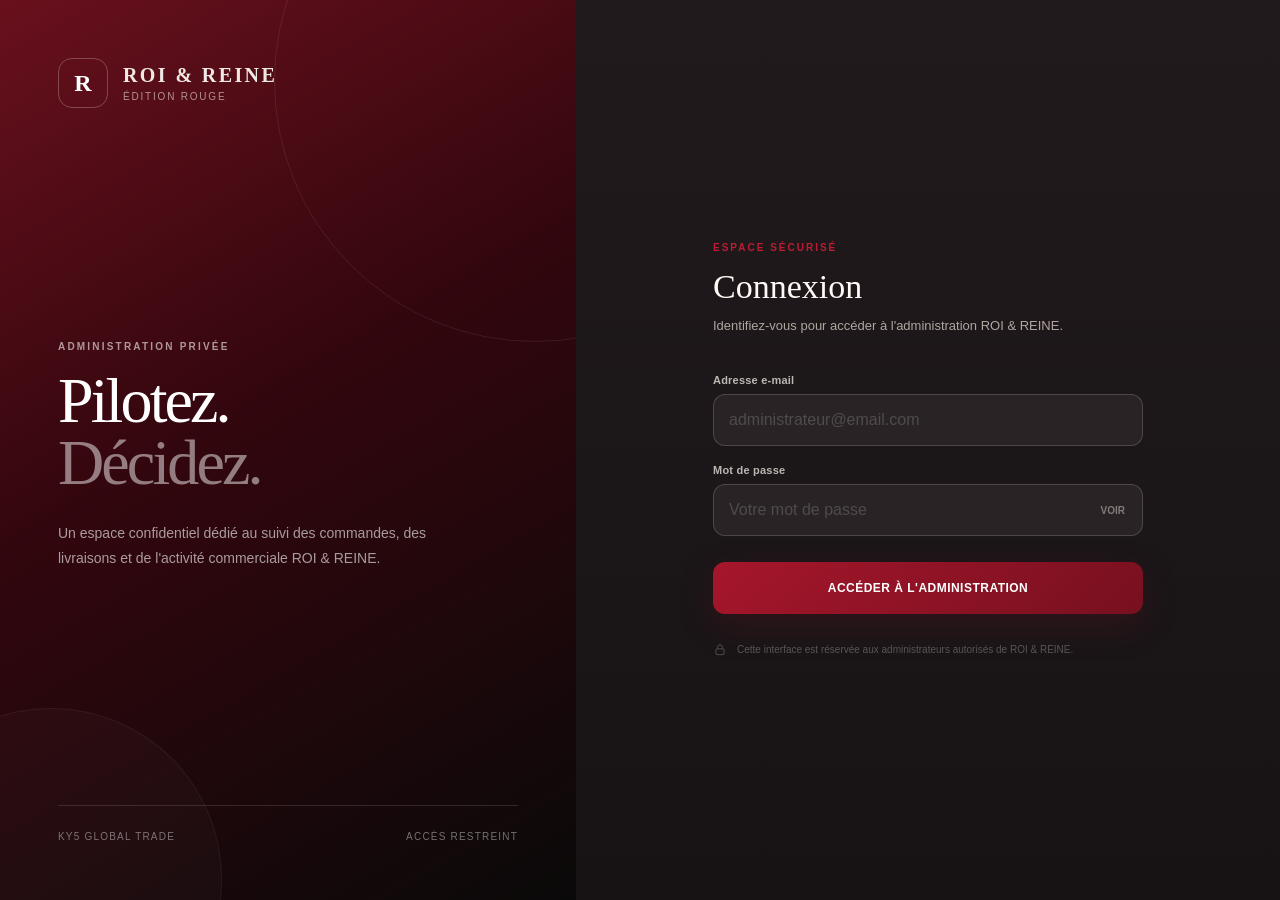
==== commit 3eb38a74: "MISE A JOURS" ====
--- a/admin.html
+++ b/admin.html
@@ -15,7 +15,7 @@
 
     <meta
         name="theme-color"
-        content="#080808"
+        content="#171315"
     >
 
     <title>Administration privée — ROI & REINE</title>
@@ -28,24 +28,24 @@
         ========================================================= */
 
         :root {
-            --black: #070707;
-            --black-2: #0b0b0c;
-            --black-3: #101011;
-            --panel: #121213;
-            --panel-light: #171718;
+            --black: #171315;
+            --black-2: #1d181a;
+            --black-3: #241e21;
+            --panel: #282124;
+            --panel-light: #30272b;
 
             --wine: #7d101f;
             --wine-2: #9d1427;
             --wine-3: #bc1d34;
             --wine-soft: rgba(157, 20, 39, 0.12);
 
-            --white: #f7f4f2;
-            --text: #eae6e3;
-            --muted: #8f8987;
-            --muted-2: #666160;
-
-            --line: rgba(255, 255, 255, 0.07);
-            --line-strong: rgba(255, 255, 255, 0.12);
+            --white: #fffaf5;
+            --text: #f0e8e4;
+            --muted: #b1a5a0;
+            --muted-2: #8b7f7b;
+
+            --line: rgba(255, 244, 238, 0.10);
+            --line-strong: rgba(255, 244, 238, 0.17);
 
             --success: #42b778;
             --warning: #d5a64c;
@@ -85,11 +85,20 @@
 
             background:
                 radial-gradient(
-                    circle at 80% -10%,
-                    rgba(125, 16, 31, 0.15),
-                    transparent 28%
+                    circle at 82% -8%,
+                    rgba(157, 20, 39, 0.22),
+                    transparent 30%
                 ),
-                var(--black);
+                radial-gradient(
+                    circle at 12% 18%,
+                    rgba(184, 132, 104, 0.08),
+                    transparent 26%
+                ),
+                linear-gradient(
+                    180deg,
+                    #1c1719 0%,
+                    #171315 100%
+                );
 
             color: var(--text);
 
@@ -352,8 +361,8 @@
             background:
                 linear-gradient(
                     180deg,
-                    #0c0c0d,
-                    #080808
+                    #211a1d,
+                    #171315
                 );
         }
 
@@ -434,7 +443,7 @@
 
             border-radius: 12px;
 
-            background: #101011;
+            background: #2a2326;
 
             color: var(--white);
 
@@ -608,8 +617,8 @@
             background:
                 linear-gradient(
                     180deg,
-                    #0e0e0f,
-                    #090909
+                    #211a1d,
+                    #181416
                 );
 
             border-right:
@@ -772,6 +781,149 @@
             stroke: currentColor;
         }
 
+        .sidebar-site-cta {
+            position: relative;
+            display: flex;
+            align-items: center;
+            gap: 12px;
+            min-height: 72px;
+            margin: 18px 4px 16px;
+            padding: 14px 14px;
+            overflow: hidden;
+            border: 1px solid rgba(188, 29, 52, 0.24);
+            border-radius: 14px;
+            background:
+                radial-gradient(
+                    circle at 100% 0,
+                    rgba(210, 75, 96, 0.20),
+                    transparent 42%
+                ),
+                linear-gradient(
+                    135deg,
+                    #7d101f 0%,
+                    #9d1427 52%,
+                    #5e0c17 100%
+                );
+            color: #fffaf7;
+            box-shadow:
+                0 16px 34px rgba(83, 8, 20, 0.24),
+                inset 0 1px 0 rgba(255,255,255,0.08);
+            transition:
+                transform .22s ease,
+                box-shadow .22s ease,
+                filter .22s ease;
+        }
+
+        .sidebar-site-cta:hover {
+            transform: translateY(-2px);
+            filter: brightness(1.06);
+            box-shadow:
+                0 20px 40px rgba(83, 8, 20, 0.31),
+                inset 0 1px 0 rgba(255,255,255,0.10);
+        }
+
+        .sidebar-site-cta::after {
+            content: "";
+            position: absolute;
+            width: 90px;
+            height: 90px;
+            right: -42px;
+            bottom: -48px;
+            border-radius: 50%;
+            border: 1px solid rgba(255,255,255,0.10);
+        }
+
+        .sidebar-site-cta-icon {
+            position: relative;
+            z-index: 1;
+            width: 38px;
+            height: 38px;
+            display: grid;
+            place-items: center;
+            flex: 0 0 auto;
+            border-radius: 11px;
+            background: rgba(255,255,255,0.10);
+            border: 1px solid rgba(255,255,255,0.12);
+        }
+
+        .sidebar-site-cta-icon svg {
+            width: 18px;
+            height: 18px;
+        }
+
+        .sidebar-site-cta-copy {
+            position: relative;
+            z-index: 1;
+            min-width: 0;
+            flex: 1;
+        }
+
+        .sidebar-site-cta-copy strong {
+            display: block;
+            font-size: 10px;
+            font-weight: 800;
+            letter-spacing: 0.04em;
+        }
+
+        .sidebar-site-cta-copy span {
+            display: block;
+            margin-top: 4px;
+            color: rgba(255,255,255,0.62);
+            font-size: 8px;
+            line-height: 1.35;
+        }
+
+        .sidebar-site-cta-arrow {
+            position: relative;
+            z-index: 1;
+            width: 18px;
+            height: 18px;
+            flex: 0 0 auto;
+            opacity: .72;
+        }
+
+        .topbar-site-link {
+            height: 34px;
+            display: inline-flex;
+            align-items: center;
+            gap: 8px;
+            padding: 0 12px;
+            border: 1px solid rgba(188, 29, 52, 0.26);
+            border-radius: 9px;
+            background:
+                linear-gradient(
+                    135deg,
+                    rgba(157, 20, 39, 0.20),
+                    rgba(125, 16, 31, 0.10)
+                );
+            color: #d98a97;
+            font-size: 9px;
+            font-weight: 800;
+            transition:
+                color .2s ease,
+                border-color .2s ease,
+                background .2s ease,
+                transform .2s ease;
+        }
+
+        .topbar-site-link:hover {
+            color: #fff1f3;
+            border-color: rgba(210, 75, 96, 0.46);
+            background:
+                linear-gradient(
+                    135deg,
+                    rgba(157, 20, 39, 0.36),
+                    rgba(125, 16, 31, 0.18)
+                );
+            transform: translateY(-1px);
+        }
+
+        .topbar-site-link svg {
+            width: 14px;
+            height: 14px;
+            flex: 0 0 auto;
+        }
+
         .sidebar-spacer {
             flex: 1;
         }
@@ -910,7 +1062,7 @@
             padding: 0 34px;
 
             background:
-                rgba(7, 7, 7, 0.88);
+                rgba(30, 24, 27, 0.92);
 
             backdrop-filter:
                 blur(18px);
@@ -940,7 +1092,7 @@
 
             border-radius: 9px;
 
-            background: #101011;
+            background: #2a2326;
 
             color: #aaa4a2;
         }
@@ -1017,7 +1169,7 @@
 
             border-radius: 9px;
 
-            background: #101011;
+            background: #2a2326;
 
             color: #8b8583;
 
@@ -1174,8 +1326,8 @@
             background:
                 linear-gradient(
                     145deg,
-                    rgba(255,255,255,0.022),
-                    rgba(255,255,255,0.006)
+                    rgba(255,255,255,0.060),
+                    rgba(255,255,255,0.018)
                 );
         }
 
@@ -1282,8 +1434,8 @@
             background:
                 linear-gradient(
                     150deg,
-                    rgba(255,255,255,0.018),
-                    rgba(255,255,255,0.006)
+                    rgba(255,255,255,0.055),
+                    rgba(255,255,255,0.018)
                 );
 
             overflow: hidden;
@@ -1364,7 +1516,7 @@
         .flow-track {
             height: 5px;
 
-            background: #1a1a1b;
+            background: #3a3034;
 
             border-radius: 999px;
 
@@ -1652,7 +1804,7 @@
 
             border-radius: 8px;
 
-            background: #111112;
+            background: #2c2428;
 
             color: #696361;
 
@@ -1723,7 +1875,7 @@
 
             border-radius: 9px;
 
-            background: #0e0e0f;
+            background: #251f22;
 
             color: #9f9997;
 
@@ -1807,7 +1959,7 @@
 
             border-radius: 8px;
 
-            background: #101011;
+            background: #2a2326;
 
             color: #706a68;
 
@@ -1879,7 +2031,7 @@
             display: flex;
             flex-direction: column;
 
-            background: #0d0d0e;
+            background: #211a1d;
 
             border-left:
                 1px solid var(--line);
@@ -1960,7 +2112,7 @@
 
             border-radius: 9px;
 
-            background: #111112;
+            background: #2c2428;
 
             color: #6d6765;
         }
@@ -2148,7 +2300,7 @@
 
             border-radius: 8px;
 
-            background: #0a0a0b;
+            background: #211b1e;
 
             color: #8c8684;
 
@@ -2253,6 +2405,709 @@
             line-height: 1.5;
         }
 
+
+        /* =========================================================
+           AUDIENCE / VISITES
+        ========================================================= */
+
+        .visits-section {
+            margin-bottom: 24px;
+        }
+
+        .visits-kpi-grid {
+            display: grid;
+            grid-template-columns: repeat(5, minmax(0, 1fr));
+            gap: 13px;
+            margin-bottom: 15px;
+        }
+
+        .visit-card {
+            position: relative;
+            min-height: 118px;
+            padding: 17px;
+            overflow: hidden;
+            border: 1px solid var(--line);
+            border-radius: var(--radius);
+            background:
+                linear-gradient(
+                    145deg,
+                    rgba(255,255,255,0.060),
+                    rgba(255,255,255,0.018)
+                );
+        }
+
+        .visit-card::after {
+            content: "";
+            position: absolute;
+            width: 78px;
+            height: 78px;
+            right: -34px;
+            top: -34px;
+            border-radius: 50%;
+            background: rgba(125, 16, 31, 0.07);
+        }
+
+        .visit-card-label {
+            color: #6f6967;
+            font-size: 8px;
+            font-weight: 700;
+            text-transform: uppercase;
+            letter-spacing: 0.08em;
+        }
+
+        .visit-card-value {
+            margin-top: 19px;
+            color: #e9e5e2;
+            font-family: Georgia, "Times New Roman", serif;
+            font-size: 28px;
+            font-weight: 400;
+            letter-spacing: -0.03em;
+        }
+
+        .visit-card-note {
+            margin-top: 5px;
+            color: #4c4847;
+            font-size: 8px;
+        }
+
+        .visits-chart-body {
+            padding: 20px 20px 16px;
+        }
+
+        .visits-chart {
+            height: 190px;
+            display: grid;
+            grid-template-columns: repeat(7, minmax(0, 1fr));
+            align-items: end;
+            gap: 12px;
+        }
+
+        .visit-chart-column {
+            min-width: 0;
+            height: 100%;
+            display: flex;
+            flex-direction: column;
+            justify-content: flex-end;
+            align-items: stretch;
+            gap: 8px;
+        }
+
+        .visit-chart-value {
+            min-height: 15px;
+            color: #8f8987;
+            font-size: 8px;
+            font-weight: 700;
+            text-align: center;
+        }
+
+        .visit-chart-track {
+            position: relative;
+            height: 130px;
+            display: flex;
+            align-items: flex-end;
+            border-bottom: 1px solid var(--line);
+        }
+
+        .visit-chart-bar {
+            width: 100%;
+            min-height: 0;
+            border-radius: 8px 8px 2px 2px;
+            background:
+                linear-gradient(
+                    180deg,
+                    #bc1d34,
+                    #65101d
+                );
+            box-shadow:
+                0 12px 30px
+                rgba(125, 16, 31, 0.13);
+            transition: height 0.45s ease;
+        }
+
+        .visit-chart-label {
+            color: #555150;
+            font-size: 8px;
+            text-align: center;
+            white-space: nowrap;
+        }
+
+        .visits-explanation {
+            padding: 0 20px 18px;
+            color: #4f4a49;
+            font-size: 8px;
+            line-height: 1.6;
+        }
+
+        @media (max-width: 1180px) {
+            .visits-kpi-grid {
+                grid-template-columns: repeat(3, minmax(0, 1fr));
+            }
+        }
+
+        @media (max-width: 680px) {
+            .visits-kpi-grid {
+                grid-template-columns: repeat(2, minmax(0, 1fr));
+                gap: 9px;
+            }
+
+            .visit-card {
+                min-height: 108px;
+                padding: 14px;
+            }
+
+            .visit-card-value {
+                font-size: 24px;
+            }
+
+            .visits-chart {
+                gap: 7px;
+            }
+
+            .visit-chart-label {
+                font-size: 7px;
+            }
+        }
+
+
+        /* =========================================================
+           ANALYSE COMMERCIALE — PRODUCTION
+        ========================================================= */
+
+        .commercial-section {
+            margin: 28px 0 24px;
+        }
+
+        .commercial-heading {
+            display: flex;
+            align-items: flex-end;
+            justify-content: space-between;
+            gap: 24px;
+            margin-bottom: 14px;
+        }
+
+        .commercial-heading-copy {
+            max-width: 720px;
+        }
+
+        .commercial-kicker {
+            margin-bottom: 8px;
+            color: #a74b5b;
+            font-size: 8px;
+            font-weight: 800;
+            text-transform: uppercase;
+            letter-spacing: 0.19em;
+        }
+
+        .commercial-heading h3 {
+            color: #ddd7d4;
+            font-family: Georgia, "Times New Roman", serif;
+            font-size: 22px;
+            font-weight: 400;
+            letter-spacing: -0.02em;
+        }
+
+        .commercial-heading p {
+            margin-top: 7px;
+            color: #5f5a58;
+            font-size: 9px;
+            line-height: 1.7;
+        }
+
+        .live-data-badge {
+            display: inline-flex;
+            align-items: center;
+            gap: 8px;
+            min-height: 31px;
+            padding: 0 11px;
+            border: 1px solid rgba(66, 183, 120, 0.12);
+            border-radius: 999px;
+            background: rgba(66, 183, 120, 0.035);
+            color: #70aa8a;
+            font-size: 8px;
+            font-weight: 750;
+            text-transform: uppercase;
+            letter-spacing: 0.08em;
+        }
+
+        .live-data-dot {
+            width: 6px;
+            height: 6px;
+            border-radius: 50%;
+            background: #42b778;
+            box-shadow: 0 0 0 4px rgba(66, 183, 120, 0.06);
+        }
+
+        .commercial-kpis {
+            display: grid;
+            grid-template-columns: repeat(4, minmax(0, 1fr));
+            gap: 13px;
+            margin-bottom: 15px;
+        }
+
+        .commercial-kpi {
+            position: relative;
+            min-height: 132px;
+            padding: 18px;
+            overflow: hidden;
+            border: 1px solid var(--line);
+            border-radius: var(--radius);
+            background:
+                linear-gradient(
+                    145deg,
+                    rgba(255,255,255,0.025),
+                    rgba(255,255,255,0.006)
+                );
+        }
+
+        .commercial-kpi::before {
+            content: "";
+            position: absolute;
+            left: 0;
+            right: 0;
+            top: 0;
+            height: 2px;
+            opacity: 0.82;
+        }
+
+        .commercial-kpi.wine::before {
+            background: linear-gradient(90deg, #7e1020, #c23b50);
+        }
+
+        .commercial-kpi.bronze::before {
+            background: linear-gradient(90deg, #715434, #c39a61);
+        }
+
+        .commercial-kpi.plum::before {
+            background: linear-gradient(90deg, #58344e, #9b688d);
+        }
+
+        .commercial-kpi.slate::before {
+            background: linear-gradient(90deg, #3e5562, #7894a2);
+        }
+
+        .commercial-kpi-label {
+            color: #6f6967;
+            font-size: 8px;
+            font-weight: 750;
+            text-transform: uppercase;
+            letter-spacing: 0.09em;
+        }
+
+        .commercial-kpi-value {
+            margin-top: 19px;
+            color: #eee9e6;
+            font-family: Georgia, "Times New Roman", serif;
+            font-size: 30px;
+            font-weight: 400;
+            letter-spacing: -0.035em;
+        }
+
+        .commercial-kpi-value small {
+            margin-left: 4px;
+            color: #746e6c;
+            font-family: Inter, "Segoe UI", sans-serif;
+            font-size: 10px;
+        }
+
+        .commercial-kpi-note {
+            margin-top: 6px;
+            color: #4f4b49;
+            font-size: 8px;
+            line-height: 1.5;
+        }
+
+        .market-analysis-grid {
+            display: grid;
+            grid-template-columns: repeat(3, minmax(0, 1fr));
+            gap: 13px;
+            margin-bottom: 15px;
+        }
+
+        .market-analysis-card {
+            --market-accent: #a91b31;
+            --market-glow: rgba(169,27,49,0.10);
+            position: relative;
+            min-height: 225px;
+            padding: 19px;
+            overflow: hidden;
+            border: 1px solid var(--line);
+            border-radius: var(--radius);
+            background:
+                radial-gradient(
+                    circle at 100% 0,
+                    var(--market-glow),
+                    transparent 42%
+                ),
+                linear-gradient(
+                    145deg,
+                    rgba(255,255,255,0.022),
+                    rgba(255,255,255,0.004)
+                );
+        }
+
+        .market-analysis-card.kinshasa {
+            --market-accent: #b9213a;
+            --market-glow: rgba(185,33,58,0.12);
+        }
+
+        .market-analysis-card.brazzaville {
+            --market-accent: #a17a4d;
+            --market-glow: rgba(161,122,77,0.11);
+        }
+
+        .market-analysis-card.libreville {
+            --market-accent: #84638d;
+            --market-glow: rgba(132,99,141,0.11);
+        }
+
+        .market-analysis-card::before {
+            content: "";
+            position: absolute;
+            left: 0;
+            top: 0;
+            bottom: 0;
+            width: 2px;
+            background: var(--market-accent);
+            opacity: 0.82;
+        }
+
+        .market-analysis-head {
+            display: flex;
+            justify-content: space-between;
+            gap: 15px;
+        }
+
+        .market-analysis-city {
+            color: #d6cfcc;
+            font-family: Georgia, "Times New Roman", serif;
+            font-size: 18px;
+        }
+
+        .market-analysis-country {
+            margin-top: 4px;
+            color: #514d4b;
+            font-size: 8px;
+            text-transform: uppercase;
+            letter-spacing: 0.10em;
+        }
+
+        .market-analysis-conversion {
+            min-width: 72px;
+            padding: 7px 9px;
+            border: 1px solid var(--line);
+            border-radius: 9px;
+            background: rgba(0,0,0,0.15);
+            text-align: right;
+        }
+
+        .market-analysis-conversion strong {
+            display: block;
+            color: #c9c3c0;
+            font-family: Georgia, "Times New Roman", serif;
+            font-size: 17px;
+            font-weight: 400;
+        }
+
+        .market-analysis-conversion span {
+            display: block;
+            margin-top: 2px;
+            color: #575250;
+            font-size: 7px;
+            text-transform: uppercase;
+        }
+
+        .market-analysis-metrics {
+            display: grid;
+            grid-template-columns: repeat(3, minmax(0, 1fr));
+            gap: 8px;
+            margin-top: 25px;
+        }
+
+        .market-analysis-metric {
+            padding: 11px 10px;
+            border: 1px solid rgba(255,255,255,0.045);
+            border-radius: 10px;
+            background: rgba(255,255,255,0.008);
+        }
+
+        .market-analysis-metric span {
+            display: block;
+            color: #504b49;
+            font-size: 7px;
+            text-transform: uppercase;
+            letter-spacing: 0.07em;
+        }
+
+        .market-analysis-metric strong {
+            display: block;
+            margin-top: 7px;
+            color: #bdb7b4;
+            font-family: Georgia, "Times New Roman", serif;
+            font-size: 18px;
+            font-weight: 400;
+        }
+
+        .market-audience {
+            margin-top: 19px;
+        }
+
+        .market-audience-head {
+            display: flex;
+            justify-content: space-between;
+            gap: 10px;
+            margin-bottom: 7px;
+            color: #4f4a49;
+            font-size: 7px;
+        }
+
+        .market-audience-track {
+            height: 4px;
+            overflow: hidden;
+            border-radius: 999px;
+            background: #1b1a1b;
+        }
+
+        .market-audience-bar {
+            height: 100%;
+            width: 0;
+            border-radius: inherit;
+            background: var(--market-accent);
+            transition: width .45s ease;
+        }
+
+        .commercial-panels {
+            display: grid;
+            grid-template-columns: minmax(0, 1.2fr) minmax(310px, .8fr);
+            gap: 15px;
+            margin-bottom: 15px;
+        }
+
+        .commercial-funnel {
+            padding: 19px;
+        }
+
+        .commercial-funnel-row {
+            display: grid;
+            grid-template-columns: 118px minmax(0, 1fr) 52px;
+            gap: 12px;
+            align-items: center;
+            min-height: 48px;
+        }
+
+        .commercial-funnel-name {
+            color: #716b69;
+            font-size: 9px;
+        }
+
+        .commercial-funnel-track {
+            height: 8px;
+            overflow: hidden;
+            border-radius: 999px;
+            background: #392f33;
+        }
+
+        .commercial-funnel-bar {
+            height: 100%;
+            width: 0;
+            border-radius: inherit;
+            background: linear-gradient(90deg, #73101d, #ba273e);
+            transition: width .5s ease;
+        }
+
+        .commercial-funnel-row:nth-child(2) .commercial-funnel-bar {
+            background: linear-gradient(90deg, #744526, #aa7b4e);
+        }
+
+        .commercial-funnel-row:nth-child(3) .commercial-funnel-bar {
+            background: linear-gradient(90deg, #56364f, #89637f);
+        }
+
+        .commercial-funnel-row:nth-child(4) .commercial-funnel-bar {
+            background: linear-gradient(90deg, #36515d, #678592);
+        }
+
+        .commercial-funnel-value {
+            color: #aaa4a2;
+            font-size: 10px;
+            font-weight: 700;
+            text-align: right;
+        }
+
+        .market-leaders {
+            padding: 18px;
+        }
+
+        .market-leader {
+            padding: 16px 0;
+            border-bottom: 1px solid var(--line);
+        }
+
+        .market-leader:first-child {
+            padding-top: 0;
+        }
+
+        .market-leader:last-child {
+            padding-bottom: 0;
+            border-bottom: 0;
+        }
+
+        .market-leader-label {
+            color: #514d4b;
+            font-size: 7px;
+            font-weight: 750;
+            text-transform: uppercase;
+            letter-spacing: .10em;
+        }
+
+        .market-leader-city {
+            margin-top: 7px;
+            color: #d0cac7;
+            font-family: Georgia, "Times New Roman", serif;
+            font-size: 20px;
+        }
+
+        .market-leader-value {
+            margin-top: 4px;
+            color: #6f6967;
+            font-size: 8px;
+        }
+
+        .commercial-chart-body {
+            padding: 19px 20px 16px;
+        }
+
+        .commercial-chart-legend {
+            display: flex;
+            justify-content: flex-end;
+            gap: 15px;
+            margin-bottom: 15px;
+        }
+
+        .commercial-legend {
+            display: inline-flex;
+            align-items: center;
+            gap: 6px;
+            color: #5a5553;
+            font-size: 7px;
+            text-transform: uppercase;
+        }
+
+        .commercial-legend::before {
+            content: "";
+            width: 7px;
+            height: 7px;
+            border-radius: 2px;
+            background: #a71931;
+        }
+
+        .commercial-legend.orders::before {
+            background: #88705c;
+        }
+
+        .commercial-chart {
+            height: 220px;
+            display: grid;
+            grid-template-columns: repeat(7, minmax(0, 1fr));
+            align-items: end;
+            gap: 11px;
+        }
+
+        .commercial-chart-column {
+            min-width: 0;
+            height: 100%;
+            display: flex;
+            flex-direction: column;
+            justify-content: flex-end;
+            gap: 8px;
+        }
+
+        .commercial-chart-values {
+            display: flex;
+            justify-content: center;
+            gap: 7px;
+            min-height: 14px;
+            color: #77716f;
+            font-size: 7px;
+        }
+
+        .commercial-bars {
+            height: 155px;
+            display: flex;
+            align-items: flex-end;
+            justify-content: center;
+            gap: 5px;
+            border-bottom: 1px solid var(--line);
+        }
+
+        .commercial-bar {
+            width: min(18px, 38%);
+            border-radius: 6px 6px 2px 2px;
+            transition: height .45s ease;
+        }
+
+        .commercial-bar.visits {
+            background: linear-gradient(180deg, #bb213a, #64101d);
+        }
+
+        .commercial-bar.orders {
+            background: linear-gradient(180deg, #aa8a6a, #584637);
+        }
+
+        .commercial-chart-label {
+            color: #55504e;
+            font-size: 7px;
+            text-align: center;
+            white-space: nowrap;
+        }
+
+        @media (max-width: 1180px) {
+            .commercial-kpis {
+                grid-template-columns: repeat(2, minmax(0, 1fr));
+            }
+
+            .market-analysis-grid {
+                grid-template-columns: 1fr;
+            }
+
+            .commercial-panels {
+                grid-template-columns: 1fr;
+            }
+        }
+
+        @media (max-width: 680px) {
+            .commercial-heading {
+                align-items: flex-start;
+                flex-direction: column;
+            }
+
+            .commercial-kpis {
+                grid-template-columns: repeat(2, minmax(0, 1fr));
+                gap: 9px;
+            }
+
+            .commercial-kpi {
+                min-height: 118px;
+                padding: 14px;
+            }
+
+            .commercial-kpi-value {
+                font-size: 25px;
+            }
+
+            .commercial-funnel-row {
+                grid-template-columns: 88px minmax(0, 1fr) 36px;
+            }
+
+            .commercial-chart {
+                gap: 6px;
+            }
+
+            .commercial-bars {
+                height: 135px;
+                gap: 3px;
+            }
+        }
+
         /* =========================================================
            MOBILE OVERLAY
         ========================================================= */
@@ -2358,6 +3213,16 @@
 
             .system-status {
                 display: none;
+            }
+
+            .topbar-site-link span {
+                display: none;
+            }
+
+            .topbar-site-link {
+                width: 34px;
+                padding: 0;
+                justify-content: center;
             }
 
             .refresh-button span {
@@ -2792,6 +3657,55 @@
                 </button>
 
             </nav>
+
+            <a
+                class="sidebar-site-cta"
+                href="https://glauttusse-oss.github.io/roi-reine-site/"
+                target="_blank"
+                rel="noopener noreferrer"
+                aria-label="Ouvrir le site public ROI & REINE"
+            >
+
+                <span class="sidebar-site-cta-icon">
+
+                    <svg
+                        viewBox="0 0 24 24"
+                        fill="none"
+                        stroke="currentColor"
+                        stroke-width="1.6"
+                    >
+                        <path d="M4 5h16v14H4z"></path>
+                        <path d="M4 9h16"></path>
+                        <path d="M8 7h.01"></path>
+                        <path d="M11 7h.01"></path>
+                    </svg>
+
+                </span>
+
+                <span class="sidebar-site-cta-copy">
+
+                    <strong>
+                        OUVRIR LE SITE
+                    </strong>
+
+                    <span>
+                        Voir ROI & REINE côté client
+                    </span>
+
+                </span>
+
+                <svg
+                    class="sidebar-site-cta-arrow"
+                    viewBox="0 0 24 24"
+                    fill="none"
+                    stroke="currentColor"
+                    stroke-width="1.7"
+                >
+                    <path d="M7 17 17 7"></path>
+                    <path d="M8 7h9v9"></path>
+                </svg>
+
+            </a>
 
             <div class="sidebar-spacer"></div>
 
@@ -2881,6 +3795,30 @@
 
                     </div>
 
+                    <a
+                        class="topbar-site-link"
+                        href="https://glauttusse-oss.github.io/roi-reine-site/"
+                        target="_blank"
+                        rel="noopener noreferrer"
+                        aria-label="Voir le site ROI & REINE"
+                    >
+
+                        <svg
+                            viewBox="0 0 24 24"
+                            fill="none"
+                            stroke="currentColor"
+                            stroke-width="1.6"
+                        >
+                            <path d="M4 5h16v14H4z"></path>
+                            <path d="M4 9h16"></path>
+                        </svg>
+
+                        <span>
+                            Voir le site
+                        </span>
+
+                    </a>
+
                     <button
                         id="refreshButton"
                         class="refresh-button"
@@ -2944,8 +3882,8 @@
                             </h1>
 
                             <p>
-                                Suivi des commandes, des livraisons
-                                et de l'activité commerciale.
+                                Suivi des commandes, des livraisons,
+                                de l'audience et de l'activité commerciale.
                             </p>
 
                         </div>
@@ -3134,6 +4072,415 @@
 
                     </div>
 
+
+                    <!-- =================================================
+                         AUDIENCE / VISITES
+                    ================================================== -->
+
+                    <section class="visits-section">
+
+                        <div class="panel-header"
+                             style="
+                                 padding-left:0;
+                                 padding-right:0;
+                                 border-bottom:0;
+                                 min-height:auto;
+                                 margin-bottom:12px;
+                             ">
+
+                            <div class="panel-title">
+
+                                <h3>
+                                    Audience du site
+                                </h3>
+
+                                <p>
+                                    Sessions anonymes enregistrées sur le site public
+                                </p>
+
+                            </div>
+
+                        </div>
+
+
+                        <div class="visits-kpi-grid">
+
+                            <article class="visit-card">
+
+                                <div class="visit-card-label">
+                                    Aujourd'hui
+                                </div>
+
+                                <div
+                                    id="visitToday"
+                                    class="visit-card-value"
+                                >
+                                    —
+                                </div>
+
+                                <div class="visit-card-note">
+                                    Visites du jour
+                                </div>
+
+                            </article>
+
+
+                            <article class="visit-card">
+
+                                <div class="visit-card-label">
+                                    Cette semaine
+                                </div>
+
+                                <div
+                                    id="visitWeek"
+                                    class="visit-card-value"
+                                >
+                                    —
+                                </div>
+
+                                <div class="visit-card-note">
+                                    Depuis lundi
+                                </div>
+
+                            </article>
+
+
+                            <article class="visit-card">
+
+                                <div class="visit-card-label">
+                                    Ce mois
+                                </div>
+
+                                <div
+                                    id="visitMonth"
+                                    class="visit-card-value"
+                                >
+                                    —
+                                </div>
+
+                                <div class="visit-card-note">
+                                    Mois en cours
+                                </div>
+
+                            </article>
+
+
+                            <article class="visit-card">
+
+                                <div class="visit-card-label">
+                                    Total visites
+                                </div>
+
+                                <div
+                                    id="visitTotal"
+                                    class="visit-card-value"
+                                >
+                                    —
+                                </div>
+
+                                <div class="visit-card-note">
+                                    Depuis l'activation du suivi
+                                </div>
+
+                            </article>
+
+
+                            <article class="visit-card">
+
+                                <div class="visit-card-label">
+                                    Visiteurs uniques
+                                </div>
+
+                                <div
+                                    id="visitUnique"
+                                    class="visit-card-value"
+                                >
+                                    —
+                                </div>
+
+                                <div class="visit-card-note">
+                                    Navigateurs distincts
+                                </div>
+
+                            </article>
+
+                        </div>
+
+
+                        <div class="panel">
+
+                            <div class="panel-header">
+
+                                <div class="panel-title">
+
+                                    <h3>
+                                        Visites — 7 derniers jours
+                                    </h3>
+
+                                    <p>
+                                        Évolution quotidienne des sessions du site
+                                    </p>
+
+                                </div>
+
+                            </div>
+
+
+                            <div class="visits-chart-body">
+
+                                <div
+                                    id="visitsChart"
+                                    class="visits-chart"
+                                >
+
+                                    <div class="loading-state"
+                                         style="
+                                             grid-column:1/-1;
+                                             min-height:150px;
+                                         ">
+                                        Chargement de l'audience...
+                                    </div>
+
+                                </div>
+
+                            </div>
+
+
+                            <div class="visits-explanation">
+                                Une visite correspond à une session.
+                                Plusieurs actualisations dans une même session
+                                de 30 minutes ne sont pas comptées plusieurs fois.
+                            </div>
+
+                        </div>
+
+                    </section>
+
+
+                    <!-- =================================================
+                         ANALYSE COMMERCIALE
+                    ================================================== -->
+
+                    <section class="commercial-section">
+
+                        <div class="commercial-heading">
+
+                            <div class="commercial-heading-copy">
+
+                                <div class="commercial-kicker">
+                                    Intelligence commerciale
+                                </div>
+
+                                <h3>
+                                    Performance réelle des marchés
+                                </h3>
+
+                                <p>
+                                    Conversion, commandes et comparaison
+                                    entre Kinshasa, Brazzaville et Libreville.
+                                </p>
+
+                            </div>
+
+                            <div class="live-data-badge">
+                                <span class="live-data-dot"></span>
+                                Données réelles
+                            </div>
+
+                        </div>
+
+
+                        <div class="commercial-kpis">
+
+                            <article class="commercial-kpi wine">
+                                <div class="commercial-kpi-label">
+                                    Taux de conversion
+                                </div>
+                                <div id="commercialConversion" class="commercial-kpi-value">
+                                    —
+                                </div>
+                                <div class="commercial-kpi-note">
+                                    Visites transformées en commandes
+                                </div>
+                            </article>
+
+                            <article class="commercial-kpi bronze">
+                                <div class="commercial-kpi-label">
+                                    Commandes
+                                </div>
+                                <div id="commercialOrders" class="commercial-kpi-value">
+                                    —
+                                </div>
+                                <div class="commercial-kpi-note">
+                                    Commandes réellement enregistrées
+                                </div>
+                            </article>
+
+                            <article class="commercial-kpi plum">
+                                <div class="commercial-kpi-label">
+                                    Confirmées
+                                </div>
+                                <div id="commercialConfirmed" class="commercial-kpi-value">
+                                    —
+                                </div>
+                                <div class="commercial-kpi-note">
+                                    Commandes entrées en traitement
+                                </div>
+                            </article>
+
+                            <article class="commercial-kpi slate">
+                                <div class="commercial-kpi-label">
+                                    Livrées
+                                </div>
+                                <div id="commercialDelivered" class="commercial-kpi-value">
+                                    —
+                                </div>
+                                <div class="commercial-kpi-note">
+                                    Commandes finalisées
+                                </div>
+                            </article>
+
+                        </div>
+
+
+                        <div id="marketAnalysisGrid" class="market-analysis-grid">
+
+                            <div
+                                class="loading-state"
+                                style="grid-column:1/-1; min-height:180px;"
+                            >
+                                Chargement des marchés...
+                            </div>
+
+                        </div>
+
+
+                        <div class="commercial-panels">
+
+                            <div class="panel">
+
+                                <div class="panel-header">
+                                    <div class="panel-title">
+                                        <h3>Entonnoir commercial</h3>
+                                        <p>Du trafic jusqu'à la livraison</p>
+                                    </div>
+                                </div>
+
+                                <div class="commercial-funnel">
+
+                                    <div class="commercial-funnel-row">
+                                        <span class="commercial-funnel-name">Visites</span>
+                                        <div class="commercial-funnel-track">
+                                            <div id="funnelVisitsBar" class="commercial-funnel-bar"></div>
+                                        </div>
+                                        <span id="funnelVisitsValue" class="commercial-funnel-value">—</span>
+                                    </div>
+
+                                    <div class="commercial-funnel-row">
+                                        <span class="commercial-funnel-name">Commandes</span>
+                                        <div class="commercial-funnel-track">
+                                            <div id="funnelOrdersBar" class="commercial-funnel-bar"></div>
+                                        </div>
+                                        <span id="funnelOrdersValue" class="commercial-funnel-value">—</span>
+                                    </div>
+
+                                    <div class="commercial-funnel-row">
+                                        <span class="commercial-funnel-name">Confirmées</span>
+                                        <div class="commercial-funnel-track">
+                                            <div id="funnelConfirmedBar" class="commercial-funnel-bar"></div>
+                                        </div>
+                                        <span id="funnelConfirmedValue" class="commercial-funnel-value">—</span>
+                                    </div>
+
+                                    <div class="commercial-funnel-row">
+                                        <span class="commercial-funnel-name">Livrées</span>
+                                        <div class="commercial-funnel-track">
+                                            <div id="funnelDeliveredBar" class="commercial-funnel-bar"></div>
+                                        </div>
+                                        <span id="funnelDeliveredValue" class="commercial-funnel-value">—</span>
+                                    </div>
+
+                                </div>
+
+                            </div>
+
+
+                            <div class="panel">
+
+                                <div class="panel-header">
+                                    <div class="panel-title">
+                                        <h3>Marchés leaders</h3>
+                                        <p>Les marchés qui se distinguent actuellement</p>
+                                    </div>
+                                </div>
+
+                                <div class="market-leaders">
+
+                                    <div class="market-leader">
+                                        <div class="market-leader-label">
+                                            Plus forte audience
+                                        </div>
+                                        <div id="leaderActiveCity" class="market-leader-city">
+                                            —
+                                        </div>
+                                        <div id="leaderActiveValue" class="market-leader-value">
+                                            Aucune visite enregistrée
+                                        </div>
+                                    </div>
+
+                                    <div class="market-leader">
+                                        <div class="market-leader-label">
+                                            Plus de commandes
+                                        </div>
+                                        <div id="leaderSalesCity" class="market-leader-city">
+                                            —
+                                        </div>
+                                        <div id="leaderSalesValue" class="market-leader-value">
+                                            Aucune commande enregistrée
+                                        </div>
+                                    </div>
+
+                                </div>
+
+                            </div>
+
+                        </div>
+
+
+                        <div class="panel">
+
+                            <div class="panel-header">
+                                <div class="panel-title">
+                                    <h3>Activité commerciale — 7 jours</h3>
+                                    <p>Visites et commandes réelles par jour</p>
+                                </div>
+                            </div>
+
+                            <div class="commercial-chart-body">
+
+                                <div class="commercial-chart-legend">
+                                    <span class="commercial-legend">Visites</span>
+                                    <span class="commercial-legend orders">Commandes</span>
+                                </div>
+
+                                <div id="commercialActivityChart" class="commercial-chart">
+
+                                    <div
+                                        class="loading-state"
+                                        style="grid-column:1/-1; min-height:170px;"
+                                    >
+                                        Chargement de l'activité...
+                                    </div>
+
+                                </div>
+
+                            </div>
+
+                        </div>
+
+                    </section>
+
+
                     <!-- ANALYTICS -->
 
                     <div class="dashboard-grid">
@@ -3708,6 +5055,12 @@
         const ADMIN_API =
             `${API_BASE_URL}/api/roi-reine/admin`;
 
+        const VISITS_DASHBOARD_API =
+            `${API_BASE_URL}/api/roi-reine/admin/visits/dashboard`;
+
+        const ANALYTICS_API =
+            `${API_BASE_URL}/api/roi-reine/admin/analytics`;
+
         const TOKEN_KEY =
             "roi_reine_admin_token";
 
@@ -4620,6 +5973,1029 @@
                     </div>
                     `;
             }
+
+            await loadVisitStats();
+            await loadCommercialAnalytics();
+        }
+
+
+        async function loadVisitStats() {
+
+            const chart =
+                document.getElementById(
+                    "visitsChart"
+                );
+
+            try {
+
+                const data =
+                    await apiFetch(
+                        VISITS_DASHBOARD_API
+                    );
+
+                const visits =
+                    data?.visits
+                    || {};
+
+                setVisitStat(
+                    "visitToday",
+                    visits.today
+                );
+
+                setVisitStat(
+                    "visitWeek",
+                    visits.week
+                );
+
+                setVisitStat(
+                    "visitMonth",
+                    visits.month
+                );
+
+                setVisitStat(
+                    "visitTotal",
+                    visits.total
+                );
+
+                setVisitStat(
+                    "visitUnique",
+                    visits.uniqueVisitors
+                );
+
+                renderVisitsChart(
+                    visits.last7Days
+                    || []
+                );
+
+            }
+            catch (error) {
+
+                [
+                    "visitToday",
+                    "visitWeek",
+                    "visitMonth",
+                    "visitTotal",
+                    "visitUnique"
+                ].forEach(
+                    id => {
+
+                        const element =
+                            document.getElementById(
+                                id
+                            );
+
+                        if (element) {
+                            element.textContent = "—";
+                        }
+
+                    }
+                );
+
+                if (chart) {
+
+                    chart.innerHTML =
+                        `
+                        <div
+                            class="empty-state"
+                            style="
+                                grid-column:1/-1;
+                                min-height:150px;
+                            "
+                        >
+                            ${escapeHtml(
+                                error.message
+                            )}
+                        </div>
+                        `;
+
+                }
+
+            }
+
+        }
+
+
+        function setVisitStat(
+            id,
+            value
+        ) {
+
+            const element =
+                document.getElementById(
+                    id
+                );
+
+            if (!element) {
+                return;
+            }
+
+            element.textContent =
+                new Intl.NumberFormat(
+                    "fr-FR"
+                ).format(
+                    Number(
+                        value
+                        || 0
+                    )
+                );
+
+        }
+
+
+        function renderVisitsChart(
+            points
+        ) {
+
+            const chart =
+                document.getElementById(
+                    "visitsChart"
+                );
+
+            if (!chart) {
+                return;
+            }
+
+            if (!Array.isArray(points) || !points.length) {
+
+                chart.innerHTML =
+                    `
+                    <div
+                        class="empty-state"
+                        style="
+                            grid-column:1/-1;
+                            min-height:150px;
+                        "
+                    >
+                        Aucune donnée de visite disponible.
+                    </div>
+                    `;
+
+                return;
+
+            }
+
+            const maximum =
+                Math.max(
+                    1,
+                    ...points.map(
+                        item =>
+                            Number(
+                                item.visits
+                                || 0
+                            )
+                    )
+                );
+
+            chart.innerHTML =
+                points
+                    .map(
+                        item => {
+
+                            const visits =
+                                Number(
+                                    item.visits
+                                    || 0
+                                );
+
+                            const height =
+                                visits <= 0
+                                    ? 0
+                                    : Math.max(
+                                        7,
+                                        Math.round(
+                                            visits
+                                            /
+                                            maximum
+                                            *
+                                            100
+                                        )
+                                    );
+
+                            const date =
+                                new Date(
+                                    `${item.date}T12:00:00`
+                                );
+
+                            const label =
+                                Number.isNaN(
+                                    date.getTime()
+                                )
+                                    ? String(
+                                        item.date
+                                        || "—"
+                                    )
+                                    : new Intl.DateTimeFormat(
+                                        "fr-FR",
+                                        {
+                                            weekday:
+                                                "short",
+
+                                            day:
+                                                "2-digit"
+                                        }
+                                    ).format(
+                                        date
+                                    );
+
+                            return `
+                                <div class="visit-chart-column">
+
+                                    <div class="visit-chart-value">
+                                        ${new Intl.NumberFormat(
+                                            "fr-FR"
+                                        ).format(
+                                            visits
+                                        )}
+                                    </div>
+
+                                    <div class="visit-chart-track">
+
+                                        <div
+                                            class="visit-chart-bar"
+                                            style="height:${height}%"
+                                            title="${escapeAttribute(
+                                                `${visits} visite(s)`
+                                            )}"
+                                        ></div>
+
+                                    </div>
+
+                                    <div class="visit-chart-label">
+                                        ${escapeHtml(
+                                            label
+                                        )}
+                                    </div>
+
+                                </div>
+                            `;
+
+                        }
+                    )
+                    .join("");
+
+        }
+
+
+        async function loadCommercialAnalytics() {
+
+            try {
+
+                const data =
+                    await apiFetch(
+                        ANALYTICS_API
+                    );
+
+                const commerce =
+                    data?.commerce
+                    || {};
+
+                const funnel =
+                    data?.funnel
+                    || {};
+
+                const leaders =
+                    data?.leaders
+                    || {};
+
+                const markets =
+                    Array.isArray(
+                        data?.markets
+                    )
+                        ? data.markets
+                        : [];
+
+                const last7Days =
+                    Array.isArray(
+                        data?.last7Days
+                    )
+                        ? data.last7Days
+                        : [];
+
+
+                setCommercialNumber(
+                    "commercialOrders",
+                    commerce.totalOrders
+                );
+
+                setCommercialNumber(
+                    "commercialConfirmed",
+                    commerce.confirmedOrders
+                );
+
+                setCommercialNumber(
+                    "commercialDelivered",
+                    commerce.deliveredOrders
+                );
+
+
+                const conversion =
+                    Number(
+                        commerce.conversionRate
+                        || 0
+                    );
+
+                const conversionElement =
+                    document.getElementById(
+                        "commercialConversion"
+                    );
+
+                if (conversionElement) {
+
+                    conversionElement.innerHTML =
+                        `
+                        ${formatNumber(
+                            conversion,
+                            2
+                        )}
+                        <small>%</small>
+                        `;
+
+                }
+
+
+                renderMarketAnalysis(
+                    markets
+                );
+
+                renderCommercialFunnel(
+                    funnel
+                );
+
+                renderMarketLeaders(
+                    leaders
+                );
+
+                renderCommercialActivity(
+                    last7Days
+                );
+
+            }
+            catch (error) {
+
+                const marketGrid =
+                    document.getElementById(
+                        "marketAnalysisGrid"
+                    );
+
+                const chart =
+                    document.getElementById(
+                        "commercialActivityChart"
+                    );
+
+                [
+                    "commercialConversion",
+                    "commercialOrders",
+                    "commercialConfirmed",
+                    "commercialDelivered"
+                ].forEach(
+                    id => {
+
+                        const element =
+                            document.getElementById(
+                                id
+                            );
+
+                        if (element) {
+                            element.textContent = "—";
+                        }
+
+                    }
+                );
+
+
+                if (marketGrid) {
+
+                    marketGrid.innerHTML =
+                        `
+                        <div
+                            class="empty-state"
+                            style="grid-column:1/-1;"
+                        >
+                            ${escapeHtml(
+                                error.message
+                            )}
+                        </div>
+                        `;
+
+                }
+
+
+                if (chart) {
+
+                    chart.innerHTML =
+                        `
+                        <div
+                            class="empty-state"
+                            style="grid-column:1/-1;"
+                        >
+                            ${escapeHtml(
+                                error.message
+                            )}
+                        </div>
+                        `;
+
+                }
+
+            }
+
+        }
+
+
+        function setCommercialNumber(
+            id,
+            value
+        ) {
+
+            const element =
+                document.getElementById(
+                    id
+                );
+
+            if (!element) {
+                return;
+            }
+
+            element.textContent =
+                new Intl.NumberFormat(
+                    "fr-FR"
+                ).format(
+                    Number(
+                        value
+                        || 0
+                    )
+                );
+
+        }
+
+
+        function renderMarketAnalysis(
+            markets
+        ) {
+
+            const container =
+                document.getElementById(
+                    "marketAnalysisGrid"
+                );
+
+            if (!container) {
+                return;
+            }
+
+
+            const meta = {
+
+                kinshasa: {
+                    country: "RDC",
+                    css: "kinshasa"
+                },
+
+                brazzaville: {
+                    country: "Congo",
+                    css: "brazzaville"
+                },
+
+                libreville: {
+                    country: "Gabon",
+                    css: "libreville"
+                }
+
+            };
+
+
+            if (
+                !Array.isArray(markets)
+                ||
+                markets.length === 0
+            ) {
+
+                container.innerHTML =
+                    `
+                    <div
+                        class="empty-state"
+                        style="grid-column:1/-1;"
+                    >
+                        Aucune donnée commerciale disponible.
+                    </div>
+                    `;
+
+                return;
+
+            }
+
+
+            const maximumVisits =
+                Math.max(
+                    1,
+                    ...markets.map(
+                        market =>
+                            Number(
+                                market.visits
+                                || 0
+                            )
+                    )
+                );
+
+
+            container.innerHTML =
+                markets
+                    .map(
+                        market => {
+
+                            const key =
+                                String(
+                                    market.key
+                                    || ""
+                                ).toLowerCase();
+
+                            const info =
+                                meta[key]
+                                || {
+                                    country: "",
+                                    css: ""
+                                };
+
+                            const visits =
+                                Number(
+                                    market.visits
+                                    || 0
+                                );
+
+                            const uniqueVisitors =
+                                Number(
+                                    market.uniqueVisitors
+                                    || 0
+                                );
+
+                            const orders =
+                                Number(
+                                    market.orders
+                                    || 0
+                                );
+
+                            const delivered =
+                                Number(
+                                    market.delivered
+                                    || 0
+                                );
+
+                            const conversion =
+                                Number(
+                                    market.conversionRate
+                                    || 0
+                                );
+
+                            const audienceWidth =
+                                visits <= 0
+                                    ? 0
+                                    : Math.max(
+                                        4,
+                                        Math.round(
+                                            visits
+                                            /
+                                            maximumVisits
+                                            *
+                                            100
+                                        )
+                                    );
+
+
+                            return `
+                                <article
+                                    class="market-analysis-card ${escapeAttribute(
+                                        info.css
+                                    )}"
+                                >
+
+                                    <div class="market-analysis-head">
+
+                                        <div>
+
+                                            <div class="market-analysis-city">
+                                                ${escapeHtml(
+                                                    market.city
+                                                    || "—"
+                                                )}
+                                            </div>
+
+                                            <div class="market-analysis-country">
+                                                ${escapeHtml(
+                                                    info.country
+                                                )}
+                                            </div>
+
+                                        </div>
+
+                                        <div class="market-analysis-conversion">
+
+                                            <strong>
+                                                ${formatNumber(
+                                                    conversion,
+                                                    2
+                                                )} %
+                                            </strong>
+
+                                            <span>
+                                                Conversion
+                                            </span>
+
+                                        </div>
+
+                                    </div>
+
+
+                                    <div class="market-analysis-metrics">
+
+                                        <div class="market-analysis-metric">
+                                            <span>Visites</span>
+                                            <strong>${formatNumber(visits, 0)}</strong>
+                                        </div>
+
+                                        <div class="market-analysis-metric">
+                                            <span>Commandes</span>
+                                            <strong>${formatNumber(orders, 0)}</strong>
+                                        </div>
+
+                                        <div class="market-analysis-metric">
+                                            <span>Livrées</span>
+                                            <strong>${formatNumber(delivered, 0)}</strong>
+                                        </div>
+
+                                    </div>
+
+
+                                    <div class="market-audience">
+
+                                        <div class="market-audience-head">
+                                            <span>Audience du marché</span>
+                                            <span>${formatNumber(uniqueVisitors, 0)} unique(s)</span>
+                                        </div>
+
+                                        <div class="market-audience-track">
+                                            <div
+                                                class="market-audience-bar"
+                                                style="width:${audienceWidth}%"
+                                            ></div>
+                                        </div>
+
+                                    </div>
+
+                                </article>
+                            `;
+
+                        }
+                    )
+                    .join("");
+
+        }
+
+
+        function renderCommercialFunnel(
+            funnel
+        ) {
+
+            const values = {
+
+                Visits:
+                    Number(
+                        funnel?.visits
+                        || 0
+                    ),
+
+                Orders:
+                    Number(
+                        funnel?.orders
+                        || 0
+                    ),
+
+                Confirmed:
+                    Number(
+                        funnel?.confirmed
+                        || 0
+                    ),
+
+                Delivered:
+                    Number(
+                        funnel?.delivered
+                        || 0
+                    )
+
+            };
+
+
+            const maximum =
+                Math.max(
+                    1,
+                    ...Object.values(
+                        values
+                    )
+                );
+
+
+            Object.entries(
+                values
+            ).forEach(
+                ([key, value]) => {
+
+                    const valueElement =
+                        document.getElementById(
+                            `funnel${key}Value`
+                        );
+
+                    const barElement =
+                        document.getElementById(
+                            `funnel${key}Bar`
+                        );
+
+
+                    if (valueElement) {
+
+                        valueElement.textContent =
+                            new Intl.NumberFormat(
+                                "fr-FR"
+                            ).format(
+                                value
+                            );
+
+                    }
+
+
+                    if (barElement) {
+
+                        const width =
+                            value <= 0
+                                ? 0
+                                : Math.max(
+                                    5,
+                                    Math.round(
+                                        value
+                                        /
+                                        maximum
+                                        *
+                                        100
+                                    )
+                                );
+
+                        barElement.style.width =
+                            `${width}%`;
+
+                    }
+
+                }
+            );
+
+        }
+
+
+        function renderMarketLeaders(
+            leaders
+        ) {
+
+            const active =
+                leaders?.mostActiveMarket
+                || null;
+
+            const sales =
+                leaders?.bestSellingMarket
+                || null;
+
+
+            const activeCity =
+                document.getElementById(
+                    "leaderActiveCity"
+                );
+
+            const activeValue =
+                document.getElementById(
+                    "leaderActiveValue"
+                );
+
+            const salesCity =
+                document.getElementById(
+                    "leaderSalesCity"
+                );
+
+            const salesValue =
+                document.getElementById(
+                    "leaderSalesValue"
+                );
+
+
+            if (activeCity) {
+
+                activeCity.textContent =
+                    active?.city
+                    || "—";
+
+            }
+
+
+            if (activeValue) {
+
+                activeValue.textContent =
+                    active
+                        ? `${formatNumber(
+                            Number(
+                                active.visits
+                                || 0
+                            ),
+                            0
+                        )} visite(s)`
+                        : "Aucune visite enregistrée";
+
+            }
+
+
+            if (salesCity) {
+
+                salesCity.textContent =
+                    sales?.city
+                    || "—";
+
+            }
+
+
+            if (salesValue) {
+
+                salesValue.textContent =
+                    sales
+                        ? `${formatNumber(
+                            Number(
+                                sales.orders
+                                || 0
+                            ),
+                            0
+                        )} commande(s)`
+                        : "Aucune commande enregistrée";
+
+            }
+
+        }
+
+
+        function renderCommercialActivity(
+            points
+        ) {
+
+            const chart =
+                document.getElementById(
+                    "commercialActivityChart"
+                );
+
+            if (!chart) {
+                return;
+            }
+
+
+            if (
+                !Array.isArray(points)
+                ||
+                points.length === 0
+            ) {
+
+                chart.innerHTML =
+                    `
+                    <div
+                        class="empty-state"
+                        style="grid-column:1/-1;"
+                    >
+                        Aucune activité disponible.
+                    </div>
+                    `;
+
+                return;
+
+            }
+
+
+            const maximum =
+                Math.max(
+                    1,
+                    ...points.map(
+                        item =>
+                            Math.max(
+                                Number(
+                                    item.visits
+                                    || 0
+                                ),
+                                Number(
+                                    item.orders
+                                    || 0
+                                )
+                            )
+                    )
+                );
+
+
+            chart.innerHTML =
+                points
+                    .map(
+                        item => {
+
+                            const visits =
+                                Number(
+                                    item.visits
+                                    || 0
+                                );
+
+                            const orders =
+                                Number(
+                                    item.orders
+                                    || 0
+                                );
+
+                            const visitHeight =
+                                visits <= 0
+                                    ? 0
+                                    : Math.max(
+                                        5,
+                                        Math.round(
+                                            visits
+                                            /
+                                            maximum
+                                            *
+                                            100
+                                        )
+                                    );
+
+                            const orderHeight =
+                                orders <= 0
+                                    ? 0
+                                    : Math.max(
+                                        5,
+                                        Math.round(
+                                            orders
+                                            /
+                                            maximum
+                                            *
+                                            100
+                                        )
+                                    );
+
+                            const date =
+                                new Date(
+                                    `${item.date}T12:00:00`
+                                );
+
+                            const label =
+                                Number.isNaN(
+                                    date.getTime()
+                                )
+                                    ? String(
+                                        item.date
+                                        || "—"
+                                    )
+                                    : new Intl.DateTimeFormat(
+                                        "fr-FR",
+                                        {
+                                            weekday: "short",
+                                            day: "2-digit"
+                                        }
+                                    ).format(
+                                        date
+                                    );
+
+
+                            return `
+                                <div class="commercial-chart-column">
+
+                                    <div class="commercial-chart-values">
+                                        <span>${formatNumber(visits, 0)}</span>
+                                        <span>${formatNumber(orders, 0)}</span>
+                                    </div>
+
+                                    <div class="commercial-bars">
+
+                                        <div
+                                            class="commercial-bar visits"
+                                            style="height:${visitHeight}%"
+                                            title="${escapeAttribute(
+                                                `${visits} visite(s)`
+                                            )}"
+                                        ></div>
+
+                                        <div
+                                            class="commercial-bar orders"
+                                            style="height:${orderHeight}%"
+                                            title="${escapeAttribute(
+                                                `${orders} commande(s)`
+                                            )}"
+                                        ></div>
+
+                                    </div>
+
+                                    <div class="commercial-chart-label">
+                                        ${escapeHtml(
+                                            label
+                                        )}
+                                    </div>
+
+                                </div>
+                            `;
+
+                        }
+                    )
+                    .join("");
+
         }
 
 
